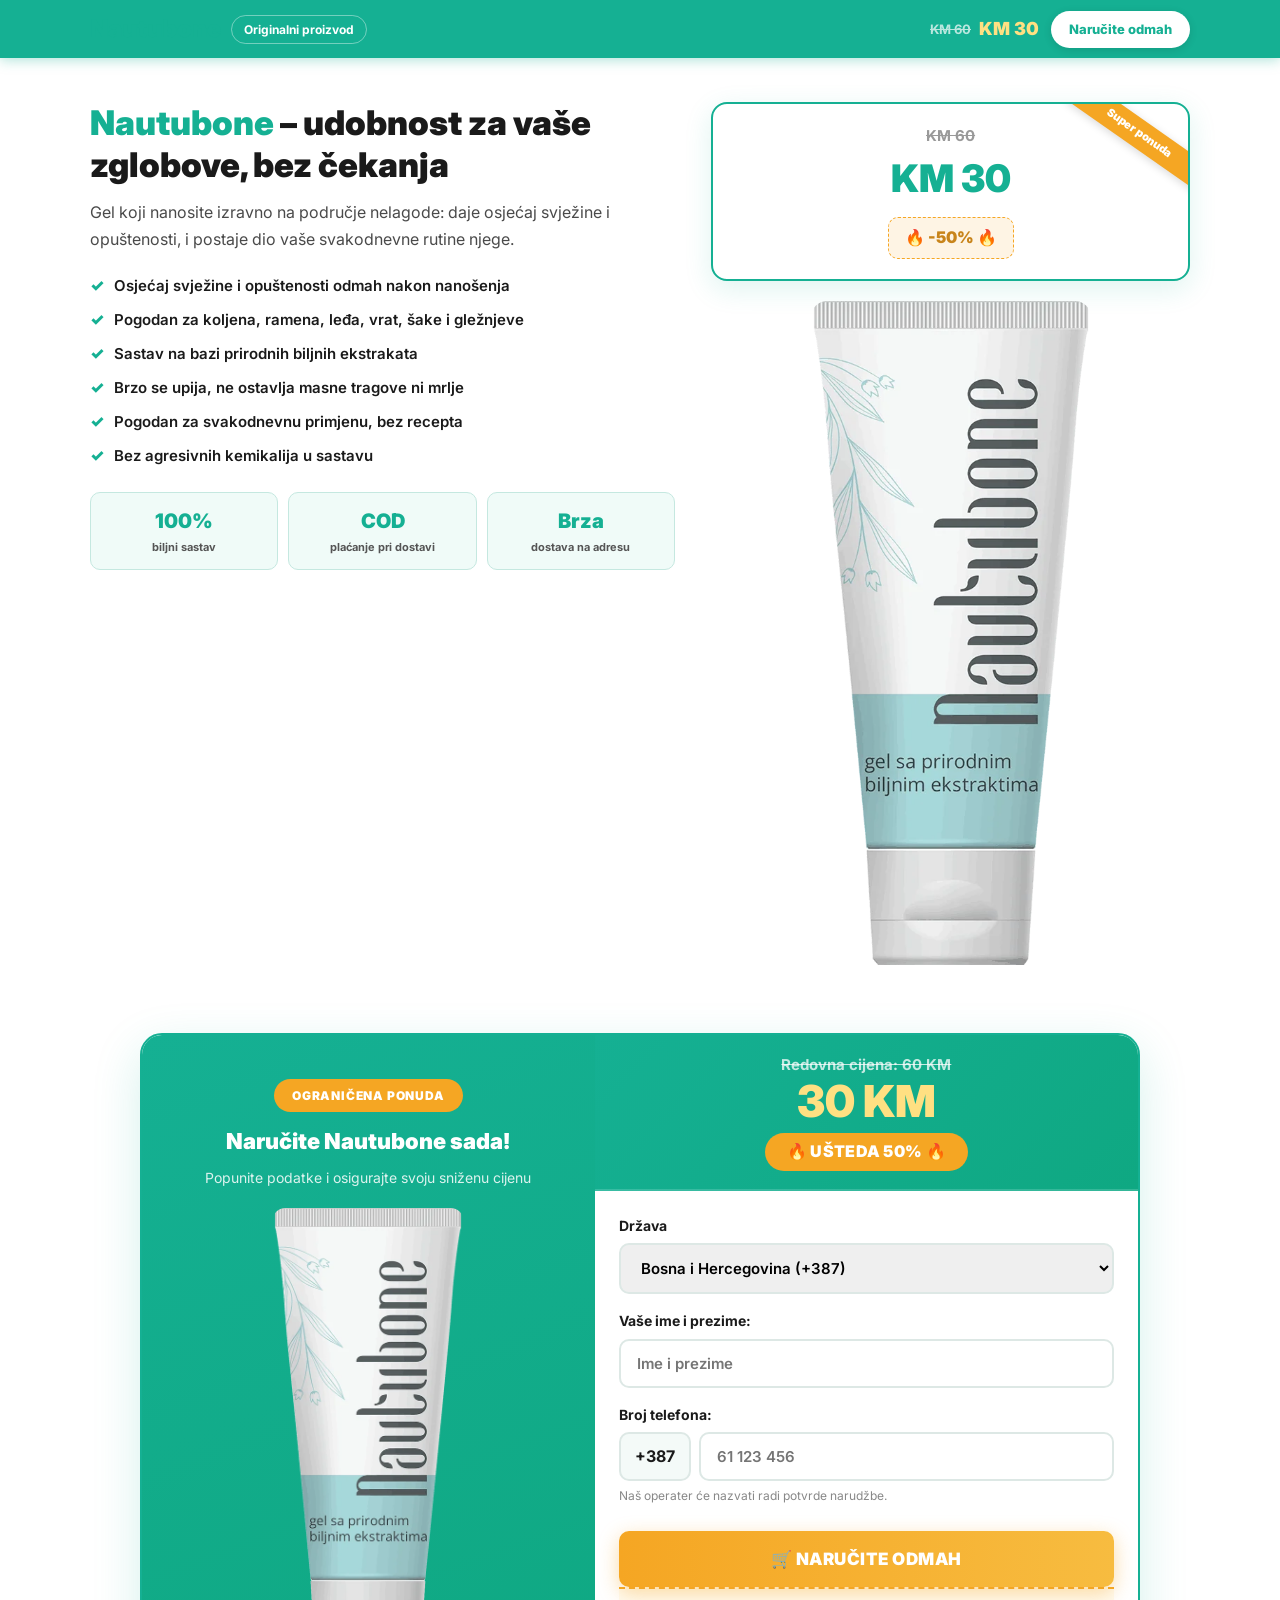
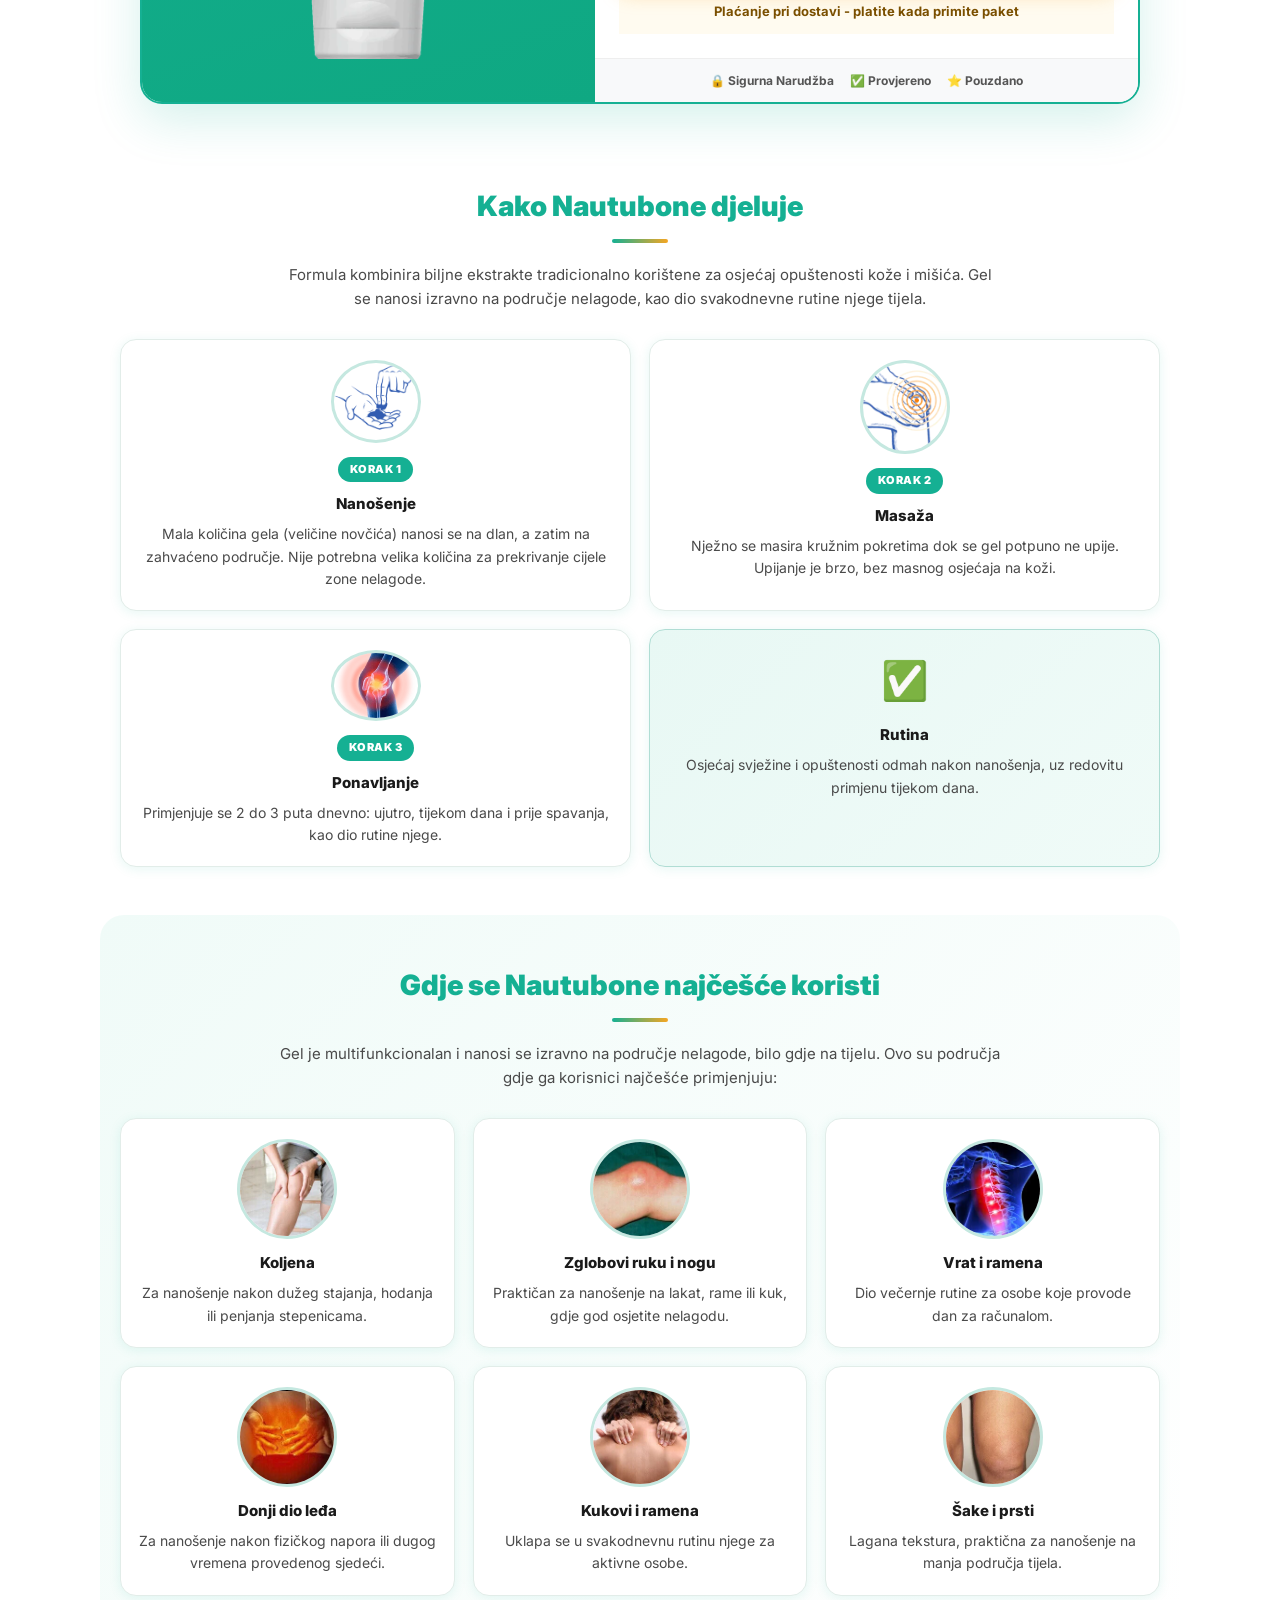
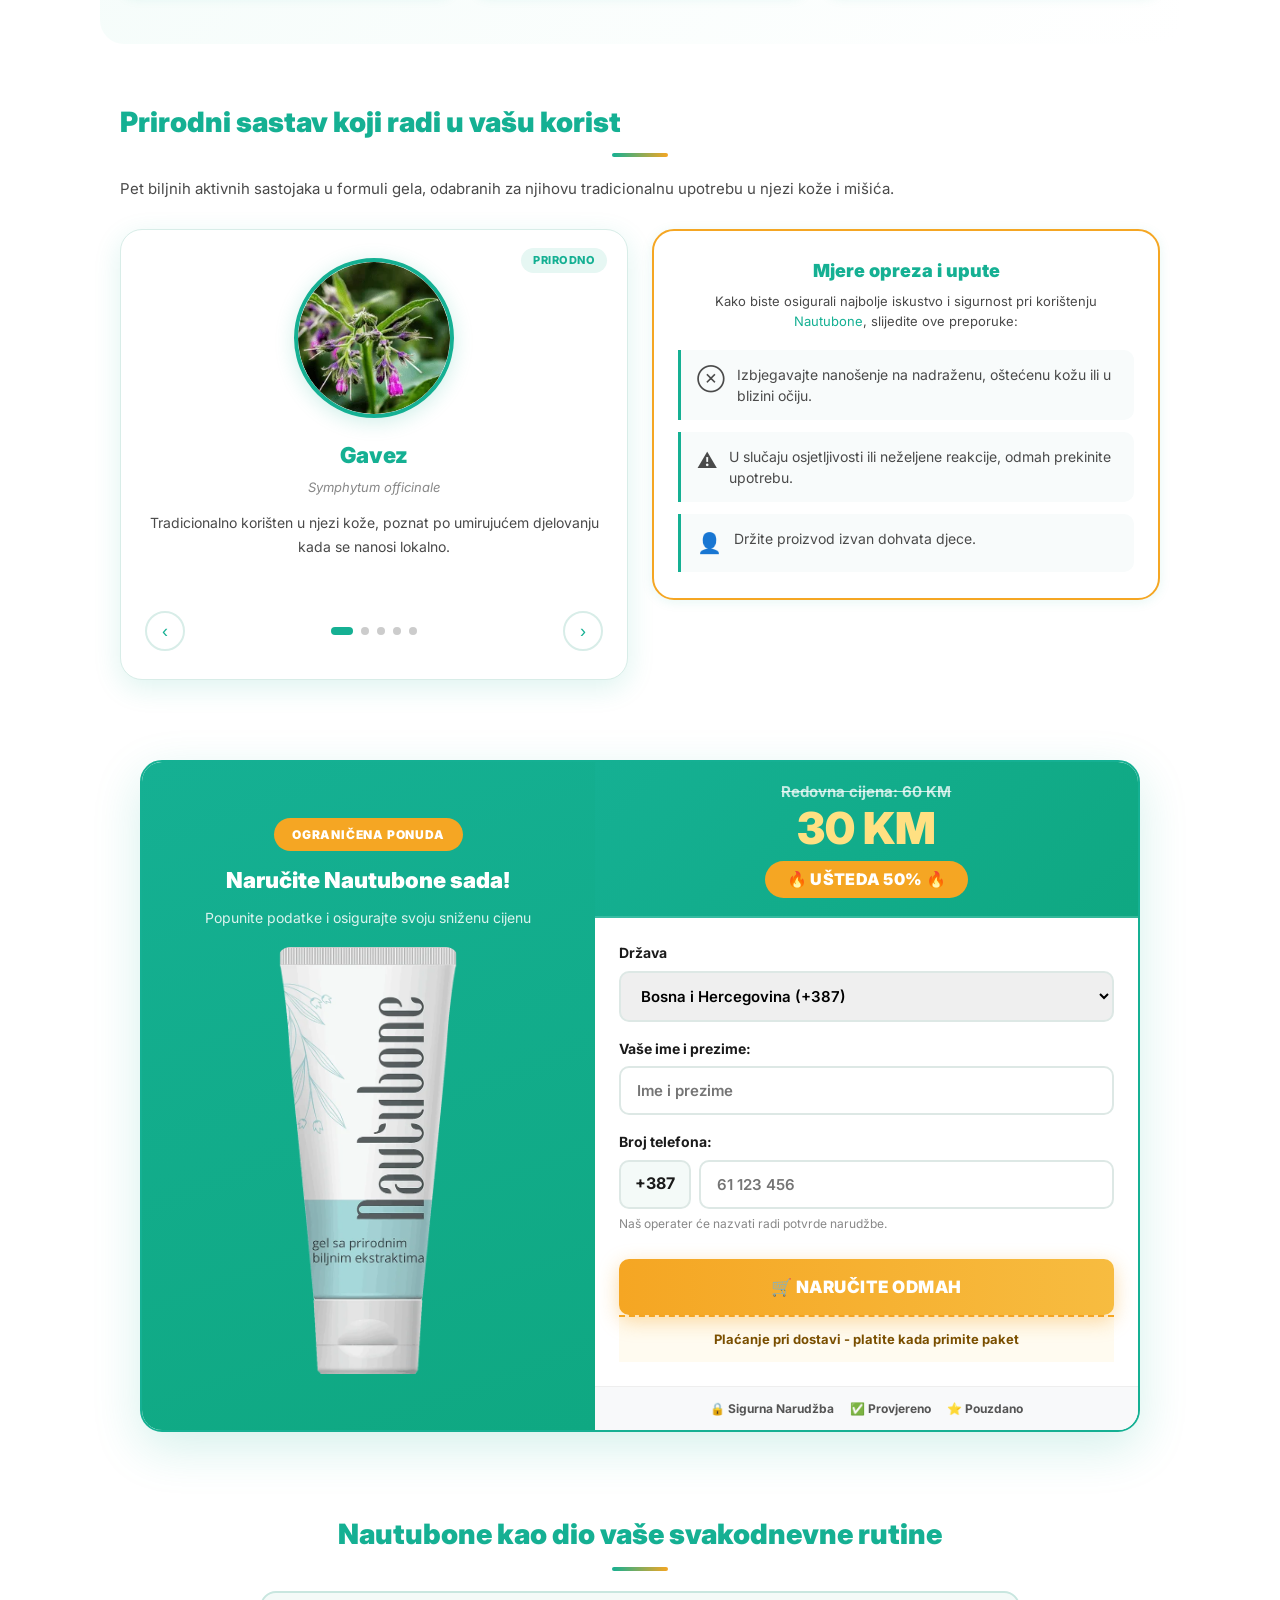
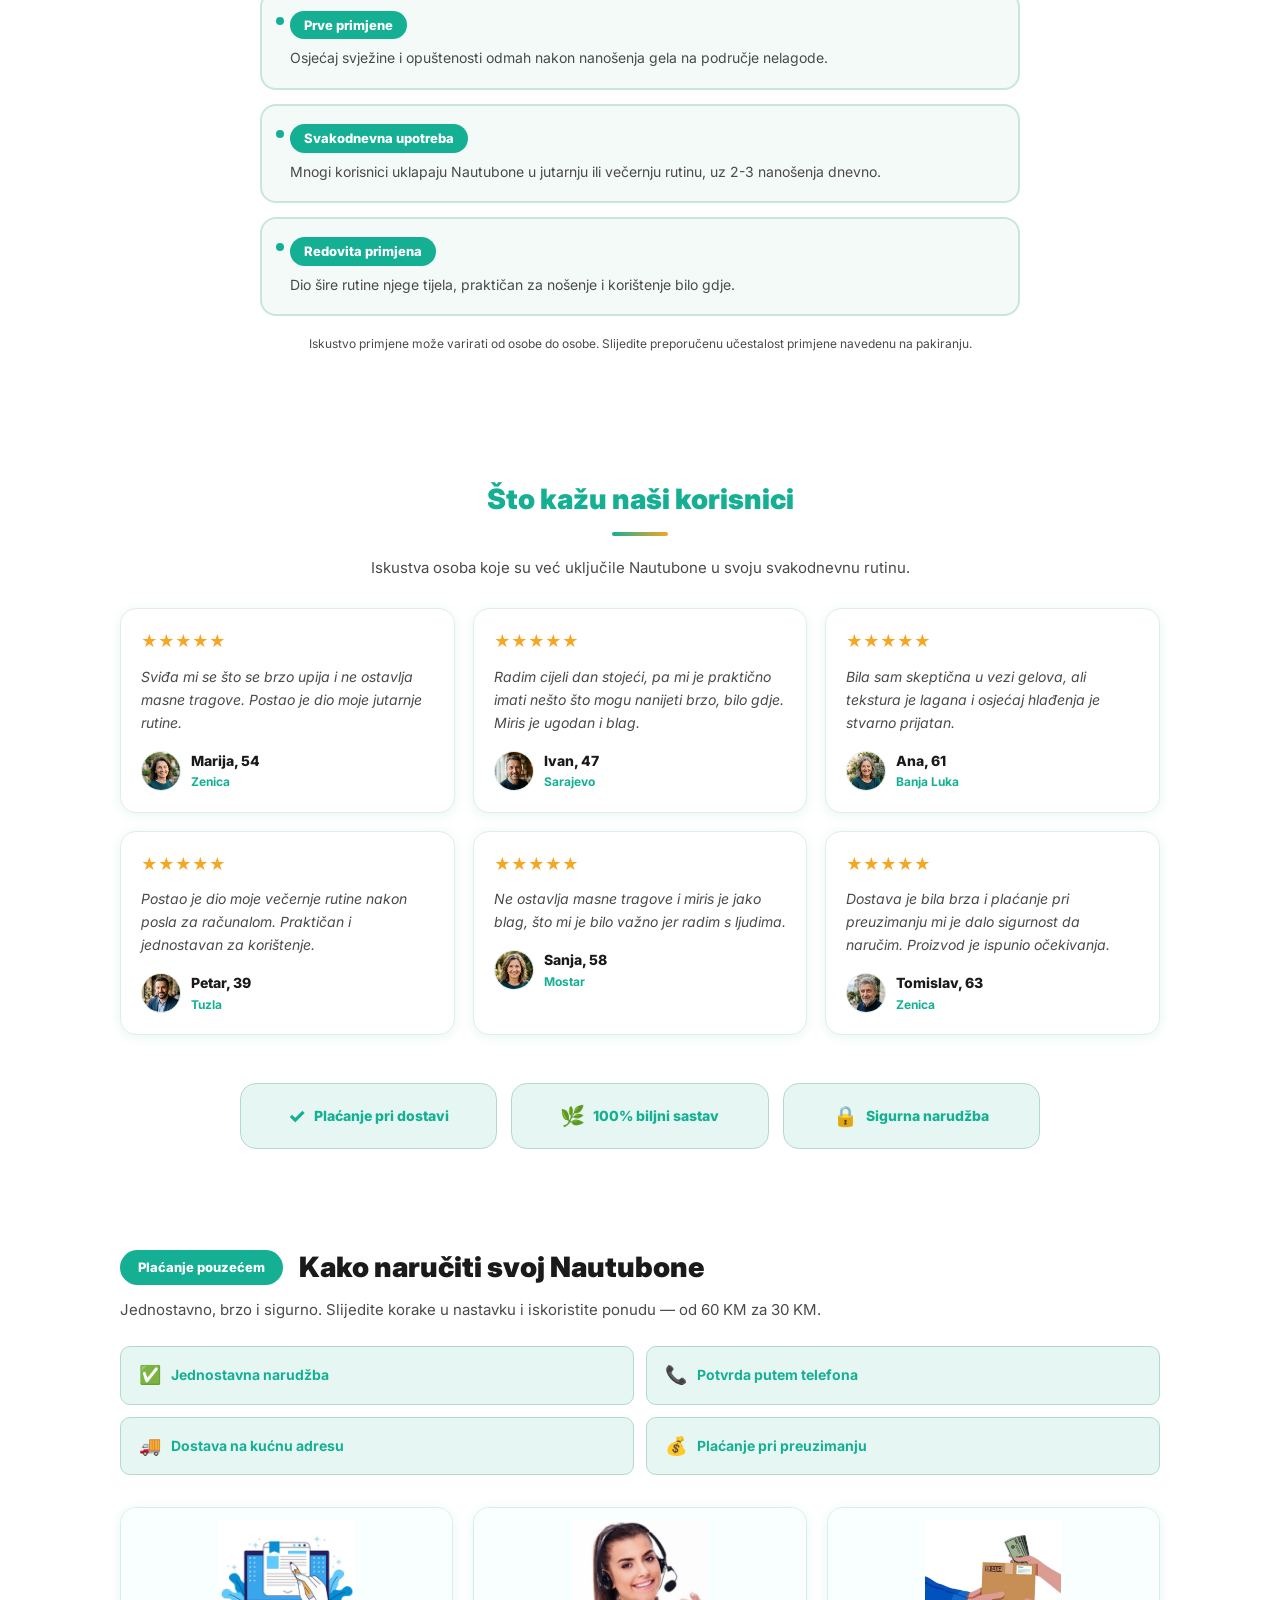
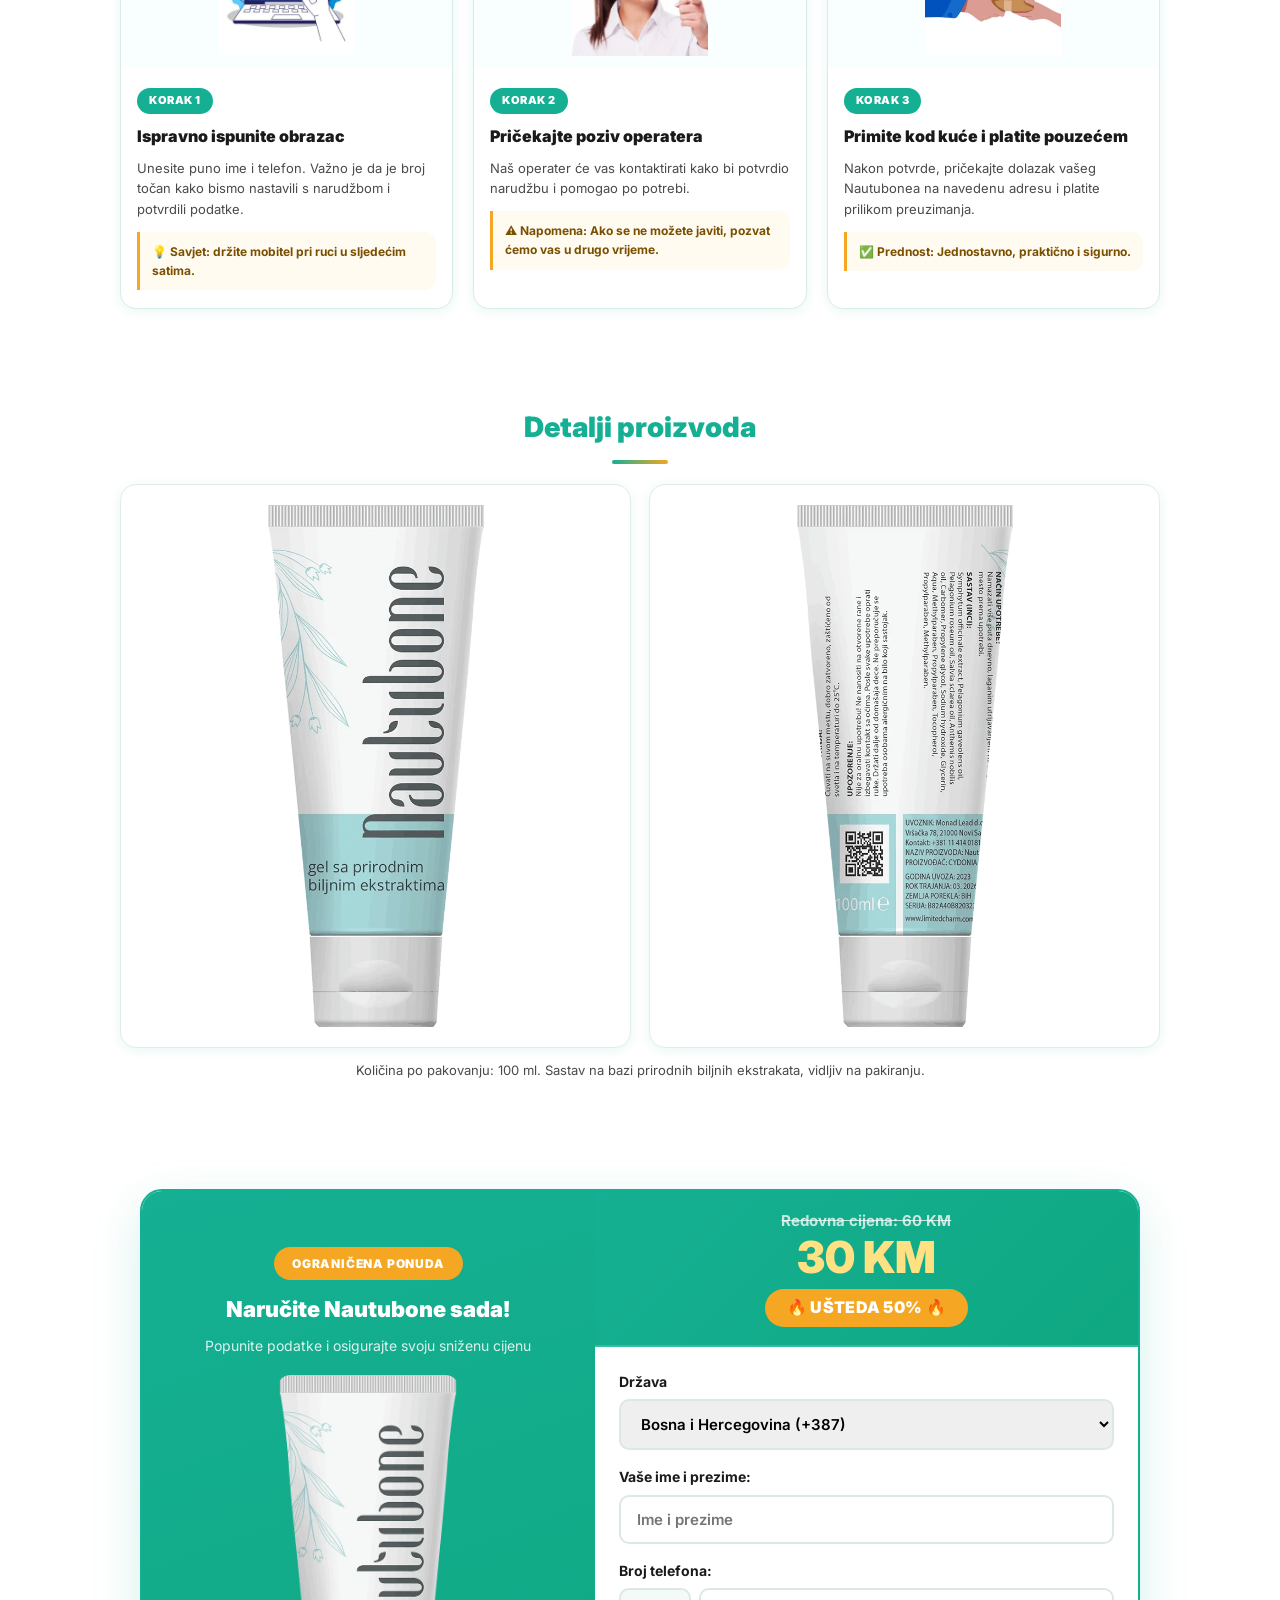
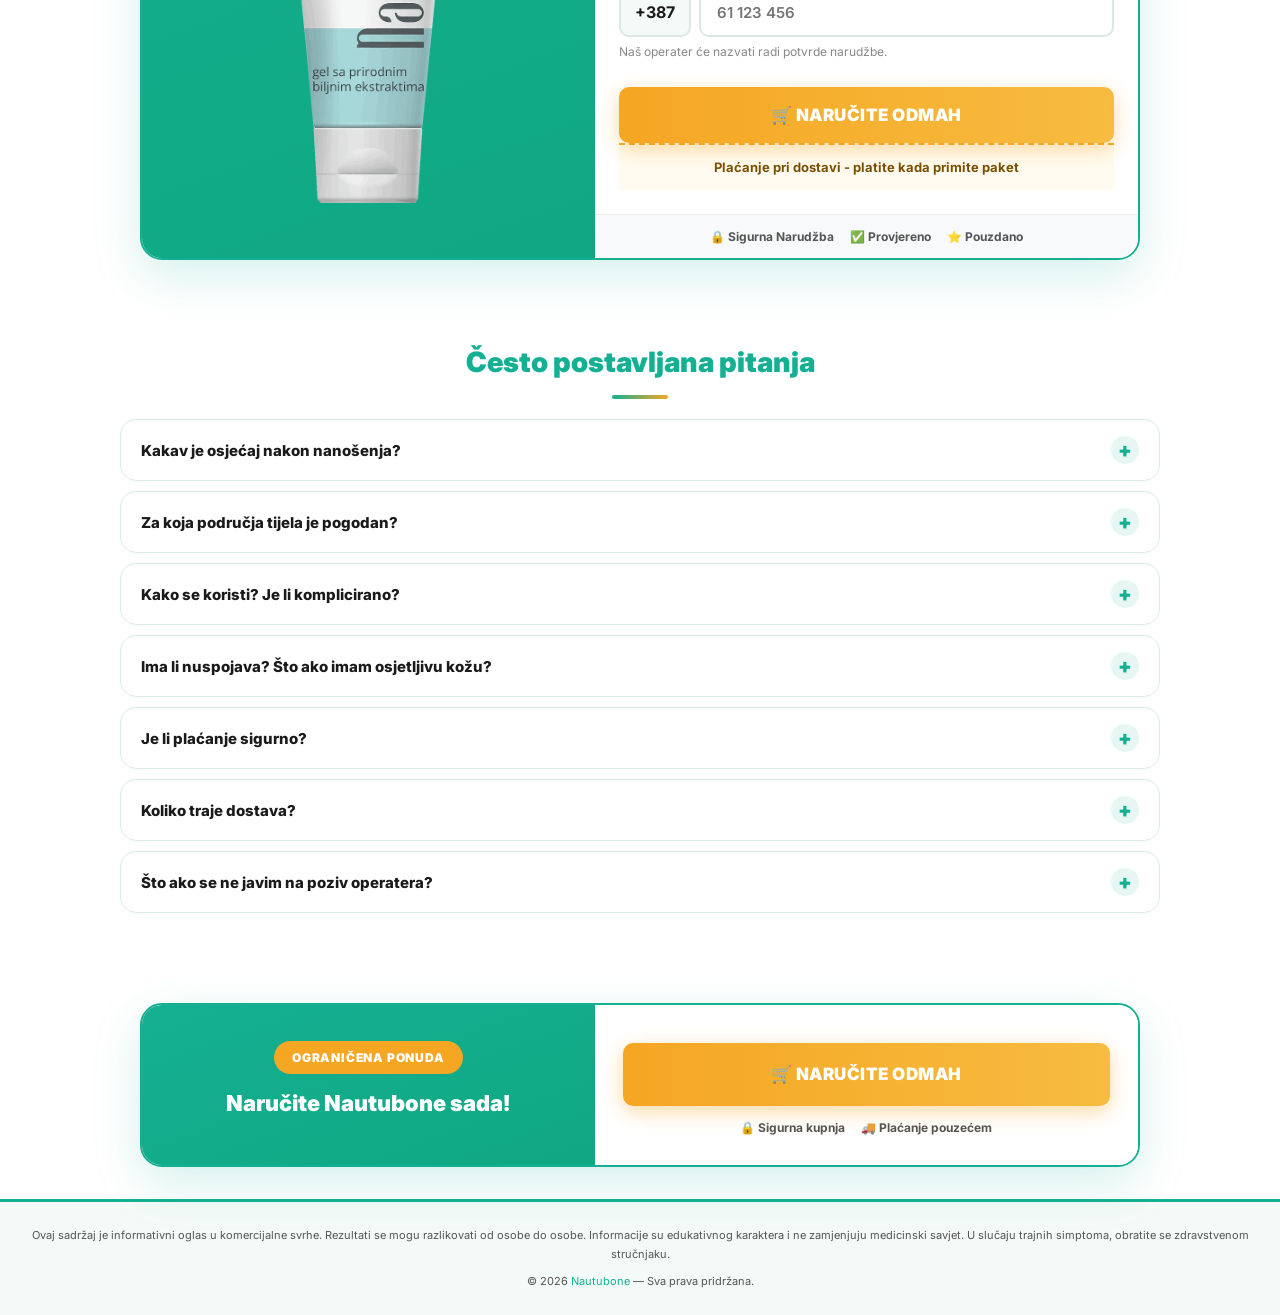
==== index.html @ dce1bf7c "Initial commit: add project files" ====
<!DOCTYPE html>
<html lang="bs">
<head>
<meta charset="UTF-8">
<title>Nautubone - Udobnost za vaše zglobove</title>
<meta name="description" content="Nautubone gel sa prirodnim biljnim ekstraktima za osjećaj svježine i opuštenosti na bolnim područjima tijela. Plaćanje pri dostavi.">
<meta name="viewport" content="width=device-width, initial-scale=1">
<link rel="stylesheet" href="css/style.css">
</head>
<body>

<!-- HEADER STICKY -->
<header class="lp-header">
  <div class="lp-header-wrap">
    <div class="lp-header-left">
      <span class="lp-brand produto-nome">Nautubone</span>
      <span class="lp-chip">Originalni proizvod</span>
    </div>
    <div class="lp-header-right">
      <div class="lp-header-promo">
        <span class="old" id="price-old-value-sticky"></span>
        <span class="new" id="price-new-value-sticky"></span>
      </div>
      <a href="#formulario-oferta" class="lp-header-cta" id="header-cta-text"></a>
    </div>
  </div>
</header>

<!-- HERO -->
<section class="hero">
  <div class="hero-col-left">
    <h1><span class="produto-nome destaque">Nautubone</span> – udobnost za vaše zglobove, bez čekanja</h1>
    <p class="sub">Gel koji nanosite izravno na područje nelagode: daje osjećaj svježine i opuštenosti, i postaje dio vaše svakodnevne rutine njege.</p>

    <ul class="beneficios">
      <li>Osjećaj svježine i opuštenosti odmah nakon nanošenja</li>
      <li>Pogodan za koljena, ramena, leđa, vrat, šake i gležnjeve</li>
      <li>Sastav na bazi prirodnih biljnih ekstrakata</li>
      <li>Brzo se upija, ne ostavlja masne tragove ni mrlje</li>
      <li>Pogodan za svakodnevnu primjenu, bez recepta</li>
      <li>Bez agresivnih kemikalija u sastavu</li>
    </ul>

    <div class="quick-facts">
      <div><strong>100%</strong><span>biljni sastav</span></div>
      <div><strong>COD</strong><span>plaćanje pri dostavi</span></div>
      <div><strong>Brza</strong><span>dostava na adresu</span></div>
    </div>
  </div>

  <div class="hero-col-right">
    <div class="oferta-card">
      <div id="price-old-value"></div>
      <div id="price-new-value"></div>
      <div id="price-discount-value"></div>
    </div>
    <img class="product-pulse" data-role="front" src="img/nautubone_promo_70.webp" alt="Nautubone gel"
      style="max-width:280px;margin:20px auto 0;">
  </div>
</section>

<!-- ══ FORMULÁRIO 1 ═══════════════════════════════ -->
<div class="form-container" id="formulario-oferta">
  <div class="form-two-columns">
    <div class="left-column" style="text-align:center;">
      <div class="form-badge" id="form-badge"></div>
      <h2 class="form-title" id="form-title"></h2>
      <p class="form-subtitle" id="form-subtitle"></p>
      <img class="product-img-front" src="" alt="" style="max-width:190px;margin:0 auto;border-radius:12px;">
    </div>
    <div class="right-column">
      <div class="form-price-box">
        <span class="old" id="form-price-old"></span>
        <span class="new" id="form-price-new"></span>
        <span class="disc" id="form-price-disc"></span>
      </div>
      <div class="form-wrapper">
        <form id="order_form" method="post">
          <div class="form-group">
            <label class="form-label" id="label-pais" for="country_code_selector"></label>
            <select class="form-input" id="country_code_selector" name="country" required>
              <option id="pais-option" value="" selected></option>
            </select>
          </div>
          <div class="form-group">
            <label class="form-label" id="label-nome" for="label_name"></label>
            <input class="form-input" id="label_name" name="name" type="text" autocomplete="name" required>
          </div>
          <div class="form-group">
            <label class="form-label" id="label-telefone" for="label_phone"></label>
            <div class="phone-group">
              <span class="phone-ddi" id="phone-ddi"></span>
              <input class="form-input" id="label_phone" name="phone" type="tel" autocomplete="tel" required>
            </div>
            <small class="form-help" id="ajuda-telefone"></small>
          </div>
          <button type="submit" class="cta-button"><span id="cta-button-text"></span></button>
        </form>
        <div class="payment-info"><p id="payment-info-text"></p></div>
      </div>
      <div class="form-trust">
        <div class="form-trust-item">🔒 Sigurna Narudžba</div>
        <div class="form-trust-item">✅ Provjereno</div>
        <div class="form-trust-item">⭐ Pouzdano</div>
      </div>
    </div>
  </div>
</div>

<!-- MECANISMO -->
<section class="section anim">
  <h2>Kako <span class="produto-nome">Nautubone</span> djeluje</h2>
  <div class="section-divider"></div>
  <p class="lead">Formula kombinira biljne ekstrakte tradicionalno korištene za osjećaj opuštenosti kože i mišića. Gel se nanosi izravno na područje nelagode, kao dio svakodnevne rutine njege tijela.</p>
  <div class="grid-cards">
    <div class="card-simple anim">
      <img src="img/htu-item1.webp" alt="Nanošenje gela" style="max-width:90px;margin:0 auto 12px;border-radius:50%;border:3px solid #c5e8e0;">
      <span class="step-badge">Korak 1</span>
      <strong>Nanošenje</strong><p>Mala količina gela (veličine novčića) nanosi se na dlan, a zatim na zahvaćeno područje. Nije potrebna velika količina za prekrivanje cijele zone nelagode.</p>
    </div>
    <div class="card-simple anim">
      <img src="img/htu-item2.webp" alt="Masaža gela" style="max-width:90px;margin:0 auto 12px;border-radius:50%;border:3px solid #c5e8e0;">
      <span class="step-badge">Korak 2</span>
      <strong>Masaža</strong><p>Nježno se masira kružnim pokretima dok se gel potpuno ne upije. Upijanje je brzo, bez masnog osjećaja na koži.</p>
    </div>
    <div class="card-simple anim">
      <img src="img/block-bg3.webp" alt="Redovna primjena" style="max-width:90px;margin:0 auto 12px;border-radius:50%;border:3px solid #c5e8e0;">
      <span class="step-badge">Korak 3</span>
      <strong>Ponavljanje</strong><p>Primjenjuje se 2 do 3 puta dnevno: ujutro, tijekom dana i prije spavanja, kao dio rutine njege.</p>
    </div>
    <div class="card-simple anim" style="background:linear-gradient(135deg,#e8f8f4,#f0fbf8);border-color:#b0ddd4;">
      <div style="font-size:38px;margin:0 auto 12px;">✅</div>
      <strong>Rutina</strong><p>Osjećaj svježine i opuštenosti odmah nakon nanošenja, uz redovitu primjenu tijekom dana.</p>
    </div>
  </div>
</section>

<!-- ÁREAS DE APLICAÇÃO (sem nome de doença) -->
<section class="section anim" style="background:linear-gradient(135deg,#f0fbf8 0%,#fff 100%);border-radius:24px;max-width:1080px;margin:0 auto 8px;">
  <h2>Gdje se Nautubone najčešće koristi</h2>
  <div class="section-divider"></div>
  <p class="lead">Gel je multifunkcionalan i nanosi se izravno na područje nelagode, bilo gdje na tijelu. Ovo su područja gdje ga korisnici najčešće primjenjuju:</p>
  <div class="grid-cards" style="grid-template-columns:repeat(3,1fr);">
    <div class="card-simple anim">
      <img src="img/artrite_artrose.webp" alt="Koljena" style="max-width:100px;border-radius:50%;margin:0 auto 12px;border:3px solid #c5e8e0;">
      <strong>Koljena</strong><p>Za nanošenje nakon dužeg stajanja, hodanja ili penjanja stepenicama.</p>
    </div>
    <div class="card-simple anim">
      <img src="img/bursite.webp" alt="Zglobovi ruku i nogu" style="max-width:100px;border-radius:50%;margin:0 auto 12px;border:3px solid #c5e8e0;">
      <strong>Zglobovi ruku i nogu</strong><p>Praktičan za nanošenje na lakat, rame ili kuk, gdje god osjetite nelagodu.</p>
    </div>
    <div class="card-simple anim">
      <img src="img/cervicalgia.webp" alt="Vrat i ramena" style="max-width:100px;border-radius:50%;margin:0 auto 12px;border:3px solid #c5e8e0;">
      <strong>Vrat i ramena</strong><p>Dio večernje rutine za osobe koje provode dan za računalom.</p>
    </div>
    <div class="card-simple anim">
      <img src="img/dor_forte.webp" alt="Donji dio leđa" style="max-width:100px;border-radius:50%;margin:0 auto 12px;border:3px solid #c5e8e0;">
      <strong>Donji dio leđa</strong><p>Za nanošenje nakon fizičkog napora ili dugog vremena provedenog sjedeći.</p>
    </div>
    <div class="card-simple anim">
      <img src="img/osteocondrose_osteoporose.webp" alt="Kukovi i ramena" style="max-width:100px;border-radius:50%;margin:0 auto 12px;border:3px solid #c5e8e0;">
      <strong>Kukovi i ramena</strong><p>Uklapa se u svakodnevnu rutinu njege za aktivne osobe.</p>
    </div>
    <div class="card-simple anim">
      <img src="img/sinovite.webp" alt="Šake i prsti" style="max-width:100px;border-radius:50%;margin:0 auto 12px;border:3px solid #c5e8e0;">
      <strong>Šake i prsti</strong><p>Lagana tekstura, praktična za nanošenje na manja područja tijela.</p>
    </div>
  </div>
</section>

<!-- ══ INGREDIENTES CAROUSEL ══════════════════════ -->
<section class="ingredients-section anim">
  <h2>Prirodni sastav koji radi u vašu korist</h2>
  <div class="section-divider"></div>
  <p class="lead">Pet biljnih aktivnih sastojaka u formuli gela, odabranih za njihovu tradicionalnu upotrebu u njezi kože i mišića.</p>

  <div class="ingredients-layout">
    <div class="carousel-wrap">
      <span class="carousel-badge">Prirodno</span>
      <div class="carousel-img-wrap">
        <img id="carousel-img" src="img/Symphytum_officinale.webp" alt="Ingredient">
      </div>
      <div class="carousel-name" id="carousel-name">Gavez</div>
      <div class="carousel-latin" id="carousel-latin">Symphytum officinale</div>
      <div class="carousel-desc" id="carousel-desc">Tradicionalno korišten u njezi kože, poznat po umirujućem djelovanju kada se nanosi lokalno.</div>
      <div class="carousel-nav">
        <button class="carousel-arrow" id="carousel-prev" aria-label="Prethodni">&#8249;</button>
        <div class="carousel-dots" id="carousel-dots"></div>
        <button class="carousel-arrow" id="carousel-next" aria-label="Sljedeći">&#8250;</button>
      </div>
    </div>

    <div class="precautions-panel anim">
      <h3>Mjere opreza i upute</h3>
      <p class="prec-sub">Kako biste osigurali najbolje iskustvo i sigurnost pri korištenju <span class="produto-nome">Nautubone</span>, slijedite ove preporuke:</p>
      <div class="prec-item">
        <span class="prec-icon">⊗</span>
        <span>Izbjegavajte nanošenje na nadraženu, oštećenu kožu ili u blizini očiju.</span>
      </div>
      <div class="prec-item">
        <span class="prec-icon">⚠</span>
        <span>U slučaju osjetljivosti ili neželjene reakcije, odmah prekinite upotrebu.</span>
      </div>
      <div class="prec-item">
        <span class="prec-icon">👤</span>
        <span>Držite proizvod izvan dohvata djece.</span>
      </div>
    </div>
  </div>
</section>

<!-- ══ FORMULÁRIO 2 — após ingredientes ══════════ -->
<div class="form-container anim" id="formulario-oferta-2">
  <div class="form-two-columns">
    <div class="left-column" style="text-align:center;">
      <div class="form-badge" id="form-badge-2"></div>
      <h2 class="form-title" id="form-title-2"></h2>
      <p class="form-subtitle" id="form-subtitle-2"></p>
      <img class="product-img-front" src="" alt="" style="max-width:180px;margin:0 auto;border-radius:12px;">
    </div>
    <div class="right-column">
      <div class="form-price-box">
        <span class="old" id="form2-price-old"></span>
        <span class="new" id="form2-price-new"></span>
        <span class="disc" id="form2-price-disc"></span>
      </div>
      <div class="form-wrapper">
        <form id="order_form_2" method="post">
          <div class="form-group">
            <label class="form-label" for="country_f2">Država</label>
            <select class="form-input" id="country_f2" name="country" required>
              <option id="country-f2" value="" selected></option>
            </select>
          </div>
          <div class="form-group">
            <label class="form-label" for="name_f2">Vaše ime i prezime:</label>
            <input class="form-input" id="name_f2" name="name" type="text" autocomplete="name" required>
          </div>
          <div class="form-group">
            <label class="form-label" for="phone_f2">Broj telefona:</label>
            <div class="phone-group">
              <span class="phone-ddi" id="ddi-f2"></span>
              <input class="form-input" id="phone_f2" name="phone" type="tel" autocomplete="tel" required>
            </div>
            <small class="form-help">Naš operater će nazvati radi potvrde narudžbe.</small>
          </div>
          <button type="submit" class="cta-button"><span id="cta-text-2"></span></button>
        </form>
        <div class="payment-info"><p id="payment-info-2"></p></div>
      </div>
      <div class="form-trust">
        <div class="form-trust-item">🔒 Sigurna Narudžba</div>
        <div class="form-trust-item">✅ Provjereno</div>
        <div class="form-trust-item">⭐ Pouzdano</div>
      </div>
    </div>
  </div>
</div>

<!-- ROTINA DE USO -->
<section class="section anim">
  <h2>Nautubone kao dio vaše svakodnevne rutine</h2>
  <div class="section-divider"></div>
  <div class="timeline">
    <div class="card anim"><span class="when">Prve primjene</span><p>Osjećaj svježine i opuštenosti odmah nakon nanošenja gela na područje nelagode.</p></div>
    <div class="card anim"><span class="when">Svakodnevna upotreba</span><p>Mnogi korisnici uklapaju Nautubone u jutarnju ili večernju rutinu, uz 2-3 nanošenja dnevno.</p></div>
    <div class="card anim"><span class="when">Redovita primjena</span><p>Dio šire rutine njege tijela, praktičan za nošenje i korištenje bilo gdje.</p></div>
  </div>
  <p class="lead" style="margin-top:18px;font-size:12px;">Iskustvo primjene može varirati od osobe do osobe. Slijedite preporučenu učestalost primjene navedenu na pakiranju.</p>
</section>

<!-- DEPOIMENTOS -->
<section class="section anim">
  <h2>Što kažu naši korisnici</h2>
  <div class="section-divider"></div>
  <p class="lead">Iskustva osoba koje su već uključile Nautubone u svoju svakodnevnu rutinu.</p>
  <div class="testimonials-grid">
    <div class="testimonial-card anim">
      <div class="testimonial-stars">★★★★★</div>
      <p class="testimonial-text">Sviđa mi se što se brzo upija i ne ostavlja masne tragove. Postao je dio moje jutarnje rutine.</p>
      <div class="testimonial-author">
        <img class="testimonial-avatar" src="img/avatar_marija.webp" alt="Marija">
        <div><div class="testimonial-name">Marija, 54</div><div class="testimonial-result">Zenica</div></div>
      </div>
    </div>
    <div class="testimonial-card anim">
      <div class="testimonial-stars">★★★★★</div>
      <p class="testimonial-text">Radim cijeli dan stojeći, pa mi je praktično imati nešto što mogu nanijeti brzo, bilo gdje. Miris je ugodan i blag.</p>
      <div class="testimonial-author">
        <img class="testimonial-avatar" src="img/avatar_ivan.webp" alt="Ivan">
        <div><div class="testimonial-name">Ivan, 47</div><div class="testimonial-result">Sarajevo</div></div>
      </div>
    </div>
    <div class="testimonial-card anim">
      <div class="testimonial-stars">★★★★★</div>
      <p class="testimonial-text">Bila sam skeptična u vezi gelova, ali tekstura je lagana i osjećaj hlađenja je stvarno prijatan.</p>
      <div class="testimonial-author">
        <img class="testimonial-avatar" src="img/avatar_ana.webp" alt="Ana">
        <div><div class="testimonial-name">Ana, 61</div><div class="testimonial-result">Banja Luka</div></div>
      </div>
    </div>
    <div class="testimonial-card anim">
      <div class="testimonial-stars">★★★★★</div>
      <p class="testimonial-text">Postao je dio moje večernje rutine nakon posla za računalom. Praktičan i jednostavan za korištenje.</p>
      <div class="testimonial-author">
        <img class="testimonial-avatar" src="img/avatar_petar.webp" alt="Petar">
        <div><div class="testimonial-name">Petar, 39</div><div class="testimonial-result">Tuzla</div></div>
      </div>
    </div>
    <div class="testimonial-card anim">
      <div class="testimonial-stars">★★★★★</div>
      <p class="testimonial-text">Ne ostavlja masne tragove i miris je jako blag, što mi je bilo važno jer radim s ljudima.</p>
      <div class="testimonial-author">
        <img class="testimonial-avatar" src="img/avatar_sanja.webp" alt="Sanja">
        <div><div class="testimonial-name">Sanja, 58</div><div class="testimonial-result">Mostar</div></div>
      </div>
    </div>
    <div class="testimonial-card anim">
      <div class="testimonial-stars">★★★★★</div>
      <p class="testimonial-text">Dostava je bila brza i plaćanje pri preuzimanju mi je dalo sigurnost da naručim. Proizvod je ispunio očekivanja.</p>
      <div class="testimonial-author">
        <img class="testimonial-avatar" src="img/avatar_tomislav.webp" alt="Tomislav">
        <div><div class="testimonial-name">Tomislav, 63</div><div class="testimonial-result">Zenica</div></div>
      </div>
    </div>
  </div>
</section>

<!-- TRUST ROW -->
<section class="section" style="padding-top:0;">
  <div class="trust-row">
    <div class="trust-card"><span class="trust-icon">✓</span> Plaćanje pri dostavi</div>
    <div class="trust-card"><span class="trust-icon">🌿</span> 100% biljni sastav</div>
    <div class="trust-card"><span class="trust-icon">🔒</span> Sigurna narudžba</div>
  </div>
</section>

<!-- ══ KAKO NARUČITI ═══════════════════════════ -->
<section class="order-section anim">
  <div class="order-header">
    <span class="order-pill">Plaćanje pouzećem</span>
    <h2>Kako naručiti svoj Nautubone</h2>
  </div>
  <p class="order-sub">Jednostavno, brzo i sigurno. Slijedite korake u nastavku i iskoristite ponudu — od <span id="order-price-old"></span> za <span id="order-price-new"></span>.</p>

  <div class="order-trust-grid">
    <div class="order-trust-item"><span>✅</span> Jednostavna narudžba</div>
    <div class="order-trust-item"><span>📞</span> Potvrda putem telefona</div>
    <div class="order-trust-item"><span>🚚</span> Dostava na kućnu adresu</div>
    <div class="order-trust-item"><span>💰</span> Plaćanje pri preuzimanju</div>
  </div>

  <div class="order-steps">
    <div class="order-step anim">
      <img class="order-step-img" src="img/order_step1.webp" alt="Ispunite obrazac">
      <div class="order-step-body">
        <span class="order-step-label">Korak 1</span>
        <h3>Ispravno ispunite obrazac</h3>
        <p>Unesite puno ime i telefon. Važno je da je broj točan kako bismo nastavili s narudžbom i potvrdili podatke.</p>
        <div class="order-tip">💡 Savjet: držite mobitel pri ruci u sljedećim satima.</div>
      </div>
    </div>
    <div class="order-step anim">
      <img class="order-step-img" src="img/order_step2.webp" alt="Poziv operatera">
      <div class="order-step-body">
        <span class="order-step-label">Korak 2</span>
        <h3>Pričekajte poziv operatera</h3>
        <p>Naš operater će vas kontaktirati kako bi potvrdio narudžbu i pomogao po potrebi.</p>
        <div class="order-tip">⚠ Napomena: Ako se ne možete javiti, pozvat ćemo vas u drugo vrijeme.</div>
      </div>
    </div>
    <div class="order-step anim">
      <img class="order-step-img" src="img/order_step3.webp" alt="Dostava i plaćanje">
      <div class="order-step-body">
        <span class="order-step-label">Korak 3</span>
        <h3>Primite kod kuće i platite pouzećem</h3>
        <p>Nakon potvrde, pričekajte dolazak vašeg Nautubonea na navedenu adresu i platite prilikom preuzimanja.</p>
        <div class="order-tip">✅ Prednost: Jednostavno, praktično i sigurno.</div>
      </div>
    </div>
  </div>
</section>

<!-- DETALHES DO PRODUTO -->
<section class="section anim">
  <h2>Detalji proizvoda</h2>
  <div class="section-divider"></div>
  <div class="grid-cards" style="grid-template-columns:1fr 1fr;align-items:center;">
    <div class="card-simple"><img src="img/nautubone_front.webp" alt="Nautubone gel" style="max-width:220px;margin:0 auto;"></div>
    <div class="card-simple"><img src="img/nautubone_back.webp" alt="Nautubone - sastav i upute" style="max-width:220px;margin:0 auto;"></div>
  </div>
  <p class="lead" style="margin-top:12px;font-size:13px;">Količina po pakovanju: 100 ml. Sastav na bazi prirodnih biljnih ekstrakata, vidljiv na pakiranju.</p>
</section>

<!-- ══ FORMULÁRIO 3 — antes do FAQ ═══════════════ -->
<div class="form-container anim" id="formulario-oferta-3">
  <div class="form-two-columns">
    <div class="left-column" style="text-align:center;">
      <div class="form-badge" id="form-badge-3"></div>
      <h2 class="form-title" id="form-title-3"></h2>
      <p class="form-subtitle" id="form-subtitle-3"></p>
      <img class="product-img-front" src="" alt="" style="max-width:180px;margin:0 auto;border-radius:12px;">
    </div>
    <div class="right-column">
      <div class="form-price-box">
        <span class="old" id="form3-price-old"></span>
        <span class="new" id="form3-price-new"></span>
        <span class="disc" id="form3-price-disc"></span>
      </div>
      <div class="form-wrapper">
        <form id="order_form_3" method="post">
          <div class="form-group">
            <label class="form-label" for="country_f3">Država</label>
            <select class="form-input" id="country_f3" name="country" required>
              <option id="country-f3" value="" selected></option>
            </select>
          </div>
          <div class="form-group">
            <label class="form-label" for="name_f3">Vaše ime i prezime:</label>
            <input class="form-input" id="name_f3" name="name" type="text" autocomplete="name" required>
          </div>
          <div class="form-group">
            <label class="form-label" for="phone_f3">Broj telefona:</label>
            <div class="phone-group">
              <span class="phone-ddi" id="ddi-f3"></span>
              <input class="form-input" id="phone_f3" name="phone" type="tel" autocomplete="tel" required>
            </div>
            <small class="form-help">Naš operater će nazvati radi potvrde narudžbe.</small>
          </div>
          <button type="submit" class="cta-button"><span id="cta-text-3"></span></button>
        </form>
        <div class="payment-info"><p id="payment-info-3"></p></div>
      </div>
      <div class="form-trust">
        <div class="form-trust-item">🔒 Sigurna Narudžba</div>
        <div class="form-trust-item">✅ Provjereno</div>
        <div class="form-trust-item">⭐ Pouzdano</div>
      </div>
    </div>
  </div>
</div>

<!-- FAQ -->
<section class="section anim">
  <h2>Često postavljana pitanja</h2>
  <div class="section-divider"></div>

  <div class="faq-item anim">
    <button class="faq-question" aria-expanded="false">
      Kakav je osjećaj nakon nanošenja?
      <span class="faq-icon">+</span>
    </button>
    <div class="faq-answer">Odmah nakon nanošenja i masaže, koža ima osjećaj svježine. Iskustvo primjene može varirati od osobe do osobe.</div>
  </div>

  <div class="faq-item anim">
    <button class="faq-question" aria-expanded="false">
      Za koja područja tijela je pogodan?
      <span class="faq-icon">+</span>
    </button>
    <div class="faq-answer">Gel je multifunkcionalan - nanosi se na koljena, ramena, leđa, vrat, šake ili gležnjeve, ovisno o vašoj potrebi.</div>
  </div>

  <div class="faq-item anim">
    <button class="faq-question" aria-expanded="false">
      Kako se koristi? Je li komplicirano?
      <span class="faq-icon">+</span>
    </button>
    <div class="faq-answer">Jednostavno je: nanesite tanki sloj na željeno područje 2 do 3 puta dnevno, nježnim pokretima do potpune apsorpcije. Ne ostavlja masne tragove i ne zahtijeva zavoje.</div>
  </div>

  <div class="faq-item anim">
    <button class="faq-question" aria-expanded="false">
      Ima li nuspojava? Što ako imam osjetljivu kožu?
      <span class="faq-icon">+</span>
    </button>
    <div class="faq-answer">Formula je bazirana na sastojcima poznatim po dobroj podnošljivosti. Ako je vaša koža vrlo osjetljiva, preporučujemo test na malom području prije redovne primjene. U slučaju iritacije, prekinite uporabu.</div>
  </div>

  <div class="faq-item anim">
    <button class="faq-question" aria-expanded="false">
      Je li plaćanje sigurno?
      <span class="faq-icon">+</span>
    </button>
    <div class="faq-answer">Plaćate isključivo pri dostavi, izravno dostavljaču. Ne dijelite podatke kartice online niti unaprijed.</div>
  </div>

  <div class="faq-item anim">
    <button class="faq-question" aria-expanded="false">
      Koliko traje dostava?
      <span class="faq-icon">+</span>
    </button>
    <div class="faq-answer">Naš operater potvrđuje procijenjeni rok dostave telefonskim putem nakon potvrde narudžbe, ovisno o regiji.</div>
  </div>

  <div class="faq-item anim">
    <button class="faq-question" aria-expanded="false">
      Što ako se ne javim na poziv operatera?
      <span class="faq-icon">+</span>
    </button>
    <div class="faq-answer">Nema problema, pokušat ćemo ponovno kontaktirati u drugom terminu kako bismo dovršili vašu narudžbu.</div>
  </div>
</section>

<!-- CTA FINAL -->
<div class="form-container anim">
  <div class="form-two-columns">
    <div class="left-column" style="text-align:center;">
      <div class="form-badge" id="form-badge-cta-final"></div>
      <h2 class="form-title" id="form-title-cta-final"></h2>
    </div>
    <div class="right-column">
      <div class="form-wrapper" style="display:flex;flex-direction:column;gap:12px;padding:28px;">
        <a href="#formulario-oferta" class="cta-button" style="display:block;text-align:center;text-decoration:none;">
          🛒 Naručite odmah
        </a>
        <div class="form-trust" style="background:none;border:none;padding:0;">
          <div class="form-trust-item">🔒 Sigurna kupnja</div>
          <div class="form-trust-item">🚚 Plaćanje pouzećem</div>
        </div>
      </div>
    </div>
  </div>
</div>

<footer class="legal">
  <p>Ovaj sadržaj je informativni oglas u komercijalne svrhe. Rezultati se mogu razlikovati od osobe do osobe. Informacije su edukativnog karaktera i ne zamjenjuju medicinski savjet. U slučaju trajnih simptoma, obratite se zdravstvenom stručnjaku.</p>
  <p style="margin-top:8px;">© <span id="ano-atual"></span> <span class="produto-nome">Nautubone</span> — Sva prava pridržana.</p>
</footer>

<script src="js/config.js"></script>
<script src="js/main.js"></script>
<script src="js/tracking.js"></script>
<script>
  /* ── FAQ Accordion ──────────────────────── */
  document.querySelectorAll('.faq-question').forEach(function(btn){
    btn.addEventListener('click', function(){
      const item = btn.closest('.faq-item');
      const isOpen = item.classList.contains('open');
      document.querySelectorAll('.faq-item.open').forEach(function(el){
        el.classList.remove('open');
        el.querySelector('.faq-question').setAttribute('aria-expanded','false');
      });
      if(!isOpen){ item.classList.add('open'); btn.setAttribute('aria-expanded','true'); }
    });
  });

  /* ── Scroll suave ───────────────────────── */
  document.querySelectorAll('a[href^="#"]').forEach(function(a){
    a.addEventListener('click', function(e){
      const t = document.querySelector(a.getAttribute('href'));
      if(t){ e.preventDefault(); t.scrollIntoView({behavior:'smooth',block:'start'}); }
    });
  });

  /* ── Ingredients Carousel ───────────────── */
  const ingredients = [
    {
      name: "Gavez", latin: "Symphytum officinale",
      img: "img/Symphytum_officinale.webp",
      desc: "Tradicionalno korišten u njezi kože, poznat po umirujućem djelovanju kada se nanosi lokalno."
    },
    {
      name: "Ružino ulje", latin: "Pelargonium roseum",
      img: "img/Pelargonium_roseum.webp",
      desc: "Poznato po ugodnom mirisu koji pridonosi osjećaju opuštenosti tijekom primjene."
    },
    {
      name: "Rimska kamilica", latin: "Anthemis nobilis",
      img: "img/Anthemis_nobilis.webp",
      desc: "Prirodni sastojak poznat po umirujućem mirisu i ugodnom osjećaju na koži."
    },
    {
      name: "Geranij", latin: "Pelargonium graveolens",
      img: "img/Pelargonium_graveolens.webp",
      desc: "Blag, uravnotežujući miris koji doprinosi osjećaju svježine i lakoće na koži."
    },
    {
      name: "Kadulja", latin: "Salvia sclarea",
      img: "img/Salvia_sclarea.webp",
      desc: "Poznata po svom umirujućem mirisu, često korištena u njezi kože i mišića."
    }
  ];

  let currentSlide = 0;
  const imgEl   = document.getElementById("carousel-img");
  const nameEl  = document.getElementById("carousel-name");
  const latinEl = document.getElementById("carousel-latin");
  const descEl  = document.getElementById("carousel-desc");
  const dotsEl  = document.getElementById("carousel-dots");

  ingredients.forEach(function(_, i){
    const d = document.createElement("div");
    d.className = "carousel-dot" + (i===0?" active":"");
    d.addEventListener("click", function(){ goTo(i); });
    dotsEl.appendChild(d);
  });

  function goTo(i){
    currentSlide = (i + ingredients.length) % ingredients.length;
    const ing = ingredients[currentSlide];
    imgEl.style.opacity = "0";
    nameEl.style.opacity = "0";
    descEl.style.opacity = "0";
    setTimeout(function(){
      imgEl.src = ing.img; imgEl.alt = ing.name;
      nameEl.textContent = ing.name;
      latinEl.textContent = ing.latin;
      descEl.textContent = ing.desc;
      imgEl.style.opacity = "1";
      nameEl.style.opacity = "1";
      descEl.style.opacity = "1";
    }, 180);
    dotsEl.querySelectorAll(".carousel-dot").forEach(function(d,idx){
      d.classList.toggle("active", idx===currentSlide);
    });
  }

  [imgEl,nameEl,descEl].forEach(function(el){
    el.style.transition = "opacity .18s ease";
  });

  document.getElementById("carousel-prev").addEventListener("click", function(){ goTo(currentSlide-1); });
  document.getElementById("carousel-next").addEventListener("click", function(){ goTo(currentSlide+1); });

  setInterval(function(){ goTo(currentSlide+1); }, 5000);

  /* ── IntersectionObserver animations ─── */
  if(window.matchMedia('(prefers-reduced-motion: no-preference)').matches){
    const obs = new IntersectionObserver(function(entries){
      entries.forEach(function(e){
        if(e.isIntersecting){ e.target.classList.add('visible'); obs.unobserve(e.target); }
      });
    }, {threshold:0.07, rootMargin:'0px 0px -40px 0px'});
    document.querySelectorAll('.anim').forEach(function(el){ obs.observe(el); });
  }
</script>
</body>
</html>
---- css/style.css ----
/* =====================================================
   NAUTUBONE HR — CSS v3 Premium
   ===================================================== */

@import url('https://fonts.googleapis.com/css2?family=Inter:wght@400;600;700;800;900&display=swap');

/* ── TOKENS ──────────────────────────────────────── */
:root {
  --verde:       #15B093;
  --verde-dark:  #0f8a72;
  --verde-light: #e6f7f3;
  --laranja:     #F5A623;
  --laranja-dark:#c8841a;
  --texto:       #1a1a1a;
  --texto-claro: #4a4a4a;
  --fundo:       #f8f9fa;
  --borda:       #d8ede8;
  --branco:      #ffffff;
  --radius-sm:   10px;
  --radius-md:   16px;
  --radius-lg:   22px;
  --sombra-sm:   0 2px 12px rgba(21,176,147,.10);
  --sombra-md:   0 8px 28px rgba(21,176,147,.14);
  --sombra-lg:   0 16px 48px rgba(21,176,147,.18);
  --t:           .22s cubic-bezier(.4,0,.2,1);
}

*, *::before, *::after { box-sizing: border-box; margin: 0; padding: 0; }
html { scroll-behavior: smooth; overflow-x: hidden; }
body {
  font-family: 'Inter', -apple-system, BlinkMacSystemFont, "Segoe UI", sans-serif;
  color: var(--texto); background: #fff; line-height: 1.6;
  overflow-x: hidden;
}
img { max-width: 100%; height: auto; display: block; }

/* ── HEADER ─────────────────────────────────────── */
.lp-header {
  background: var(--verde); color: #fff;
  position: sticky; top: 0; z-index: 999;
  box-shadow: 0 2px 12px rgba(21,176,147,.35);
}
.lp-header-wrap {
  max-width: 1140px; margin: 0 auto; padding: 10px 20px;
  display: flex; align-items: center; justify-content: space-between; gap: 12px; flex-wrap: wrap;
}
.lp-header-left { display: flex; align-items: center; gap: 10px; }
.lp-brand { font-size: 24px; font-weight: 900; }
.lp-chip {
  font-size: 12px; font-weight: 700; padding: 4px 12px;
  border: 1.5px solid rgba(255,255,255,.4); border-radius: 999px; white-space: nowrap;
}
.lp-header-right { display: flex; align-items: center; gap: 12px; margin-left: auto; }
.lp-header-promo { display: flex; align-items: center; gap: 8px; }
.lp-header-promo .old {
  font-size: 13px; font-weight: 700; text-decoration: line-through; opacity: .7;
}
.lp-header-promo .new { font-size: 18px; font-weight: 900; color: #ffe082; }
.lp-header-cta {
  background: #fff; color: var(--verde); font-weight: 800; font-size: 13px;
  padding: 8px 18px; border-radius: 999px; text-decoration: none;
  white-space: nowrap; transition: var(--t); box-shadow: 0 2px 8px rgba(0,0,0,.12);
}
.lp-header-cta:hover { transform: translateY(-1px); box-shadow: 0 4px 14px rgba(0,0,0,.18); }

/* ── HERO ───────────────────────────────────────── */
.hero {
  max-width: 1140px; margin: 0 auto; padding: 44px 20px 36px;
  display: grid; grid-template-columns: 1.1fr 0.9fr; gap: 36px; align-items: start;
}
.hero h1 { font-size: 34px; font-weight: 900; line-height: 1.22; margin-bottom: 14px; }
.hero h1 .destaque { color: var(--verde); }
.hero p.sub { font-size: 16px; color: var(--texto-claro); margin-bottom: 22px; line-height: 1.65; }
.hero ul.beneficios { list-style: none; padding: 0; margin: 0 0 24px; display: grid; gap: 10px; }
.hero ul.beneficios li {
  display: flex; align-items: flex-start; gap: 10px;
  font-size: 15px; font-weight: 600; color: var(--texto);
}
.hero ul.beneficios li::before {
  content: '✓'; flex-shrink: 0; color: var(--verde);
  font-weight: 900; font-size: 16px; line-height: 1.4;
}
.quick-facts { display: grid; grid-template-columns: repeat(3,1fr); gap: 10px; margin-top: 18px; }
.quick-facts div {
  text-align: center; background: #f0fbf8; border: 1.5px solid #c5e8e0;
  border-radius: var(--radius-sm); padding: 12px 8px; transition: var(--t);
}
.quick-facts div:hover { transform: translateY(-3px); box-shadow: var(--sombra-sm); }
.quick-facts strong { display: block; font-size: 20px; color: var(--verde); font-weight: 900; }
.quick-facts span { display: block; font-size: 11px; color: #555; font-weight: 700; margin-top: 2px; }

/* ── OFERTA CARD (hero) ──────────────────────────── */
.oferta-card {
  border: 2.5px solid var(--verde); border-radius: var(--radius-md);
  padding: 20px 18px; background: #fff; box-shadow: var(--sombra-md);
  text-align: center; position: relative; overflow: hidden;
}
.oferta-card::before {
  content: "Super ponuda"; position: absolute; top: 16px; right: -30px;
  background: var(--laranja); color: #fff; font-weight: 900; font-size: 11px;
  padding: 5px 40px; transform: rotate(35deg); box-shadow: 0 2px 8px rgba(0,0,0,.15);
}
#price-old-value { font-size: 15px; color: #999; text-decoration: line-through; font-weight: 700; }
#price-new-value { display: block; font-size: 38px; font-weight: 900; color: var(--verde); }
#price-discount-value {
  display: inline-block; margin-top: 8px;
  background: rgba(245,166,35,.12); border: 1.5px dashed var(--laranja);
  border-radius: 10px; padding: 7px 16px; font-weight: 900; color: var(--laranja-dark);
}

/* ── PULSE PRODUCT IMAGE ────────────────────────── */
@keyframes pulse-glow {
  0%,100% { box-shadow: 0 0 0 0 rgba(21,176,147,.3), 0 8px 28px rgba(21,176,147,.14); transform: scale(1); }
  50%      { box-shadow: 0 0 0 12px rgba(21,176,147,.0), 0 12px 36px rgba(21,176,147,.22); transform: scale(1.025); }
}
.product-pulse {
  animation: pulse-glow 3s ease-in-out infinite;
  border-radius: 16px;
}

/* ── FORM CONTAINER ─────────────────────────────── */
.form-container {
  max-width: 1000px; margin: 32px auto; padding: 0;
  border: 2.5px solid var(--verde); border-radius: var(--radius-lg);
  background: #fff; box-shadow: var(--sombra-lg); overflow: hidden;
}
.form-two-columns { display: grid; grid-template-columns: 1fr 1.2fr; gap: 0; align-items: stretch; }
.left-column {
  background: linear-gradient(160deg, var(--verde) 0%, #0fa882 100%);
  padding: 32px 24px; display: flex; flex-direction: column; align-items: center; justify-content: center;
}
.form-badge {
  background: var(--laranja); color: #fff; font-weight: 900; font-size: 12px;
  padding: 7px 18px; border-radius: 999px; display: inline-block;
  margin-bottom: 12px; text-transform: uppercase; letter-spacing: .8px;
}
.form-title { font-size: 22px; font-weight: 900; color: #fff; text-align: center; margin-bottom: 8px; }
.form-subtitle { font-size: 14px; color: rgba(255,255,255,.85); text-align: center; margin-bottom: 18px; }

/* ── FORM PRICE BOX ─────────────────────────────── */
.form-price-box {
  background: linear-gradient(135deg, var(--verde) 0%, #0fa882 100%);
  padding: 18px 24px; text-align: center; border-bottom: 2px solid rgba(255,255,255,.15);
}
.form-price-box .old {
  display: block; font-size: 15px; color: rgba(255,255,255,.75);
  text-decoration: line-through; font-weight: 700;
}
.form-price-box .new {
  display: block; font-size: 44px; font-weight: 900; color: #ffe082; line-height: 1.1;
}
.form-price-box .disc {
  display: inline-block; background: var(--laranja); color: #fff;
  font-weight: 900; font-size: 16px; padding: 6px 22px; border-radius: 999px;
  margin-top: 8px; letter-spacing: .3px;
}

/* Right column */
.right-column { display: flex; flex-direction: column; }
.form-wrapper { background: #fff; padding: 24px; flex: 1; }
.form-group { margin-bottom: 16px; }
.form-label { display: block; font-size: 14px; font-weight: 700; margin-bottom: 6px; color: var(--texto); }
.form-input {
  width: 100%; padding: 13px 16px; border: 2px solid #dde8e5;
  border-radius: var(--radius-sm); font-size: 15px; font-weight: 600;
  transition: border-color var(--t), box-shadow var(--t); font-family: inherit;
}
.form-input:focus { outline: 0; border-color: var(--verde); box-shadow: 0 0 0 4px rgba(21,176,147,.12); }
.phone-group { display: flex; gap: 8px; }
.phone-ddi {
  flex: 0 0 auto; display: flex; align-items: center;
  padding: 0 14px; border: 2px solid #dde8e5; border-radius: var(--radius-sm);
  font-weight: 700; background: #f4faf8; white-space: nowrap;
}
.phone-group .form-input { flex: 1; }
.form-help { display: block; margin-top: 5px; font-size: 12px; color: #888; }

/* ── CTA BUTTON ─────────────────────────────────── */
.cta-button {
  width: 100%;
  background: linear-gradient(90deg, var(--laranja) 0%, #f7bc40 100%);
  color: #fff; font-size: 17px; font-weight: 900;
  padding: 18px 24px; border: none; border-radius: var(--radius-sm); cursor: pointer;
  text-transform: uppercase; margin-top: 10px; letter-spacing: .5px;
  box-shadow: 0 6px 20px rgba(245,166,35,.4);
  position: relative; overflow: hidden; font-family: inherit;
  transition: transform var(--t), box-shadow var(--t);
}
.cta-button::after {
  content: ''; position: absolute; inset: 0;
  background: linear-gradient(90deg, transparent 0%, rgba(255,255,255,.25) 50%, transparent 100%);
  transform: translateX(-100%); transition: transform .6s ease;
}
.cta-button:hover::after { transform: translateX(100%); }
.cta-button:hover { transform: translateY(-2px); box-shadow: 0 10px 30px rgba(245,166,35,.5); }
.cta-button:active { transform: translateY(0); }
.cta-button:disabled { opacity: .7; cursor: not-allowed; transform: none; }

/* Payment info */
.payment-info {
  background: #fffbf0; border-top: 2px dashed var(--laranja);
  padding: 12px 16px; text-align: center; font-weight: 700; font-size: 13px; color: #7a4f00;
}

/* Form trust seals */
.form-trust {
  display: flex; justify-content: center; gap: 16px; padding: 12px 16px;
  background: #f8f9fa; border-top: 1px solid #eee; flex-wrap: wrap;
}
.form-trust-item { font-size: 12px; font-weight: 700; color: #555; display: flex; align-items: center; gap: 5px; }

/* ── SECTIONS ────────────────────────────────────── */
.section { max-width: 1080px; margin: 0 auto; padding: 48px 20px; }
.section h2 { color: var(--verde); font-size: 28px; font-weight: 900; text-align: center; margin-bottom: 10px; }
.section .lead { text-align: center; color: var(--texto-claro); max-width: 720px; margin: 0 auto 28px; font-size: 15px; }
.section-divider { width: 56px; height: 4px; border-radius: 4px; background: linear-gradient(90deg, var(--verde), var(--laranja)); margin: 8px auto 20px; }

/* ── GRID CARDS ──────────────────────────────────── */
.grid-cards { display: grid; grid-template-columns: repeat(2,1fr); gap: 18px; }
.card-simple {
  background: #fff; border: 1.5px solid #e2ede9; border-radius: var(--radius-md);
  padding: 20px 16px; text-align: center;
  transition: transform var(--t), box-shadow var(--t); box-shadow: var(--sombra-sm);
}
.card-simple:hover { transform: translateY(-4px); box-shadow: var(--sombra-md); }
.card-simple strong { display: block; font-size: 15px; font-weight: 800; margin-bottom: 7px; }
.card-simple p { font-size: 14px; color: var(--texto-claro); margin: 0; }

/* ── STEP NUMBER ─────────────────────────────────── */
.step-badge {
  display: inline-block; background: var(--verde); color: #fff;
  font-weight: 900; font-size: 11px; padding: 4px 12px;
  border-radius: 999px; margin-bottom: 10px; letter-spacing: .5px;
  text-transform: uppercase;
}

/* ── INGREDIENTS CAROUSEL ────────────────────────── */
.ingredients-section {
  max-width: 1080px; margin: 0 auto; padding: 48px 20px;
}
.ingredients-section h2 { color: var(--verde); font-size: 28px; font-weight: 900; margin-bottom: 6px; }
.ingredients-section .lead { color: var(--texto-claro); margin-bottom: 28px; font-size: 15px; }
.ingredients-layout {
  display: grid; grid-template-columns: 1fr 1fr; gap: 24px; align-items: start;
}

/* Carousel */
.carousel-wrap {
  background: #fff; border: 1.5px solid var(--borda);
  border-radius: var(--radius-lg); padding: 28px 24px;
  box-shadow: var(--sombra-md); position: relative;
}
.carousel-badge {
  position: absolute; top: 18px; right: 20px;
  background: var(--verde-light); color: var(--verde);
  font-size: 11px; font-weight: 800; padding: 4px 12px;
  border-radius: 999px; text-transform: uppercase; letter-spacing: .5px;
}
.carousel-img-wrap {
  width: 160px; height: 160px; margin: 0 auto 20px;
  border-radius: 50%; overflow: hidden;
  border: 4px solid var(--verde); box-shadow: 0 4px 20px rgba(21,176,147,.2);
}
.carousel-img-wrap img { width: 100%; height: 100%; object-fit: cover; }
.carousel-name { font-size: 22px; font-weight: 900; color: var(--verde); text-align: center; margin-bottom: 4px; }
.carousel-latin { font-size: 13px; color: #888; text-align: center; font-style: italic; margin-bottom: 14px; }
.carousel-desc { font-size: 14px; color: var(--texto-claro); text-align: center; line-height: 1.65; min-height: 80px; }

/* nav arrows + dots */
.carousel-nav { display: flex; align-items: center; justify-content: space-between; margin-top: 20px; }
.carousel-arrow {
  width: 40px; height: 40px; border-radius: 50%;
  border: 2px solid var(--borda); background: #fff; cursor: pointer;
  display: flex; align-items: center; justify-content: center;
  font-size: 18px; color: var(--verde); transition: var(--t);
  flex-shrink: 0;
}
.carousel-arrow:hover { background: var(--verde); color: #fff; border-color: var(--verde); }
.carousel-dots { display: flex; gap: 8px; align-items: center; }
.carousel-dot {
  width: 8px; height: 8px; border-radius: 50%;
  background: #ccc; transition: var(--t); cursor: pointer;
}
.carousel-dot.active { background: var(--verde); width: 22px; border-radius: 4px; }

/* Precautions panel */
.precautions-panel {
  background: #fff; border: 2px solid var(--laranja);
  border-radius: var(--radius-lg); padding: 26px 24px;
  box-shadow: var(--sombra-sm);
}
.precautions-panel h3 { font-size: 18px; font-weight: 900; color: var(--verde); text-align: center; margin-bottom: 6px; }
.precautions-panel .prec-sub { font-size: 13px; color: var(--texto-claro); text-align: center; margin-bottom: 18px; line-height: 1.55; }
.prec-item {
  display: flex; align-items: flex-start; gap: 12px;
  background: #f8fbfb; border-left: 3px solid var(--verde);
  border-radius: 0 var(--radius-sm) var(--radius-sm) 0;
  padding: 14px 16px; margin-bottom: 12px; font-size: 14px; color: var(--texto-claro); line-height: 1.5;
}
.prec-item:last-child { margin-bottom: 0; }
.prec-icon { flex-shrink: 0; font-size: 20px; }

/* ── TIMELINE ────────────────────────────────────── */
.timeline { display: grid; gap: 14px; max-width: 760px; margin: 0 auto; }
.timeline .when {
  display: inline-block; background: var(--verde); color: #fff;
  font-weight: 800; padding: 4px 14px; border-radius: 999px; font-size: 13px; margin-bottom: 8px;
}
.timeline div.card {
  background: #f4faf8; border: 2px solid #c8e6df;
  border-radius: var(--radius-md); padding: 18px 22px 18px 28px;
  position: relative; transition: var(--t);
}
.timeline div.card::before {
  content: ''; position: absolute; left: 14px; top: 24px;
  width: 8px; height: 8px; border-radius: 50%; background: var(--verde);
}
.timeline div.card:hover { transform: translateX(6px); box-shadow: var(--sombra-sm); }
.timeline div.card p { font-size: 14px; color: var(--texto-claro); margin: 0; }

/* ── TESTIMONIALS ────────────────────────────────── */
.testimonials-grid { display: grid; grid-template-columns: repeat(3,1fr); gap: 18px; }
.testimonial-card {
  background: #fff; border: 1.5px solid #e2ede9; border-radius: var(--radius-md);
  padding: 20px; box-shadow: var(--sombra-sm); transition: var(--t);
}
.testimonial-card:hover { transform: translateY(-4px); box-shadow: var(--sombra-md); }
.testimonial-stars { color: var(--laranja); font-size: 16px; margin-bottom: 10px; }
.testimonial-text { font-size: 14px; color: var(--texto-claro); line-height: 1.65; margin-bottom: 16px; font-style: italic; }
.testimonial-author { display: flex; align-items: center; gap: 10px; }
.testimonial-avatar {
  width: 40px; height: 40px; border-radius: 50%;
  object-fit: cover; border: 1.5px solid var(--borda);
  flex-shrink: 0;
}
.testimonial-name { font-weight: 800; font-size: 14px; }
.testimonial-result { font-size: 12px; color: var(--verde); font-weight: 700; }

/* ── EXPERT CARD ─────────────────────────────────── */
.expert-card {
  display: grid; grid-template-columns: 140px 1fr; gap: 24px;
  max-width: 880px; margin: 0 auto; background: #fff;
  border-radius: var(--radius-lg); padding: 28px 24px;
  box-shadow: var(--sombra-md); border: 1.5px solid var(--borda);
}
.expert-card > img { width: 120px; height: 120px; border-radius: 50%; border: 4px solid var(--verde); }
.expert-name { font-weight: 900; font-size: 19px; margin-bottom: 2px; }
.expert-title { color: var(--verde); font-weight: 700; font-size: 14px; margin-bottom: 14px; }
.expert-card p { font-size: 14px; color: var(--texto-claro); line-height: 1.65; margin-bottom: 10px; }

/* ── TRUST ROW ───────────────────────────────────── */
.trust-row { display: grid; grid-template-columns: repeat(3,1fr); gap: 14px; max-width: 800px; margin: 0 auto; }
.trust-card {
  background: var(--verde-light); border: 1.5px solid #b2d8d0;
  border-radius: var(--radius-md); padding: 16px;
  text-align: center; font-weight: 800; font-size: 14px; color: var(--verde);
  display: flex; align-items: center; justify-content: center; gap: 8px;
}
.trust-icon { font-size: 20px; }

/* ── ORDER SECTION (model style) ────────────────── */
.order-section { max-width: 1080px; margin: 0 auto; padding: 48px 20px; }
.order-header { display: flex; align-items: center; gap: 16px; margin-bottom: 8px; flex-wrap: wrap; }
.order-pill {
  background: var(--verde); color: #fff; font-weight: 800; font-size: 13px;
  padding: 7px 18px; border-radius: 999px; white-space: nowrap;
}
.order-header h2 { font-size: 28px; font-weight: 900; color: var(--texto); }
.order-sub { font-size: 15px; color: var(--texto-claro); margin-bottom: 24px; line-height: 1.6; }
.order-trust-grid {
  display: grid; grid-template-columns: 1fr 1fr; gap: 12px; margin-bottom: 32px;
}
.order-trust-item {
  background: var(--verde-light); border: 1.5px solid #b2d8d0;
  border-radius: var(--radius-sm); padding: 14px 18px;
  display: flex; align-items: center; gap: 10px;
  font-weight: 700; font-size: 14px; color: var(--verde);
}
.order-trust-item span { font-size: 18px; }
.order-steps { display: grid; grid-template-columns: repeat(3,1fr); gap: 20px; }
.order-step {
  background: #fff; border: 1.5px solid var(--borda); border-radius: var(--radius-md);
  overflow: hidden; box-shadow: var(--sombra-sm); transition: var(--t);
}
.order-step:hover { transform: translateY(-4px); box-shadow: var(--sombra-md); }
.order-step-img { width: 100%; height: 160px; object-fit: contain; background: #f8fffe; padding: 12px; }
.order-step-body { padding: 18px 16px; }
.order-step-label {
  background: var(--verde); color: #fff; font-weight: 900; font-size: 11px;
  padding: 4px 12px; border-radius: 999px; display: inline-block;
  margin-bottom: 10px; text-transform: uppercase; letter-spacing: .5px;
}
.order-step h3 { font-size: 16px; font-weight: 900; margin-bottom: 8px; }
.order-step p { font-size: 13px; color: var(--texto-claro); line-height: 1.6; margin-bottom: 12px; }
.order-tip {
  background: #fffbf0; border-left: 3px solid var(--laranja);
  padding: 10px 12px; border-radius: 0 var(--radius-sm) var(--radius-sm) 0;
  font-size: 12px; font-weight: 700; color: #7a4f00;
}

/* ── FAQ ACCORDION ───────────────────────────────── */
.faq-item {
  background: #fff; border: 1.5px solid #d8ede8;
  border-radius: var(--radius-md); margin-bottom: 10px; overflow: hidden;
  transition: box-shadow var(--t);
}
.faq-item:hover { box-shadow: var(--sombra-sm); }
.faq-question {
  width: 100%; background: none; border: none; cursor: pointer;
  display: flex; align-items: center; justify-content: space-between;
  padding: 16px 20px; font-size: 15px; font-weight: 800; color: var(--texto);
  text-align: left; font-family: inherit; gap: 10px;
}
.faq-icon {
  flex-shrink: 0; width: 28px; height: 28px; border-radius: 50%;
  background: var(--verde-light); color: var(--verde);
  display: flex; align-items: center; justify-content: center;
  font-size: 20px; font-weight: 900; transition: transform var(--t), background var(--t);
  line-height: 1;
}
.faq-item.open .faq-icon { transform: rotate(45deg); background: var(--verde); color: #fff; }
.faq-answer {
  max-height: 0; overflow: hidden;
  transition: max-height .38s ease, padding .3s ease;
  padding: 0 20px; font-size: 14px; color: var(--texto-claro); line-height: 1.7;
}
.faq-item.open .faq-answer { max-height: 300px; padding: 0 20px 18px; }

/* ── FOOTER ──────────────────────────────────────── */
footer.legal {
  background: #f4faf8; border-top: 3px solid var(--verde);
  padding: 24px 20px; font-size: 11px; color: #555; text-align: center; line-height: 1.7;
}
.produto-nome { color: var(--verde); }

/* ── SCROLL ANIMATIONS ───────────────────────────── */
@media (prefers-reduced-motion: no-preference) {
  .anim { opacity: 0; transform: translateY(24px); transition: opacity .5s ease, transform .5s ease; }
  .anim.visible { opacity: 1; transform: translateY(0); }
}

/* ── RESPONSIVE ──────────────────────────────────── */
@media (max-width: 960px) {
  .hero, .form-two-columns { grid-template-columns: 1fr !important; }
  .form-two-columns .left-column { padding: 24px; }
  .ingredients-layout { grid-template-columns: 1fr !important; }
  .order-steps { grid-template-columns: 1fr !important; }
  .testimonials-grid { grid-template-columns: 1fr 1fr !important; }
  .expert-card { grid-template-columns: 1fr !important; text-align: center; }
  .expert-card > img { margin: 0 auto; }
  .order-trust-grid { grid-template-columns: 1fr 1fr !important; }
  .grid-cards { grid-template-columns: 1fr 1fr !important; }
}

@media (max-width: 620px) {
  .hero h1 { font-size: 26px; }
  /* Força coluna única em TODOS os grids, inclusive os com inline style */
  .grid-cards,
  .grid-cards[style],
  [style*="grid-template-columns:repeat(3"],
  [style*="grid-template-columns:repeat(5"],
  [style*="grid-template-columns:1fr 1fr"] {
    grid-template-columns: 1fr !important;
  }
  .quick-facts { grid-template-columns: repeat(3,1fr) !important; }
  .testimonials-grid { grid-template-columns: 1fr !important; }
  .trust-row { grid-template-columns: 1fr !important; }
  .order-steps { grid-template-columns: 1fr !important; }
  .order-trust-grid { grid-template-columns: 1fr !important; }
  .lp-header-promo { display: none; }
  /* Evita overflow horizontal */
  .section, .order-section, .ingredients-section {
    padding-left: 14px !important;
    padding-right: 14px !important;
  }
  .form-container { margin: 16px 12px !important; }
  .carousel-img-wrap { width: 130px !important; height: 130px !important; }
  .form-price-box .new { font-size: 36px !important; }
  .expert-card { padding: 20px 16px; }
  /* Imagens do produto não ultrapassam a tela */
  .card-simple img, .order-step-img { max-width: 100% !important; width: auto !important; }
}

/* Garante que imagens com max-width inline não ultrapassem o viewport */
@media (max-width: 480px) {
  img[style*="max-width"] { max-width: 100% !important; }
  .hero .product-pulse { max-width: 220px !important; }
}
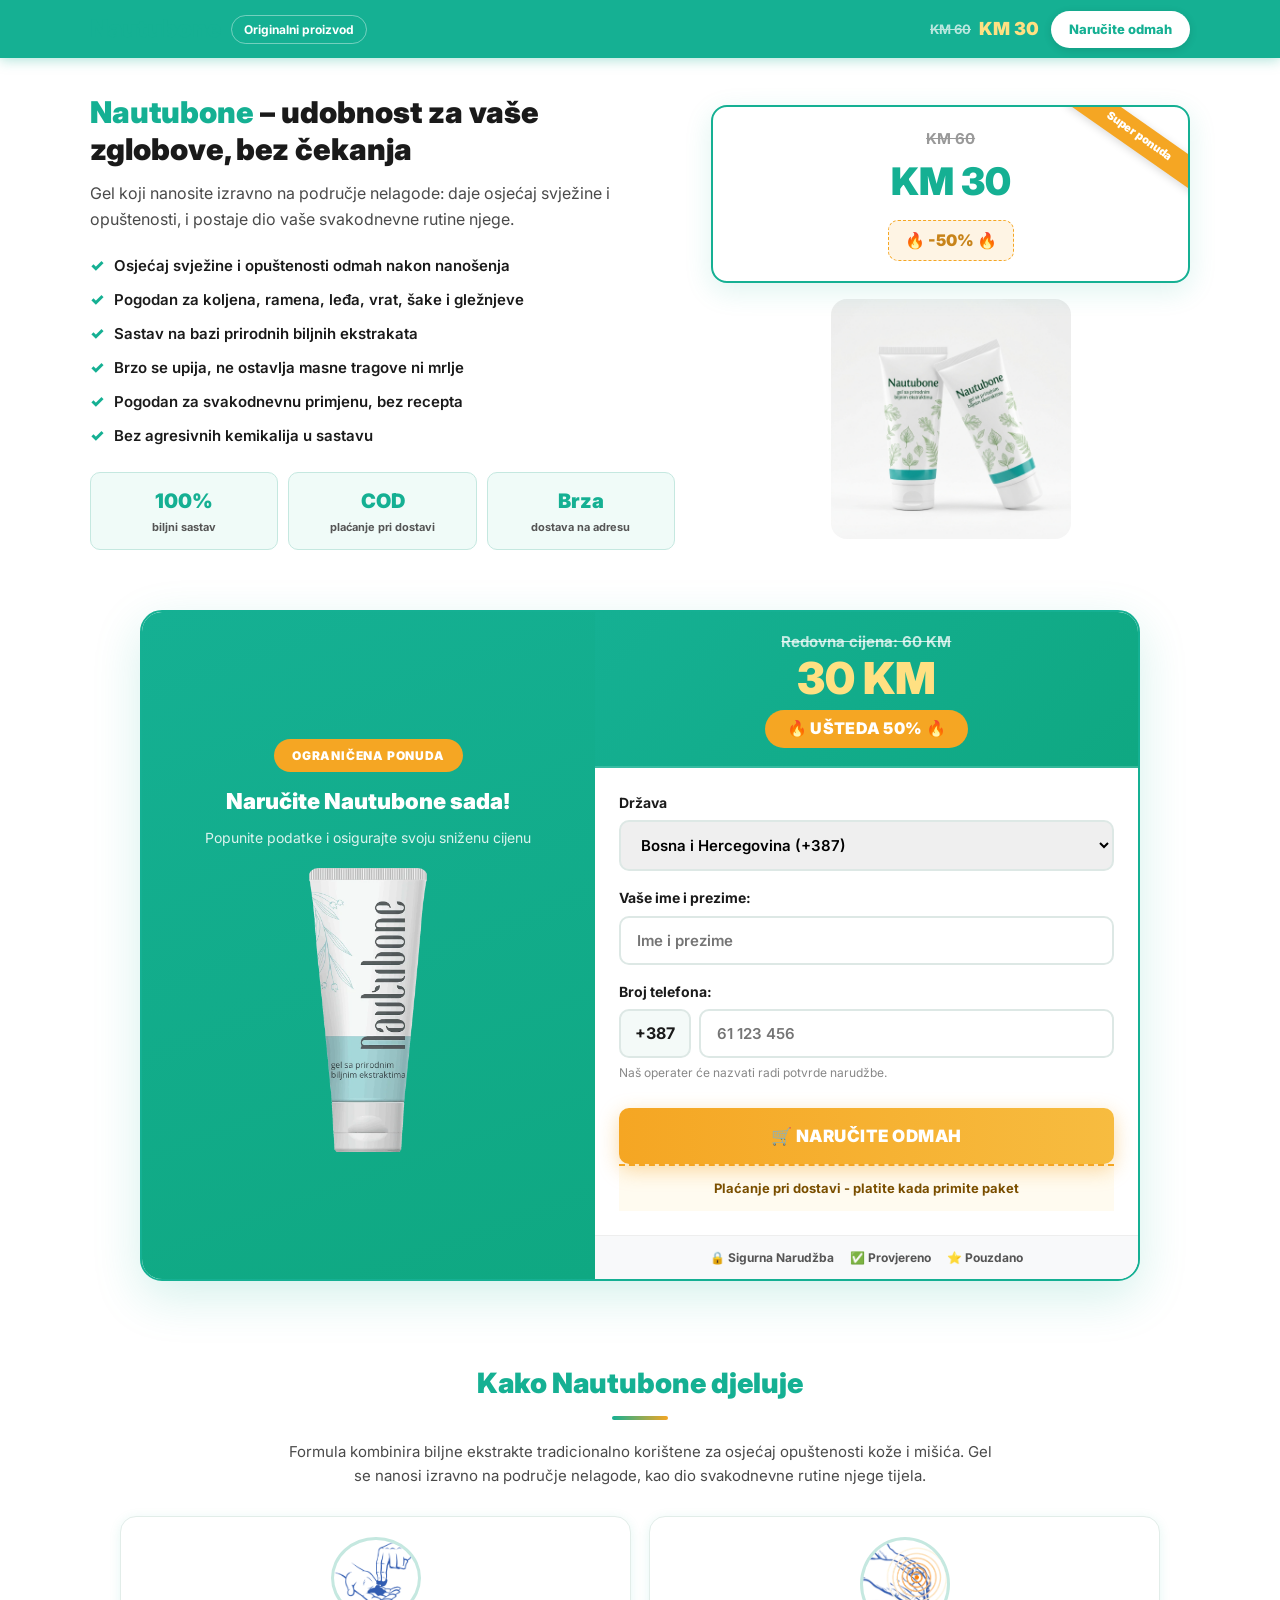
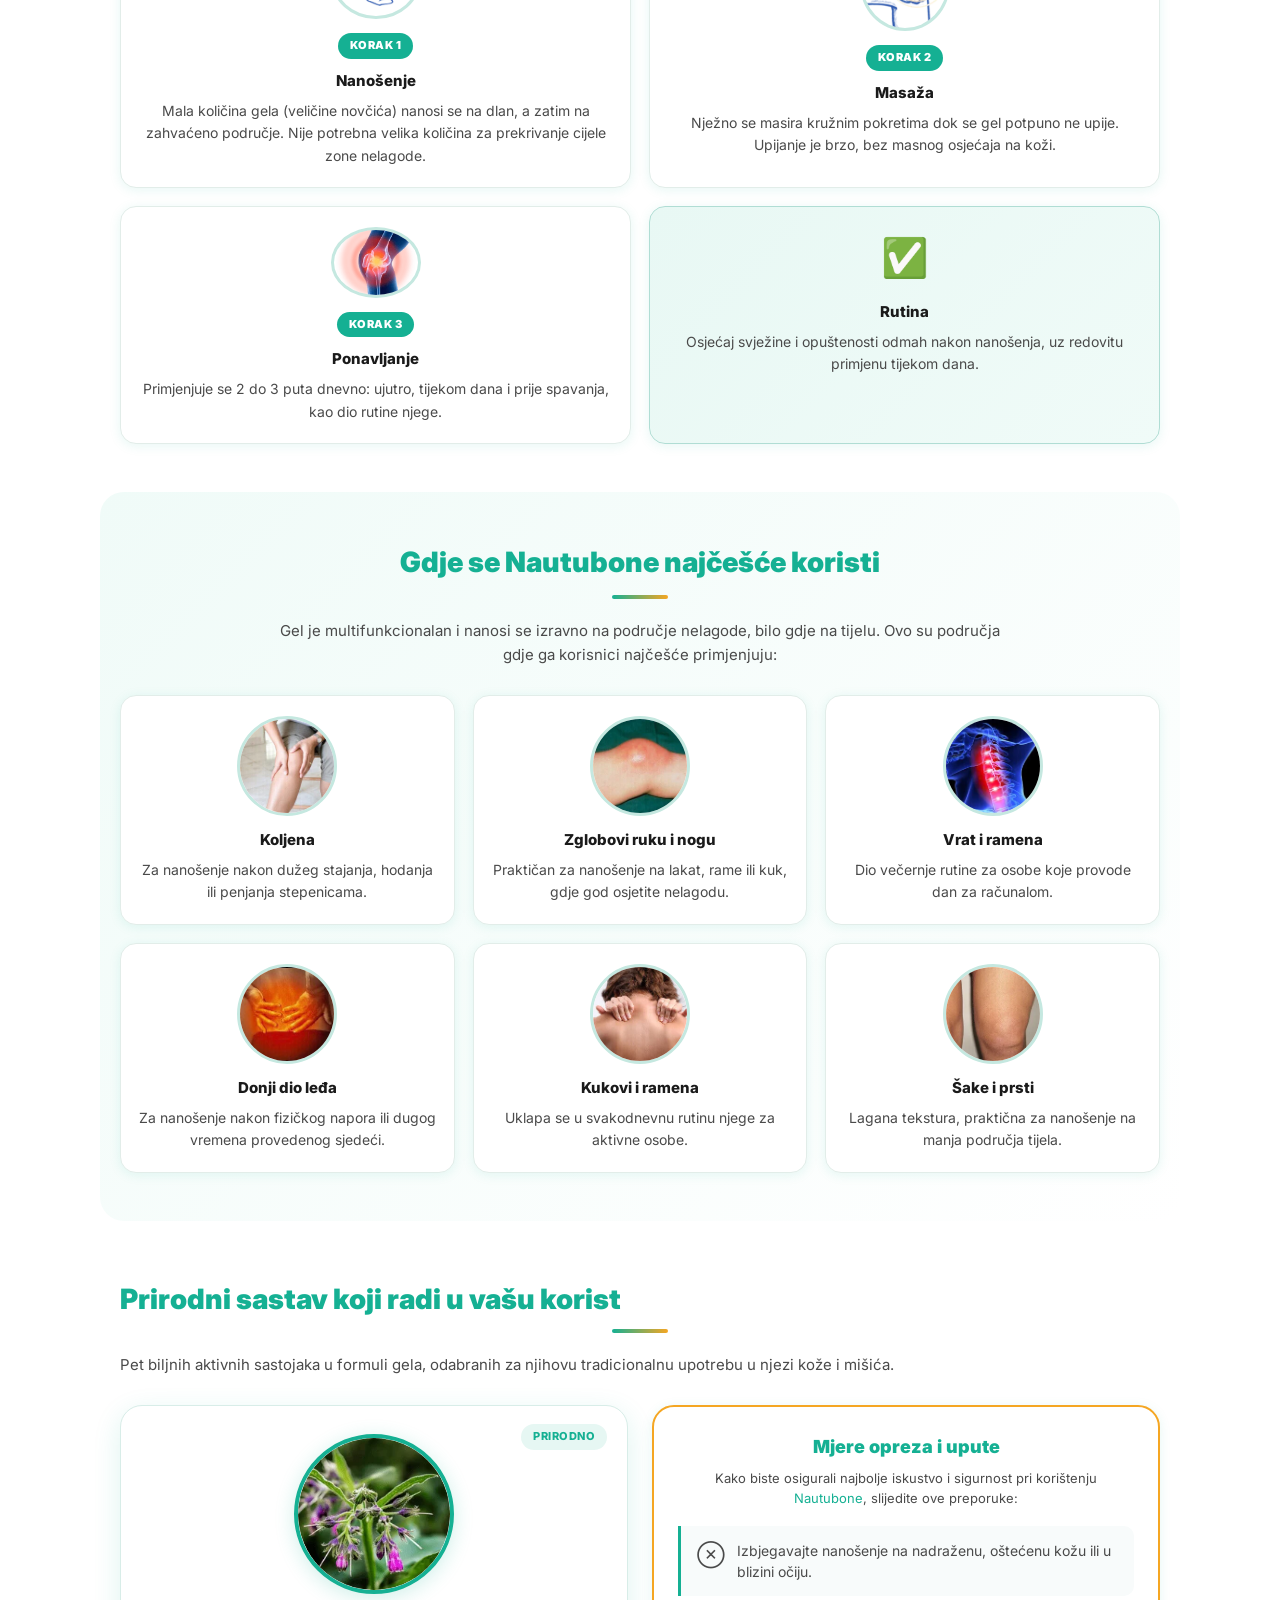
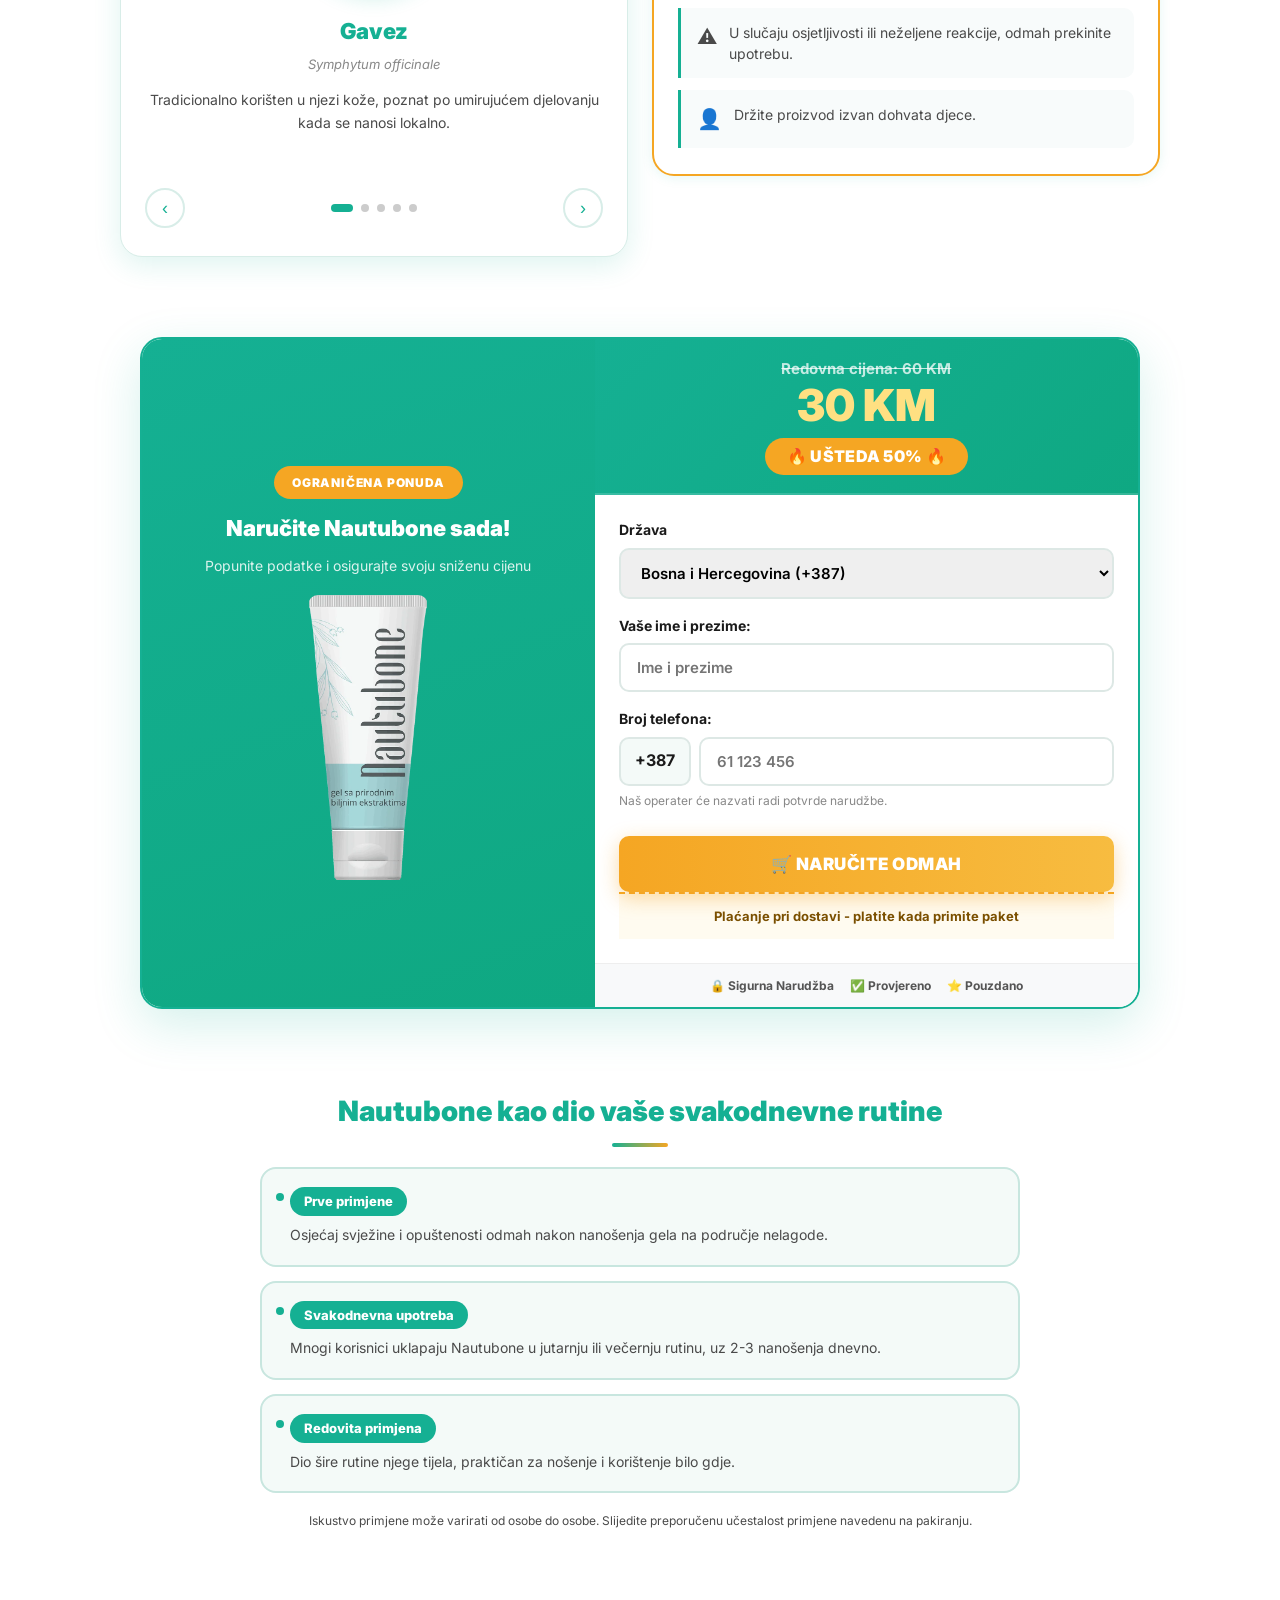
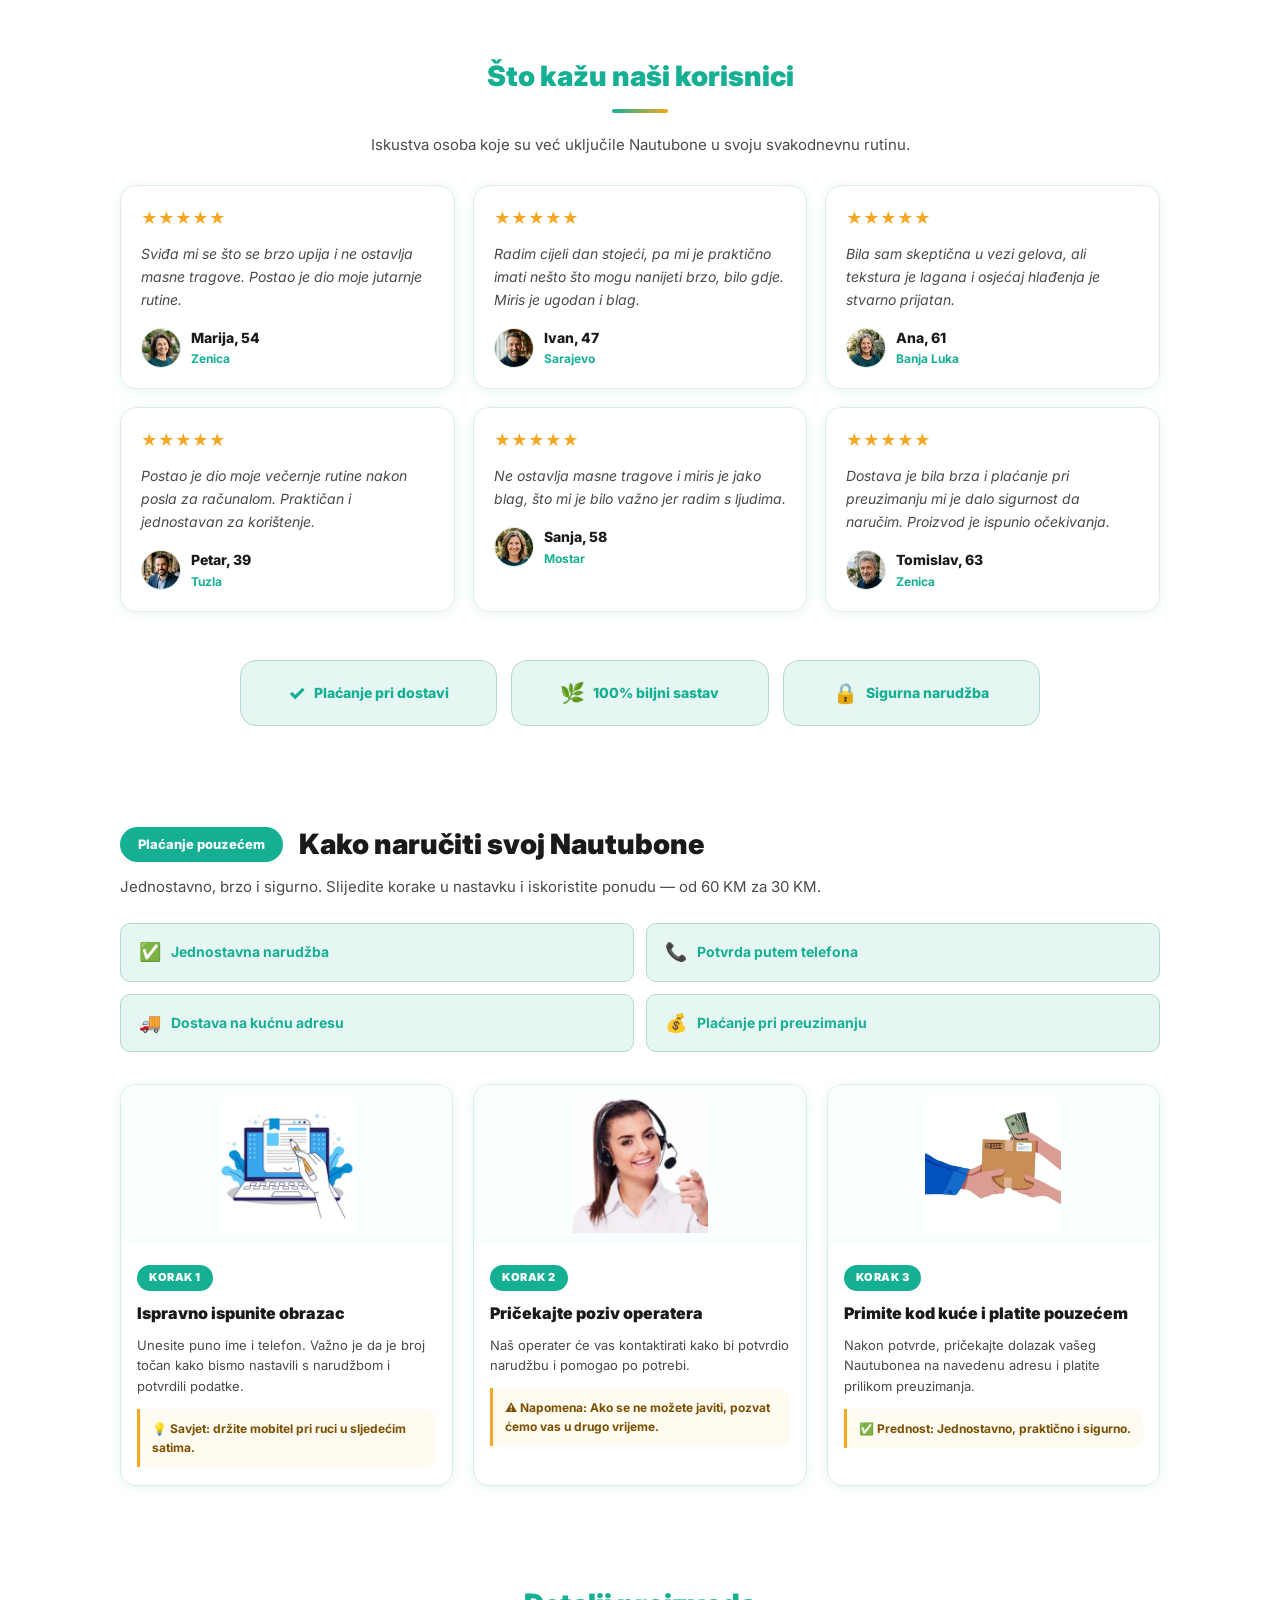
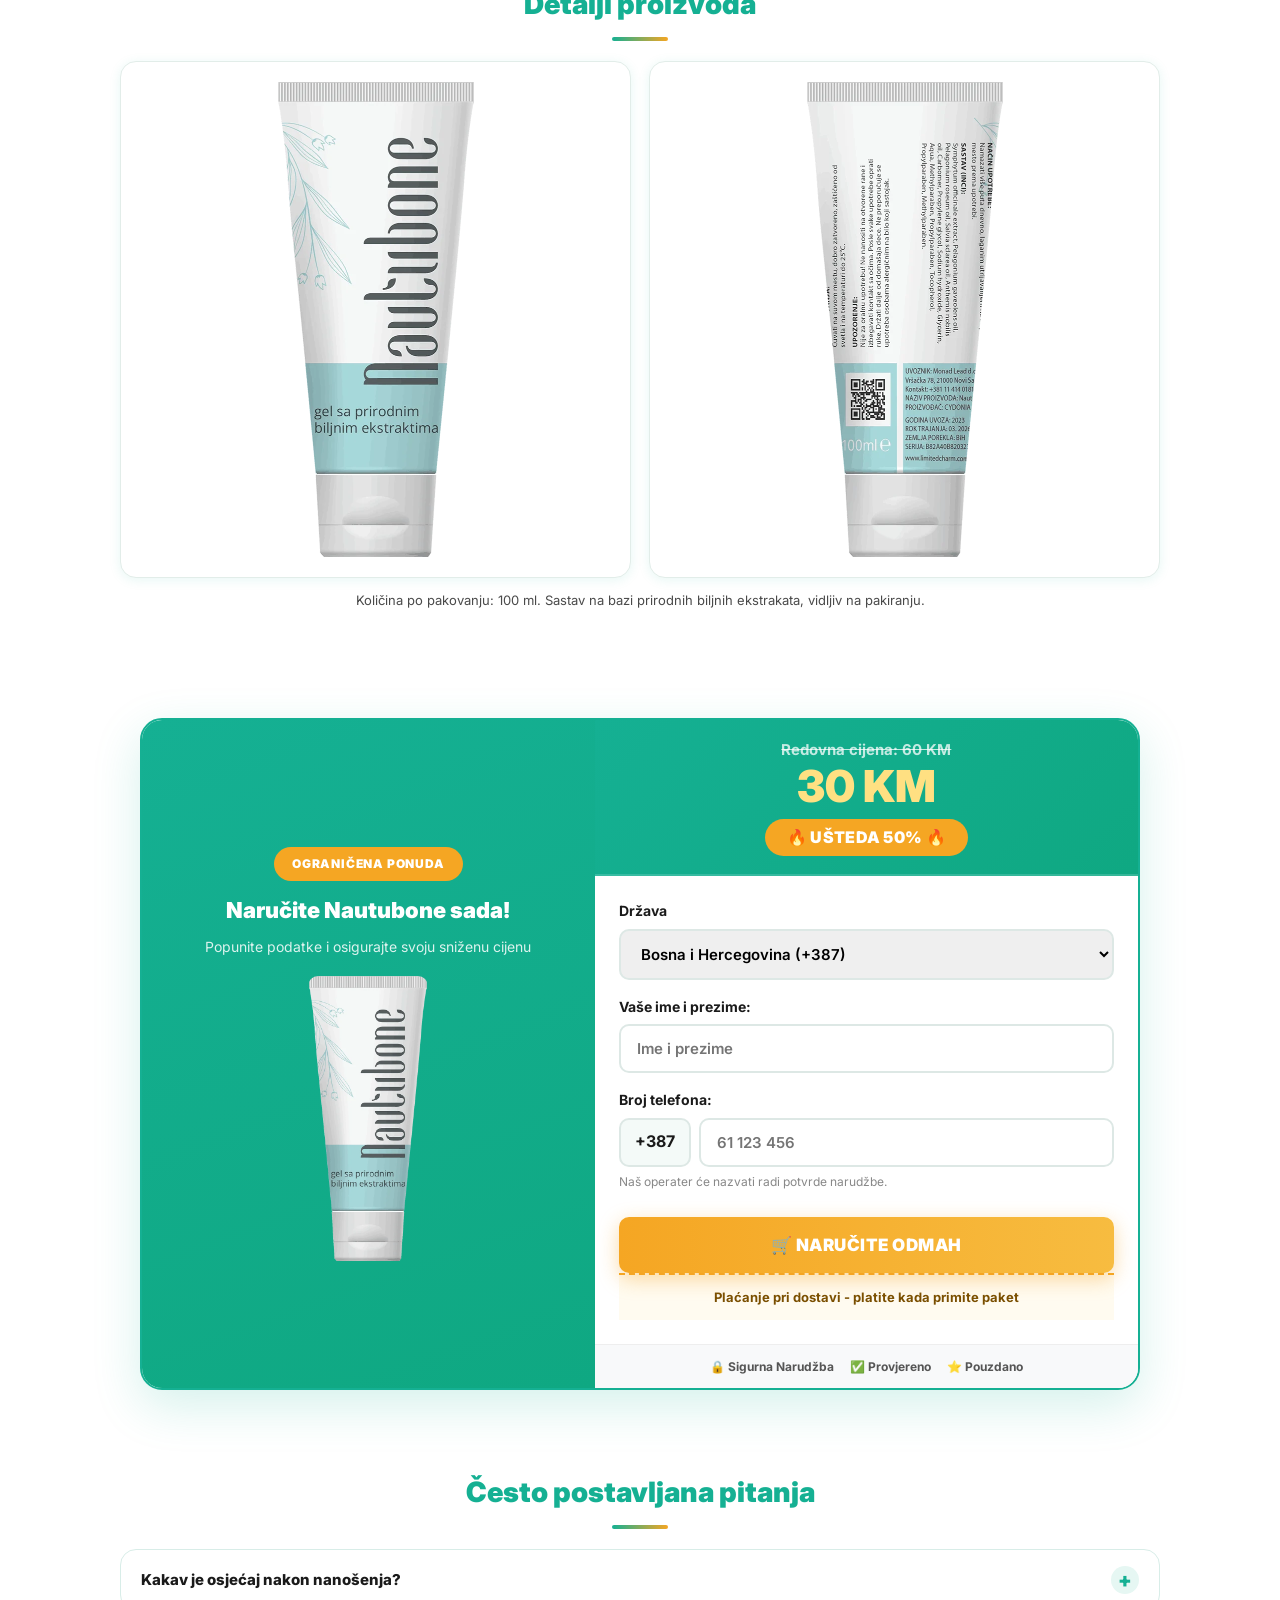
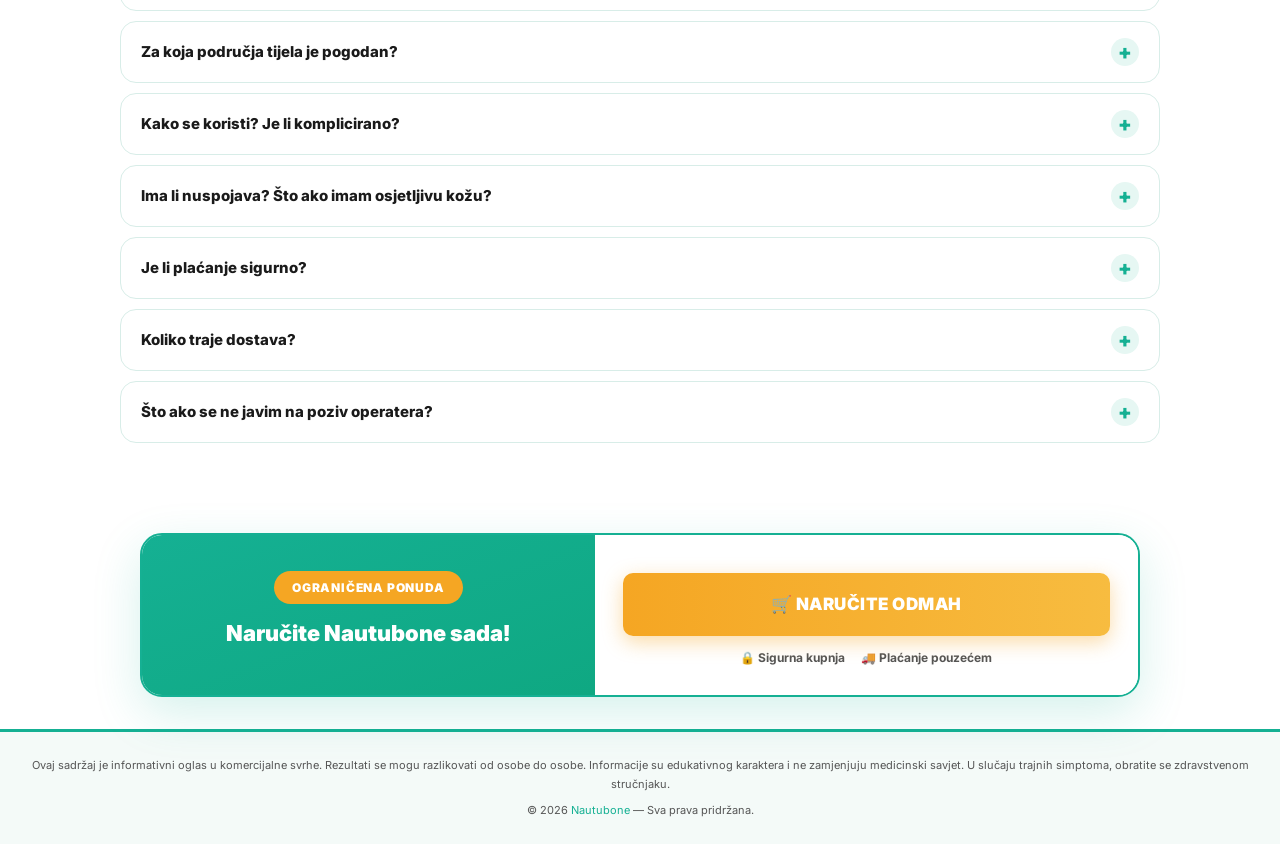
==== commit a7b9ed5d: "feat: new product image, mobile fixes, redesigned success page with urgency triggers" ====
--- a/index.html
+++ b/index.html
@@ -54,8 +54,8 @@
       <div id="price-new-value"></div>
       <div id="price-discount-value"></div>
     </div>
-    <img class="product-pulse" data-role="front" src="img/nautubone_promo_70.webp" alt="Nautubone gel"
-      style="max-width:280px;margin:20px auto 0;">
+    <img class="product-pulse hero-product-img" src="img/nautubone_2tubes.jpg" alt="Nautubone gel - 2 tubos"
+      style="max-width:240px;margin:16px auto 0;border-radius:16px;">
   </div>
 </section>
 
@@ -66,7 +66,7 @@
       <div class="form-badge" id="form-badge"></div>
       <h2 class="form-title" id="form-title"></h2>
       <p class="form-subtitle" id="form-subtitle"></p>
-      <img class="product-img-front" src="" alt="" style="max-width:190px;margin:0 auto;border-radius:12px;">
+      <img class="product-img-front form-product-thumb" src="" alt="" style="max-width:120px;margin:0 auto;border-radius:10px;">
     </div>
     <div class="right-column">
       <div class="form-price-box">
@@ -216,7 +216,7 @@
       <div class="form-badge" id="form-badge-2"></div>
       <h2 class="form-title" id="form-title-2"></h2>
       <p class="form-subtitle" id="form-subtitle-2"></p>
-      <img class="product-img-front" src="" alt="" style="max-width:180px;margin:0 auto;border-radius:12px;">
+      <img class="product-img-front form-product-thumb" src="" alt="" style="max-width:120px;margin:0 auto;border-radius:10px;">
     </div>
     <div class="right-column">
       <div class="form-price-box">
@@ -385,9 +385,9 @@
 <section class="section anim">
   <h2>Detalji proizvoda</h2>
   <div class="section-divider"></div>
-  <div class="grid-cards" style="grid-template-columns:1fr 1fr;align-items:center;">
-    <div class="card-simple"><img src="img/nautubone_front.webp" alt="Nautubone gel" style="max-width:220px;margin:0 auto;"></div>
-    <div class="card-simple"><img src="img/nautubone_back.webp" alt="Nautubone - sastav i upute" style="max-width:220px;margin:0 auto;"></div>
+  <div class="product-detail-grid">
+    <div class="card-simple product-detail-card"><img src="img/nautubone_front.webp" alt="Nautubone gel" style="max-width:200px;margin:0 auto;"></div>
+    <div class="card-simple product-detail-card"><img src="img/nautubone_back.webp" alt="Nautubone - sastav i upute" style="max-width:200px;margin:0 auto;"></div>
   </div>
   <p class="lead" style="margin-top:12px;font-size:13px;">Količina po pakovanju: 100 ml. Sastav na bazi prirodnih biljnih ekstrakata, vidljiv na pakiranju.</p>
 </section>
@@ -399,7 +399,7 @@
       <div class="form-badge" id="form-badge-3"></div>
       <h2 class="form-title" id="form-title-3"></h2>
       <p class="form-subtitle" id="form-subtitle-3"></p>
-      <img class="product-img-front" src="" alt="" style="max-width:180px;margin:0 auto;border-radius:12px;">
+      <img class="product-img-front form-product-thumb" src="" alt="" style="max-width:120px;margin:0 auto;border-radius:10px;">
     </div>
     <div class="right-column">
       <div class="form-price-box">
--- a/css/style.css
+++ b/css/style.css
@@ -65,10 +65,10 @@
 
 /* ── HERO ───────────────────────────────────────── */
 .hero {
-  max-width: 1140px; margin: 0 auto; padding: 44px 20px 36px;
-  display: grid; grid-template-columns: 1.1fr 0.9fr; gap: 36px; align-items: start;
-}
-.hero h1 { font-size: 34px; font-weight: 900; line-height: 1.22; margin-bottom: 14px; }
+  max-width: 1140px; margin: 0 auto; padding: 36px 20px 28px;
+  display: grid; grid-template-columns: 1.1fr 0.9fr; gap: 36px; align-items: center;
+}
+.hero h1 { font-size: 30px; font-weight: 900; line-height: 1.22; margin-bottom: 12px; }
 .hero h1 .destaque { color: var(--verde); }
 .hero p.sub { font-size: 16px; color: var(--texto-claro); margin-bottom: 22px; line-height: 1.65; }
 .hero ul.beneficios { list-style: none; padding: 0; margin: 0 0 24px; display: grid; gap: 10px; }
@@ -216,6 +216,14 @@
 .section-divider { width: 56px; height: 4px; border-radius: 4px; background: linear-gradient(90deg, var(--verde), var(--laranja)); margin: 8px auto 20px; }
 
 /* ── GRID CARDS ──────────────────────────────────── */
+/* ── PRODUCT DETAIL GRID (frente e verso) ──────── */
+.product-detail-grid {
+  display: grid;
+  grid-template-columns: 1fr 1fr;
+  gap: 18px;
+  align-items: center;
+}
+.product-detail-card { padding: 14px; }
 .grid-cards { display: grid; grid-template-columns: repeat(2,1fr); gap: 18px; }
 .card-simple {
   background: #fff; border: 1.5px solid #e2ede9; border-radius: var(--radius-md);
@@ -439,10 +447,9 @@
   .anim.visible { opacity: 1; transform: translateY(0); }
 }
 
-/* ── RESPONSIVE ──────────────────────────────────── */
 @media (max-width: 960px) {
   .hero, .form-two-columns { grid-template-columns: 1fr !important; }
-  .form-two-columns .left-column { padding: 24px; }
+  .form-two-columns .left-column { padding: 20px 16px; }
   .ingredients-layout { grid-template-columns: 1fr !important; }
   .order-steps { grid-template-columns: 1fr !important; }
   .testimonials-grid { grid-template-columns: 1fr 1fr !important; }
@@ -450,39 +457,62 @@
   .expert-card > img { margin: 0 auto; }
   .order-trust-grid { grid-template-columns: 1fr 1fr !important; }
   .grid-cards { grid-template-columns: 1fr 1fr !important; }
+  /* Formulário mobile: imagem do produto menor */
+  .form-product-thumb { max-width: 90px !important; }
+  /* Hero no tablet: imagem menor */
+  .hero-product-img { max-width: 200px !important; }
+  /* Frente/verso lado a lado no mobile */
+  .product-detail-grid { grid-template-columns: 1fr 1fr !important; }
 }
 
 @media (max-width: 620px) {
-  .hero h1 { font-size: 26px; }
+  .hero h1 { font-size: 22px; }
+  .hero p.sub { font-size: 14px; }
+  .hero { padding: 24px 14px 20px; gap: 20px; }
   /* Força coluna única em TODOS os grids, inclusive os com inline style */
   .grid-cards,
   .grid-cards[style],
   [style*="grid-template-columns:repeat(3"],
-  [style*="grid-template-columns:repeat(5"],
-  [style*="grid-template-columns:1fr 1fr"] {
+  [style*="grid-template-columns:repeat(5"] {
     grid-template-columns: 1fr !important;
   }
+  /* Frente/verso SEMPRE lado a lado no celular */
+  .product-detail-grid { grid-template-columns: 1fr 1fr !important; }
+  .product-detail-card { padding: 8px !important; }
+  .product-detail-card img { max-width: 100% !important; }
   .quick-facts { grid-template-columns: repeat(3,1fr) !important; }
+  .quick-facts strong { font-size: 16px; }
   .testimonials-grid { grid-template-columns: 1fr !important; }
-  .trust-row { grid-template-columns: 1fr !important; }
+  .trust-row { grid-template-columns: 1fr 1fr !important; }
   .order-steps { grid-template-columns: 1fr !important; }
-  .order-trust-grid { grid-template-columns: 1fr !important; }
+  .order-trust-grid { grid-template-columns: 1fr 1fr !important; }
   .lp-header-promo { display: none; }
-  /* Evita overflow horizontal */
+  .lp-brand { font-size: 20px; }
   .section, .order-section, .ingredients-section {
-    padding-left: 14px !important;
-    padding-right: 14px !important;
+    padding-left: 12px !important;
+    padding-right: 12px !important;
+    padding-top: 32px !important;
+    padding-bottom: 32px !important;
   }
-  .form-container { margin: 16px 12px !important; }
-  .carousel-img-wrap { width: 130px !important; height: 130px !important; }
-  .form-price-box .new { font-size: 36px !important; }
-  .expert-card { padding: 20px 16px; }
-  /* Imagens do produto não ultrapassam a tela */
-  .card-simple img, .order-step-img { max-width: 100% !important; width: auto !important; }
-}
-
-/* Garante que imagens com max-width inline não ultrapassem o viewport */
+  .form-container { margin: 12px 8px !important; }
+  .form-price-box .new { font-size: 32px !important; }
+  .carousel-img-wrap { width: 110px !important; height: 110px !important; }
+  /* Produto no formulário: bem menor no celular */
+  .form-product-thumb { max-width: 80px !important; }
+  .left-column { padding: 16px 12px !important; }
+  .form-title { font-size: 18px !important; }
+  .form-subtitle { font-size: 12px !important; }
+  /* Hero produto */
+  .hero-product-img { max-width: 160px !important; }
+  /* Section headings */
+  .section h2 { font-size: 22px; }
+}
+
 @media (max-width: 480px) {
   img[style*="max-width"] { max-width: 100% !important; }
-  .hero .product-pulse { max-width: 220px !important; }
-}
+  .hero-product-img { max-width: 140px !important; }
+  .form-product-thumb { max-width: 70px !important; }
+  .cta-button { font-size: 15px !important; padding: 16px 18px !important; }
+  .oferta-card { padding: 14px 12px; }
+  #price-new-value { font-size: 30px !important; }
+}
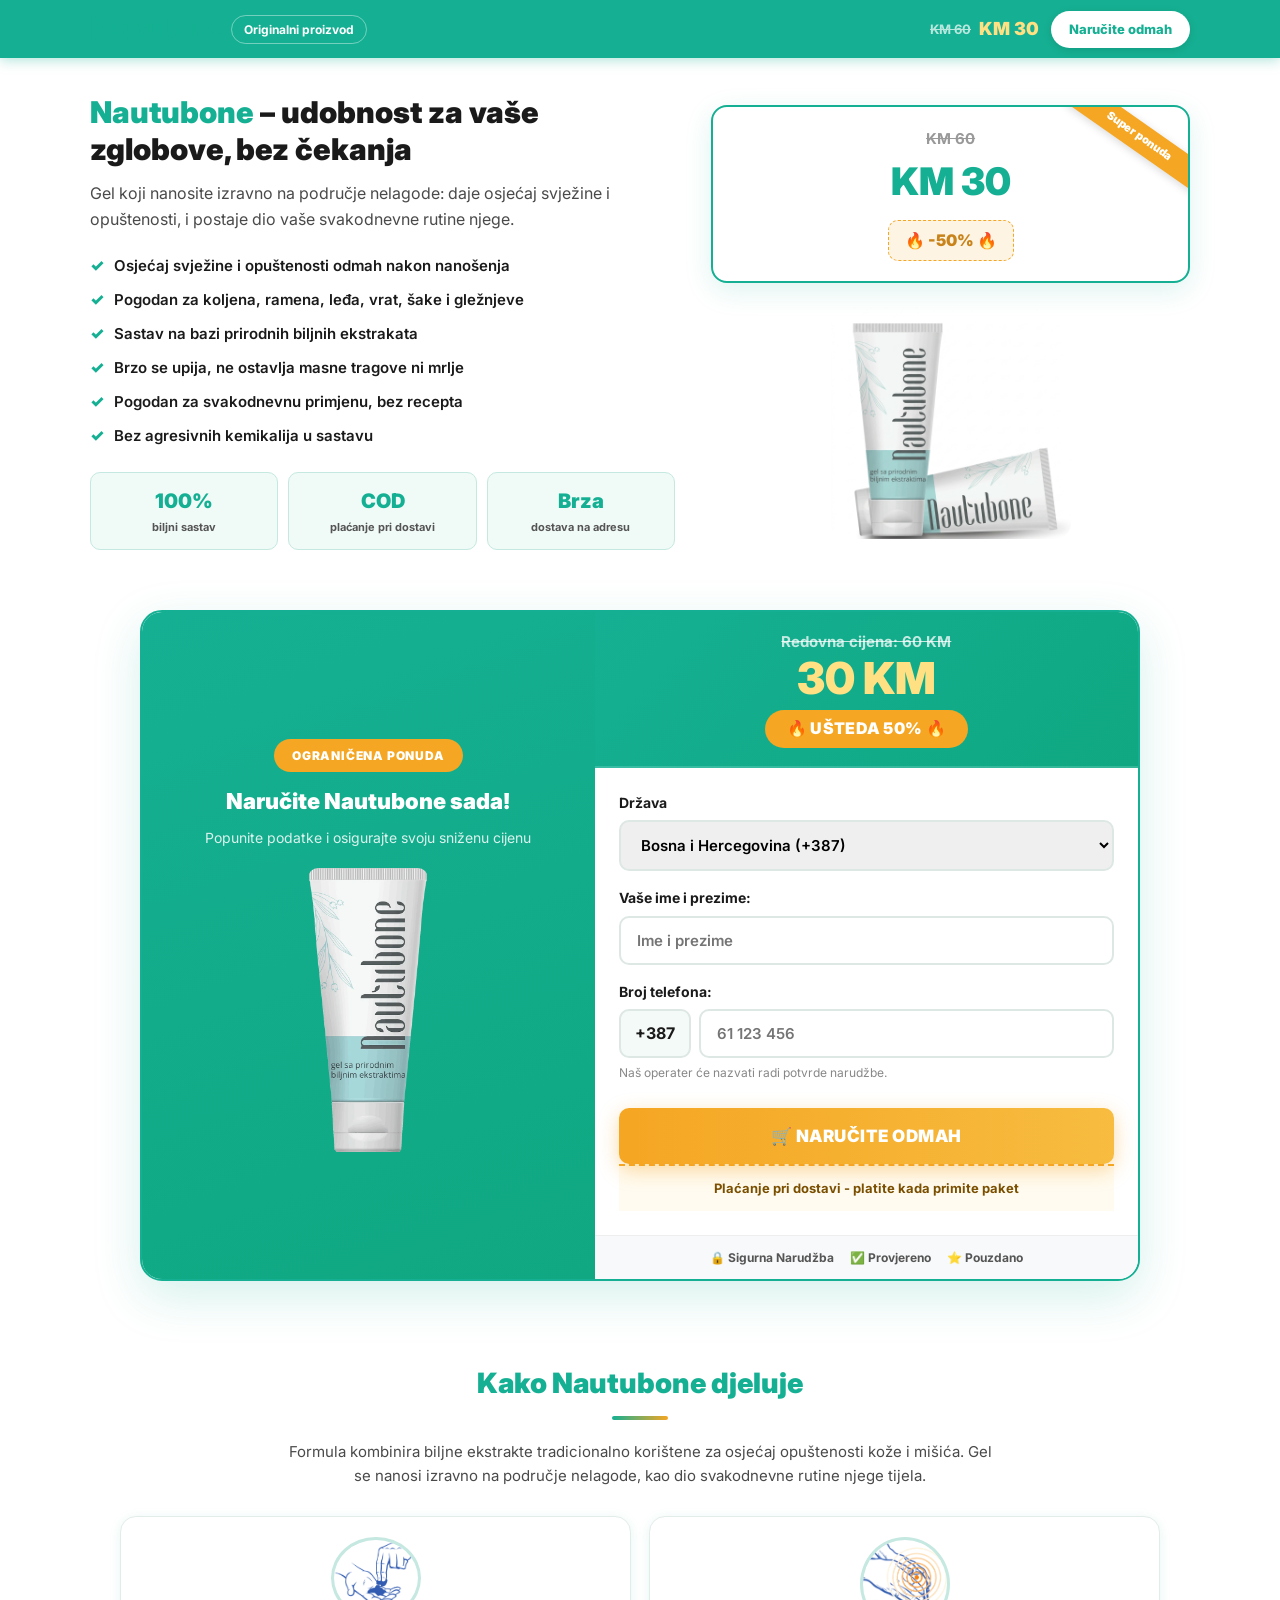
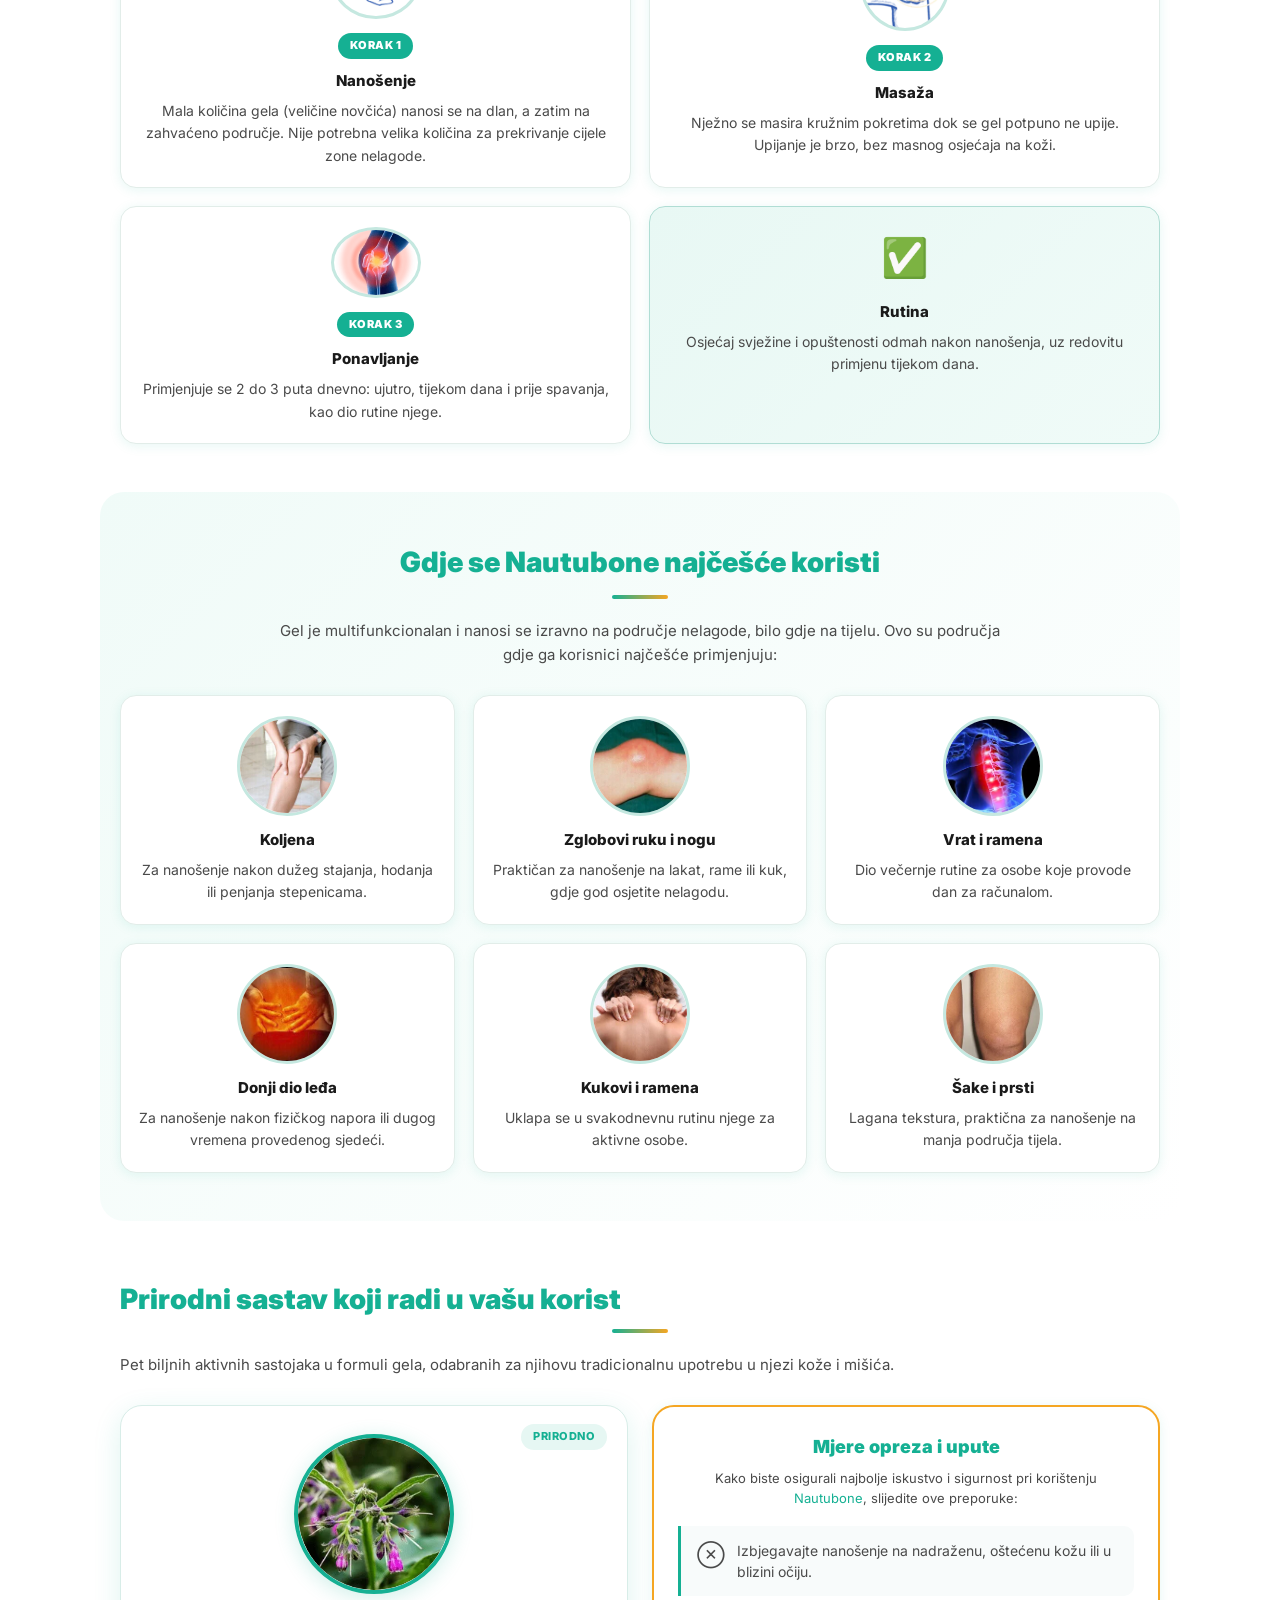
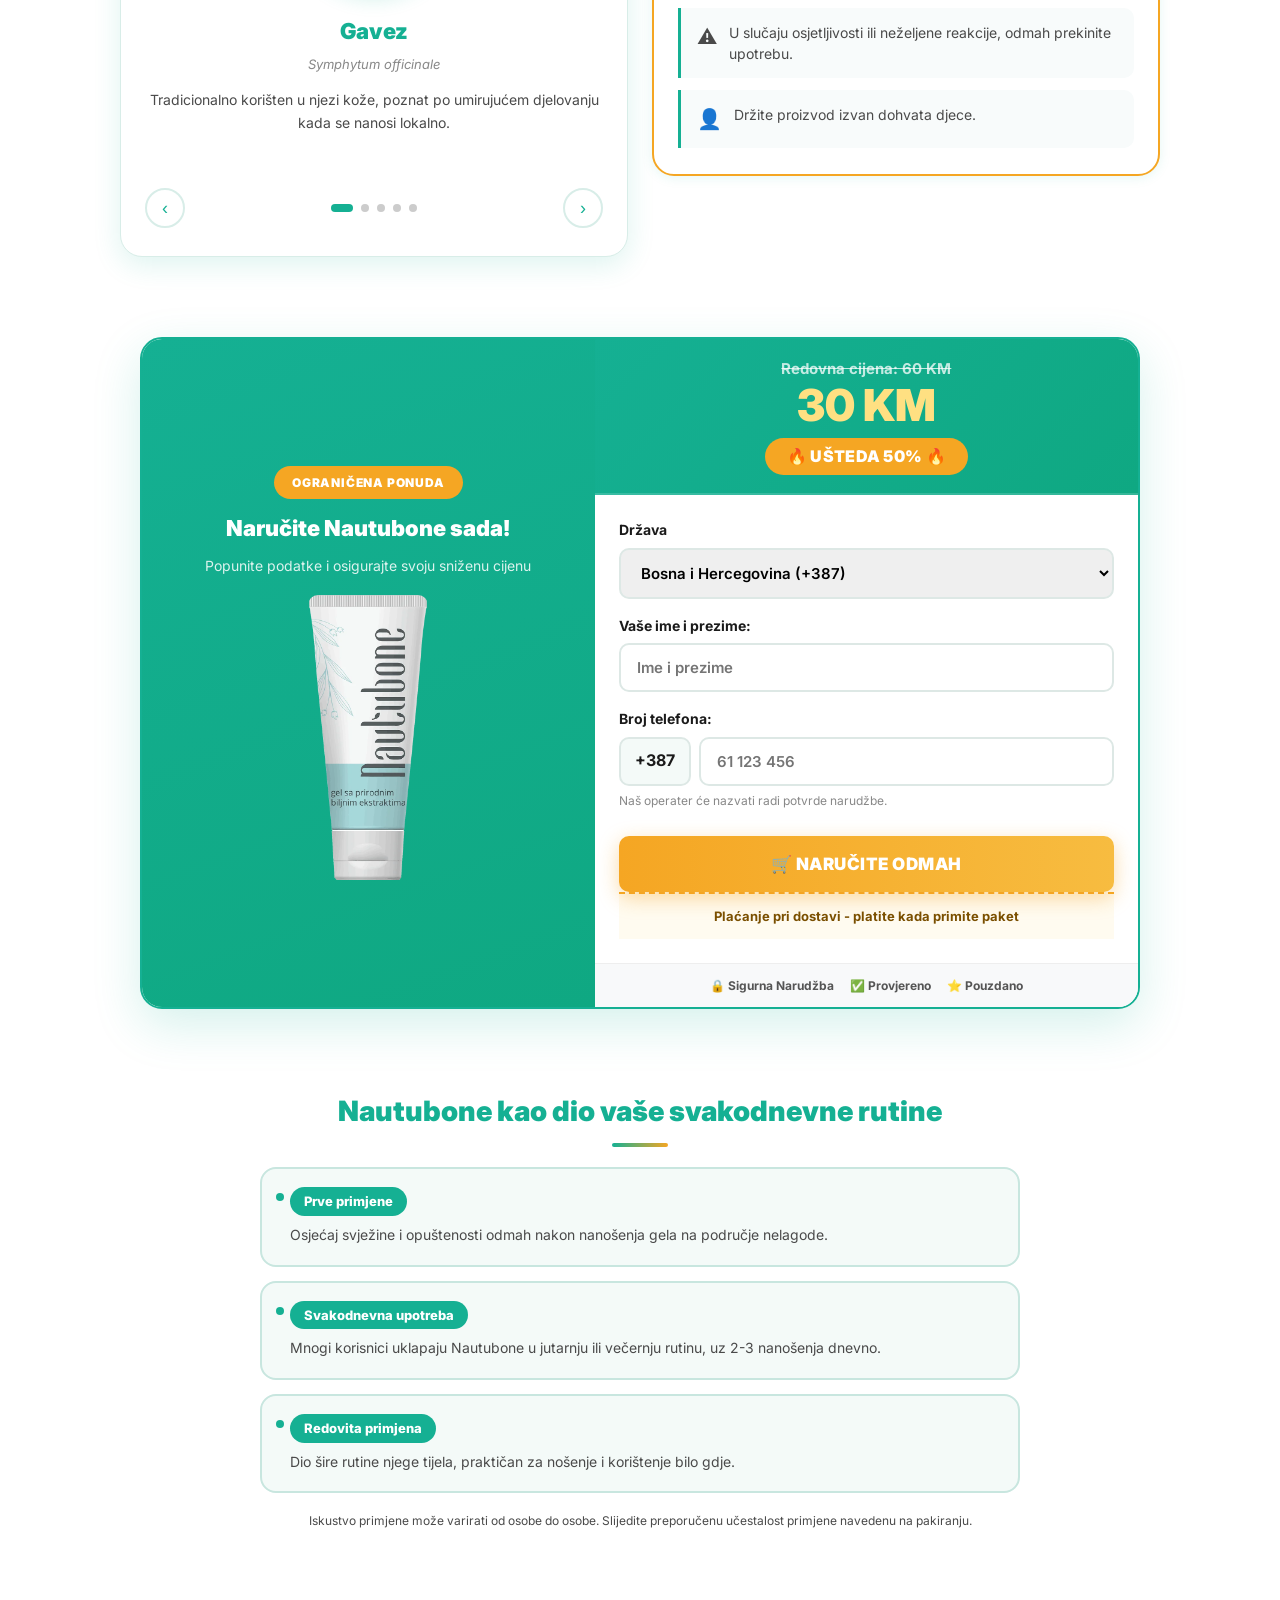
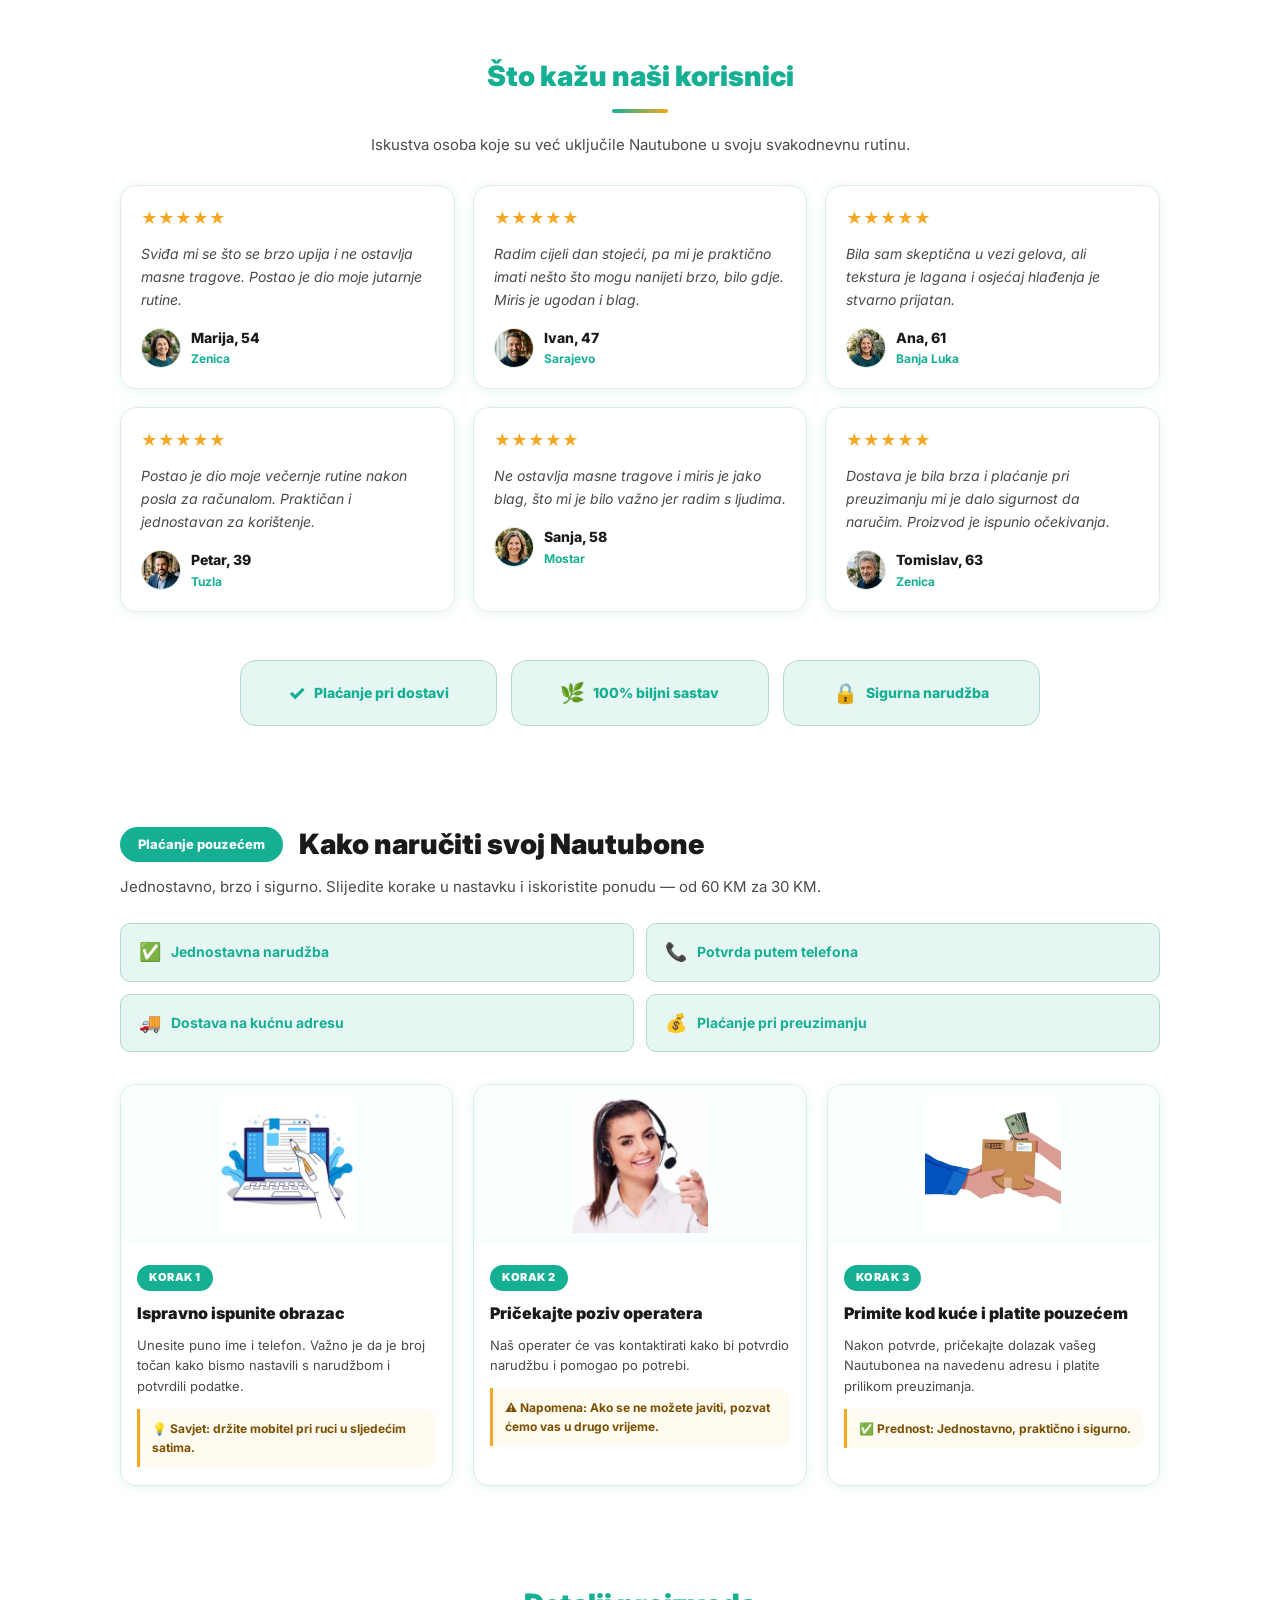
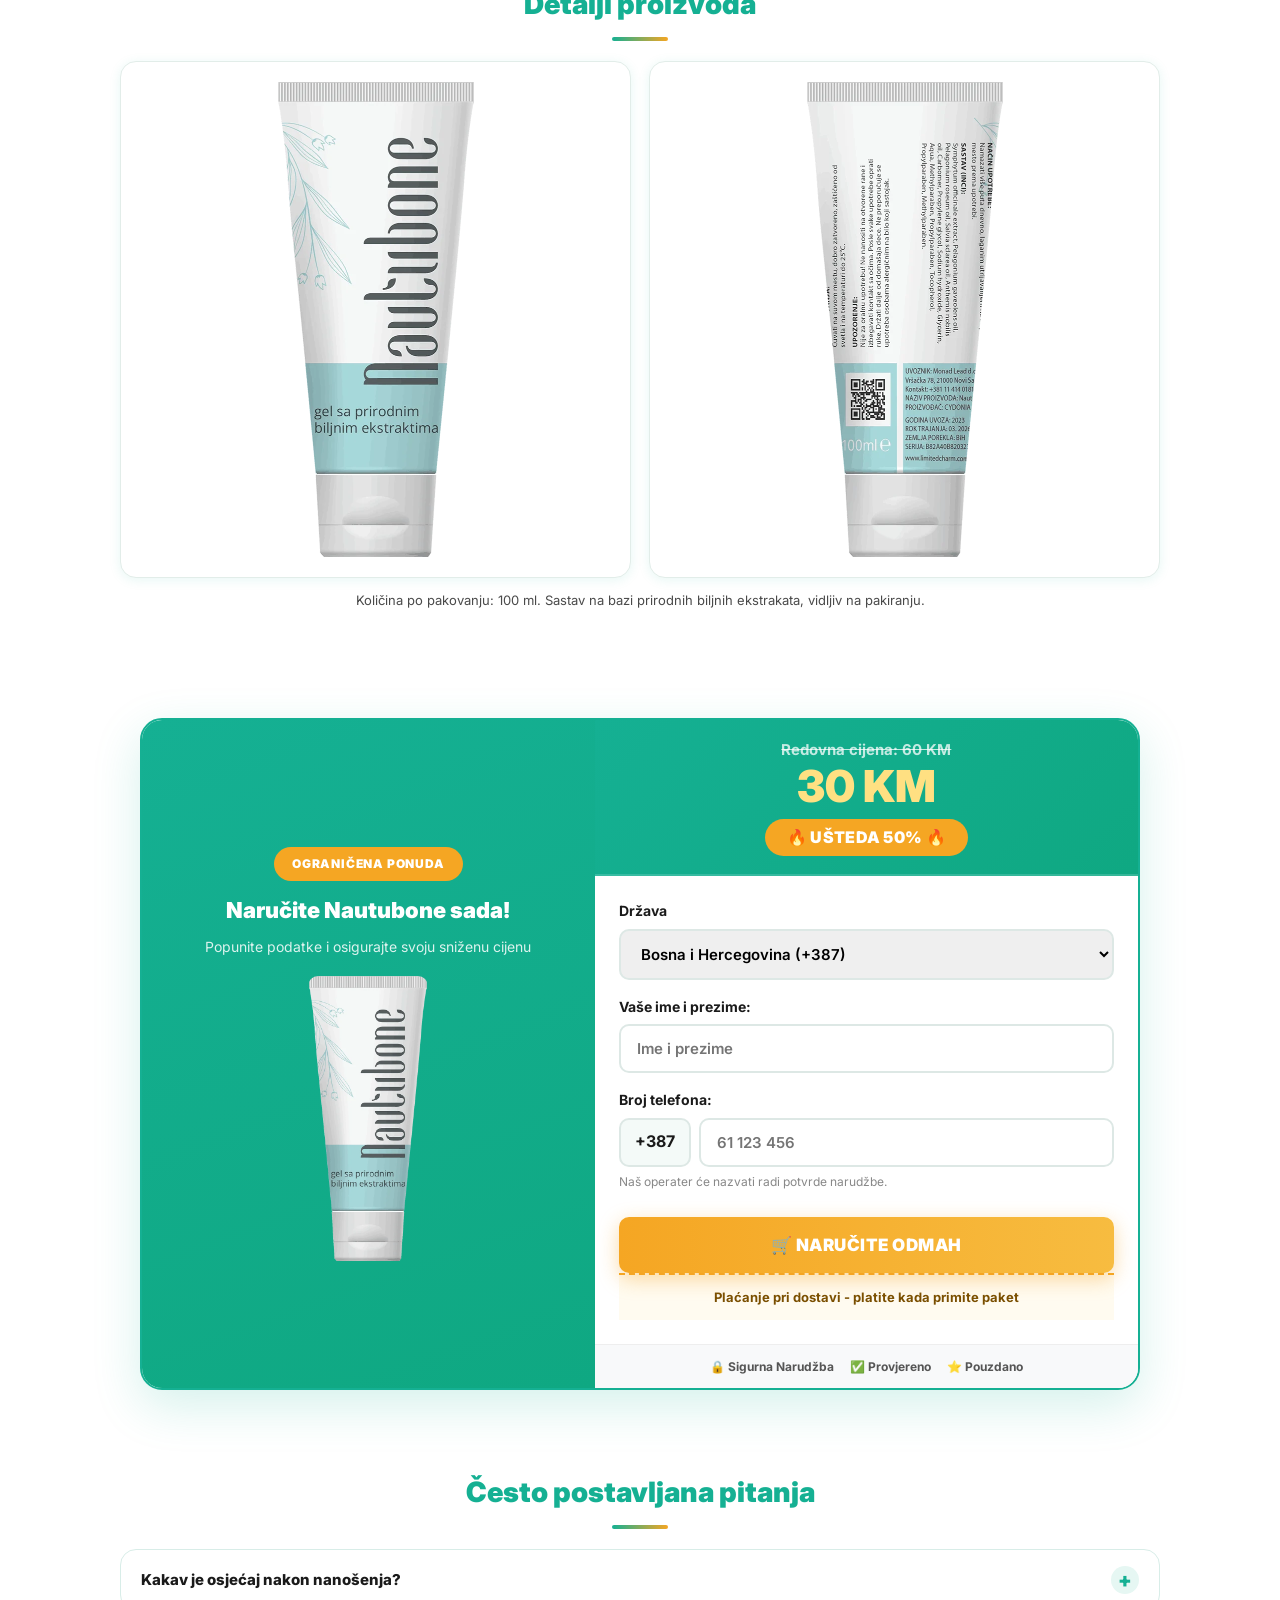
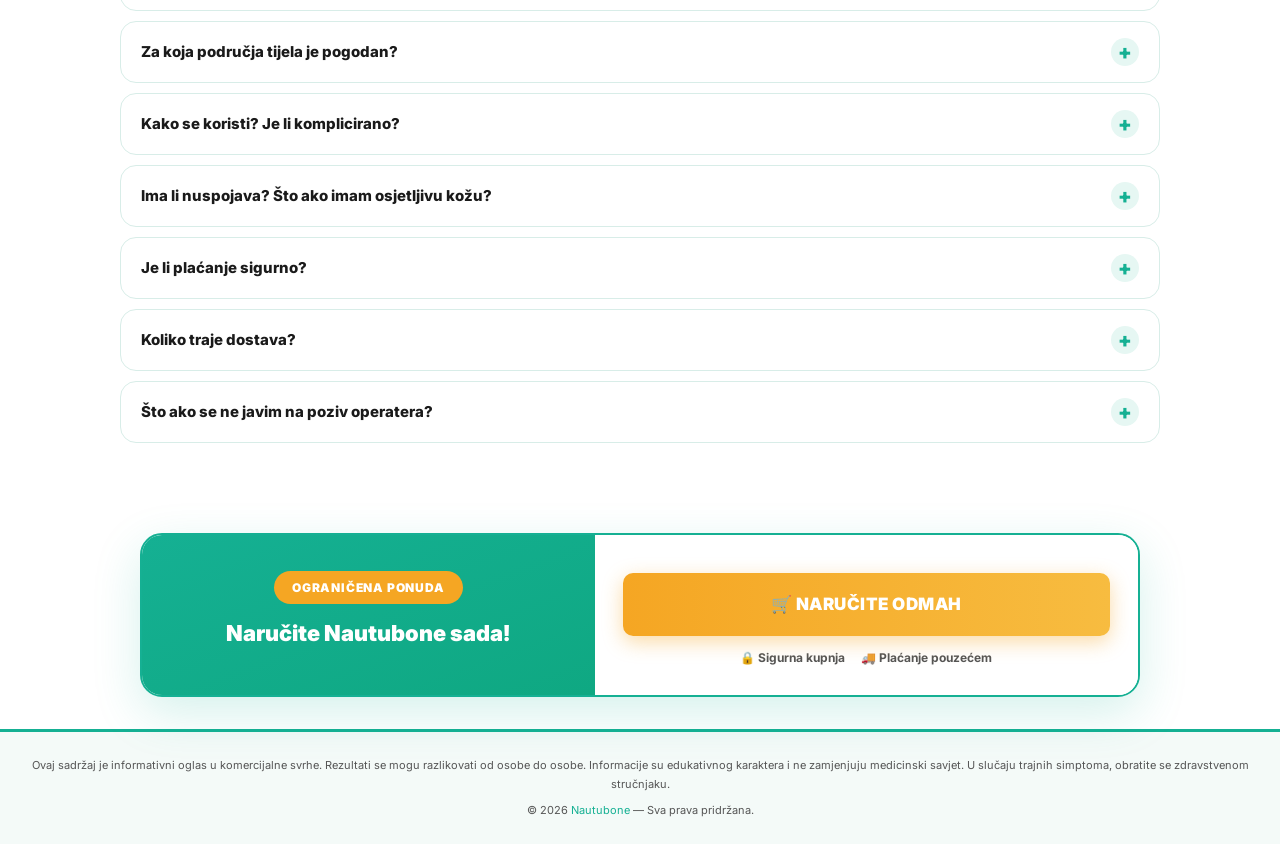
==== commit 37ace462: "Update index.html" ====
--- a/index.html
+++ b/index.html
@@ -1,5 +1,5 @@
 <!DOCTYPE html>
-<html lang="bs">
+<html lang="bs-BA">
 <head>
 <meta charset="UTF-8">
 <title>Nautubone - Udobnost za vaše zglobove</title>
--- a/css/style.css
+++ b/css/style.css
@@ -458,7 +458,7 @@
   .order-trust-grid { grid-template-columns: 1fr 1fr !important; }
   .grid-cards { grid-template-columns: 1fr 1fr !important; }
   /* Formulário mobile: imagem do produto menor */
-  .form-product-thumb { max-width: 90px !important; }
+  .form-product-thumb { max-width: 75px !important; }
   /* Hero no tablet: imagem menor */
   .hero-product-img { max-width: 200px !important; }
   /* Frente/verso lado a lado no mobile */
@@ -497,11 +497,13 @@
   .form-container { margin: 12px 8px !important; }
   .form-price-box .new { font-size: 32px !important; }
   .carousel-img-wrap { width: 110px !important; height: 110px !important; }
-  /* Produto no formulário: bem menor no celular */
-  .form-product-thumb { max-width: 80px !important; }
-  .left-column { padding: 16px 12px !important; }
+  /* ESCONDER imagem do produto no formulário no celular - não agrega */
+  .form-product-thumb { display: none !important; }
+  /* Left-column mais compacta no celular */
+  .left-column { padding: 14px 12px !important; min-height: unset !important; }
   .form-title { font-size: 18px !important; }
-  .form-subtitle { font-size: 12px !important; }
+  .form-subtitle { font-size: 12px !important; margin-bottom: 4px !important; }
+  .form-badge { margin-bottom: 6px !important; }
   /* Hero produto */
   .hero-product-img { max-width: 160px !important; }
   /* Section headings */
@@ -509,9 +511,8 @@
 }
 
 @media (max-width: 480px) {
-  img[style*="max-width"] { max-width: 100% !important; }
   .hero-product-img { max-width: 140px !important; }
-  .form-product-thumb { max-width: 70px !important; }
+  .form-product-thumb { display: none !important; }
   .cta-button { font-size: 15px !important; padding: 16px 18px !important; }
   .oferta-card { padding: 14px 12px; }
   #price-new-value { font-size: 30px !important; }
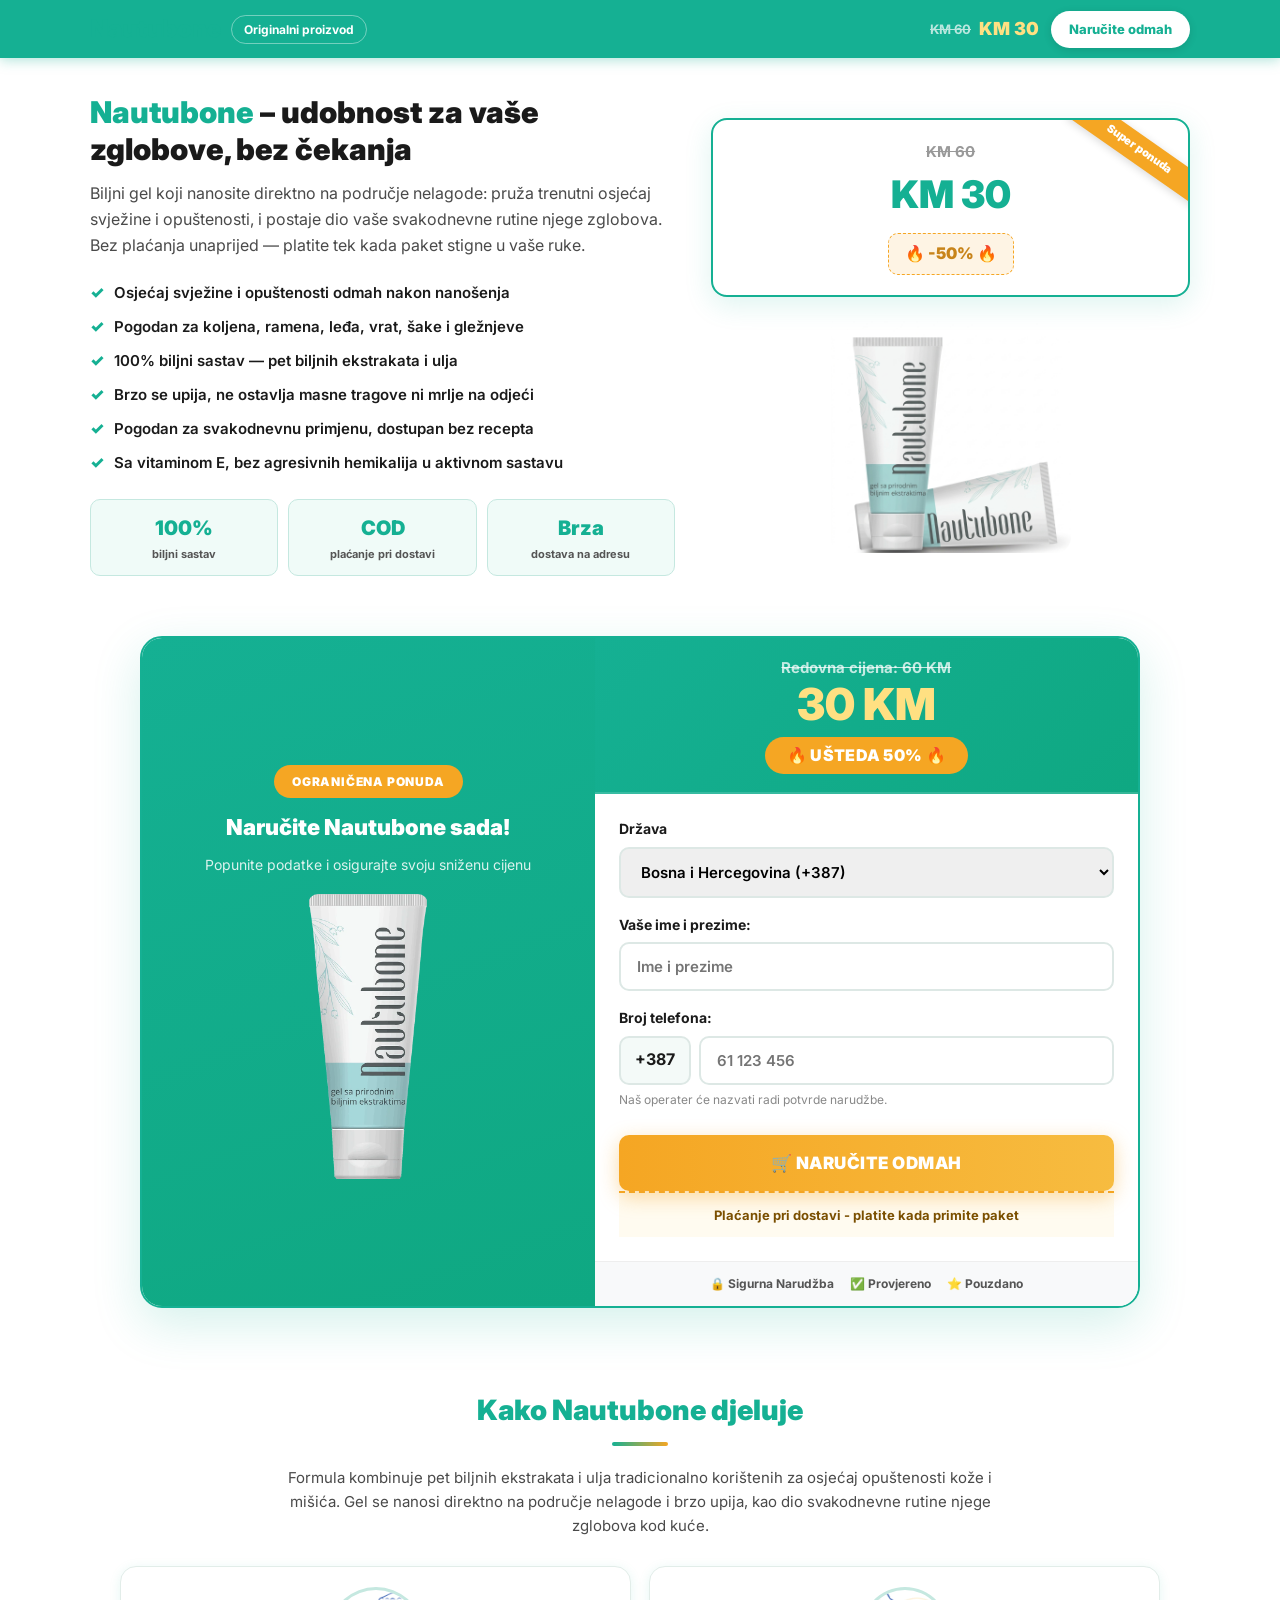
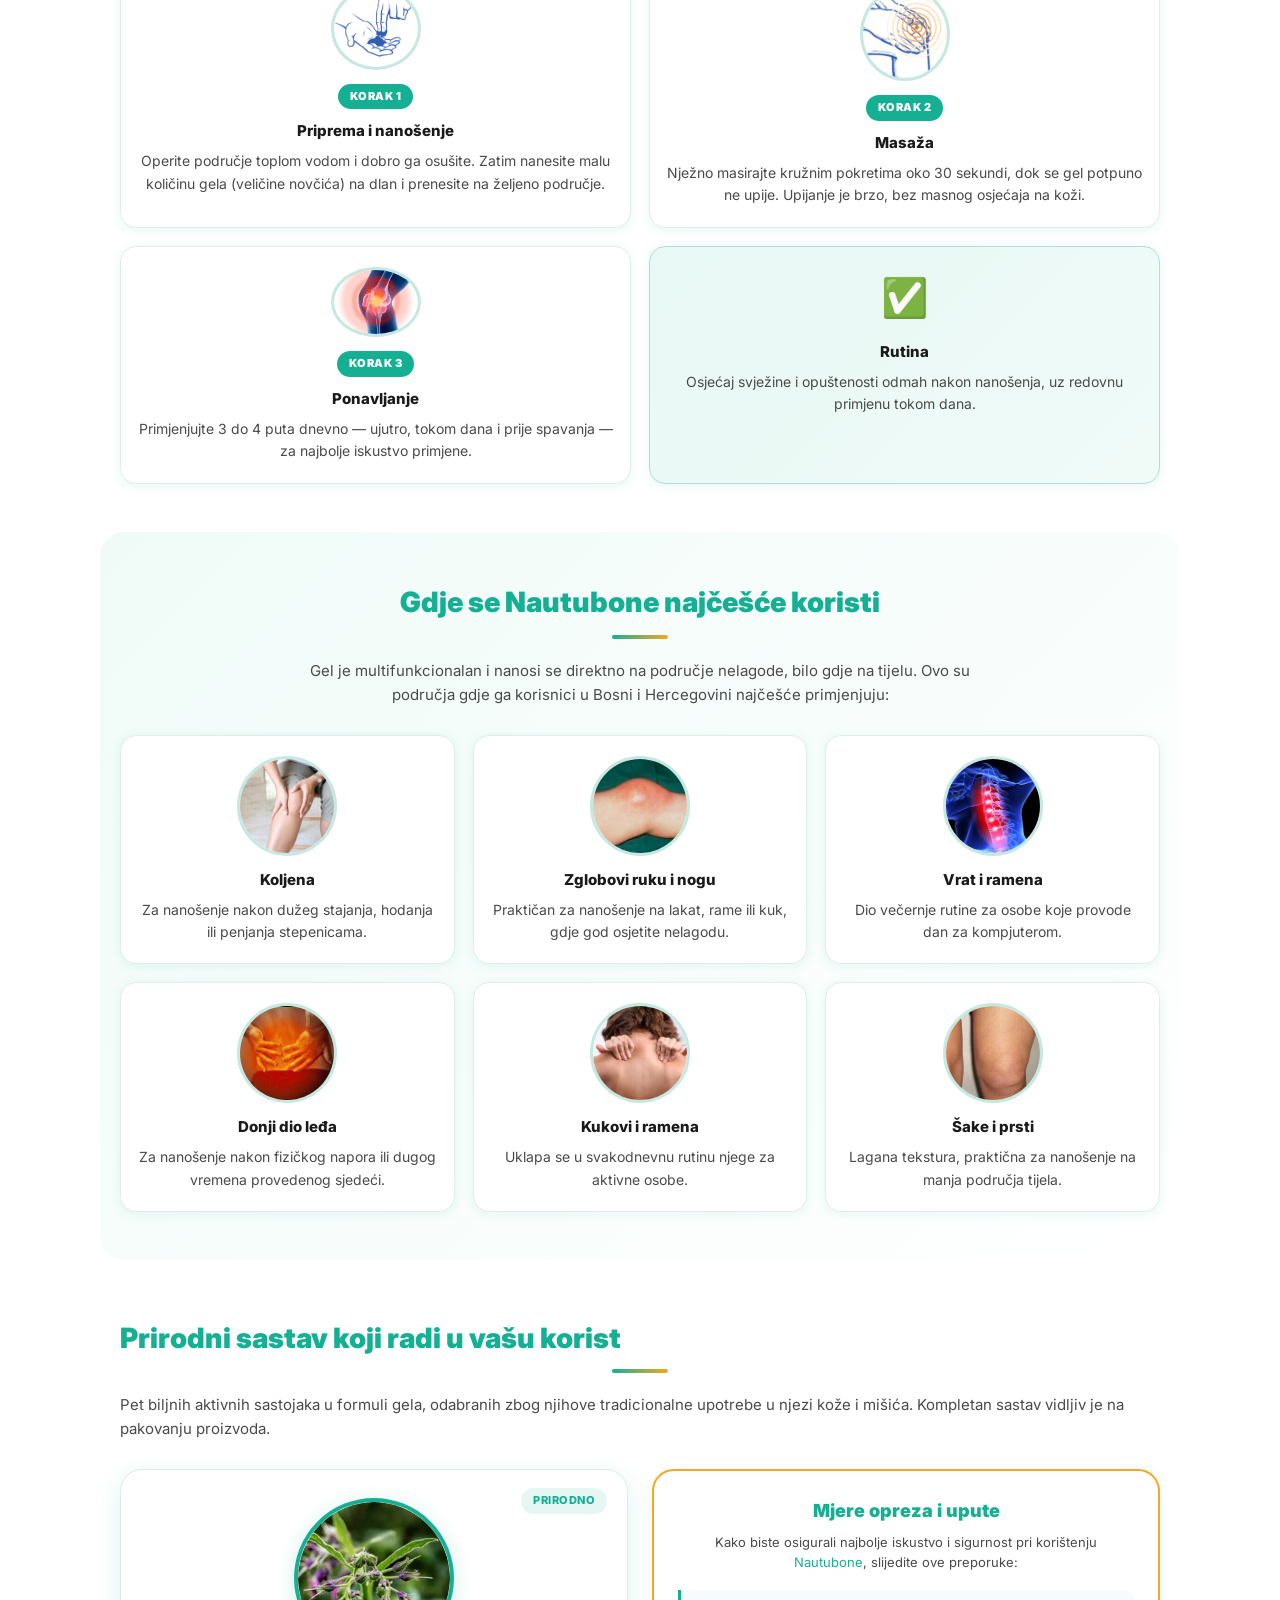
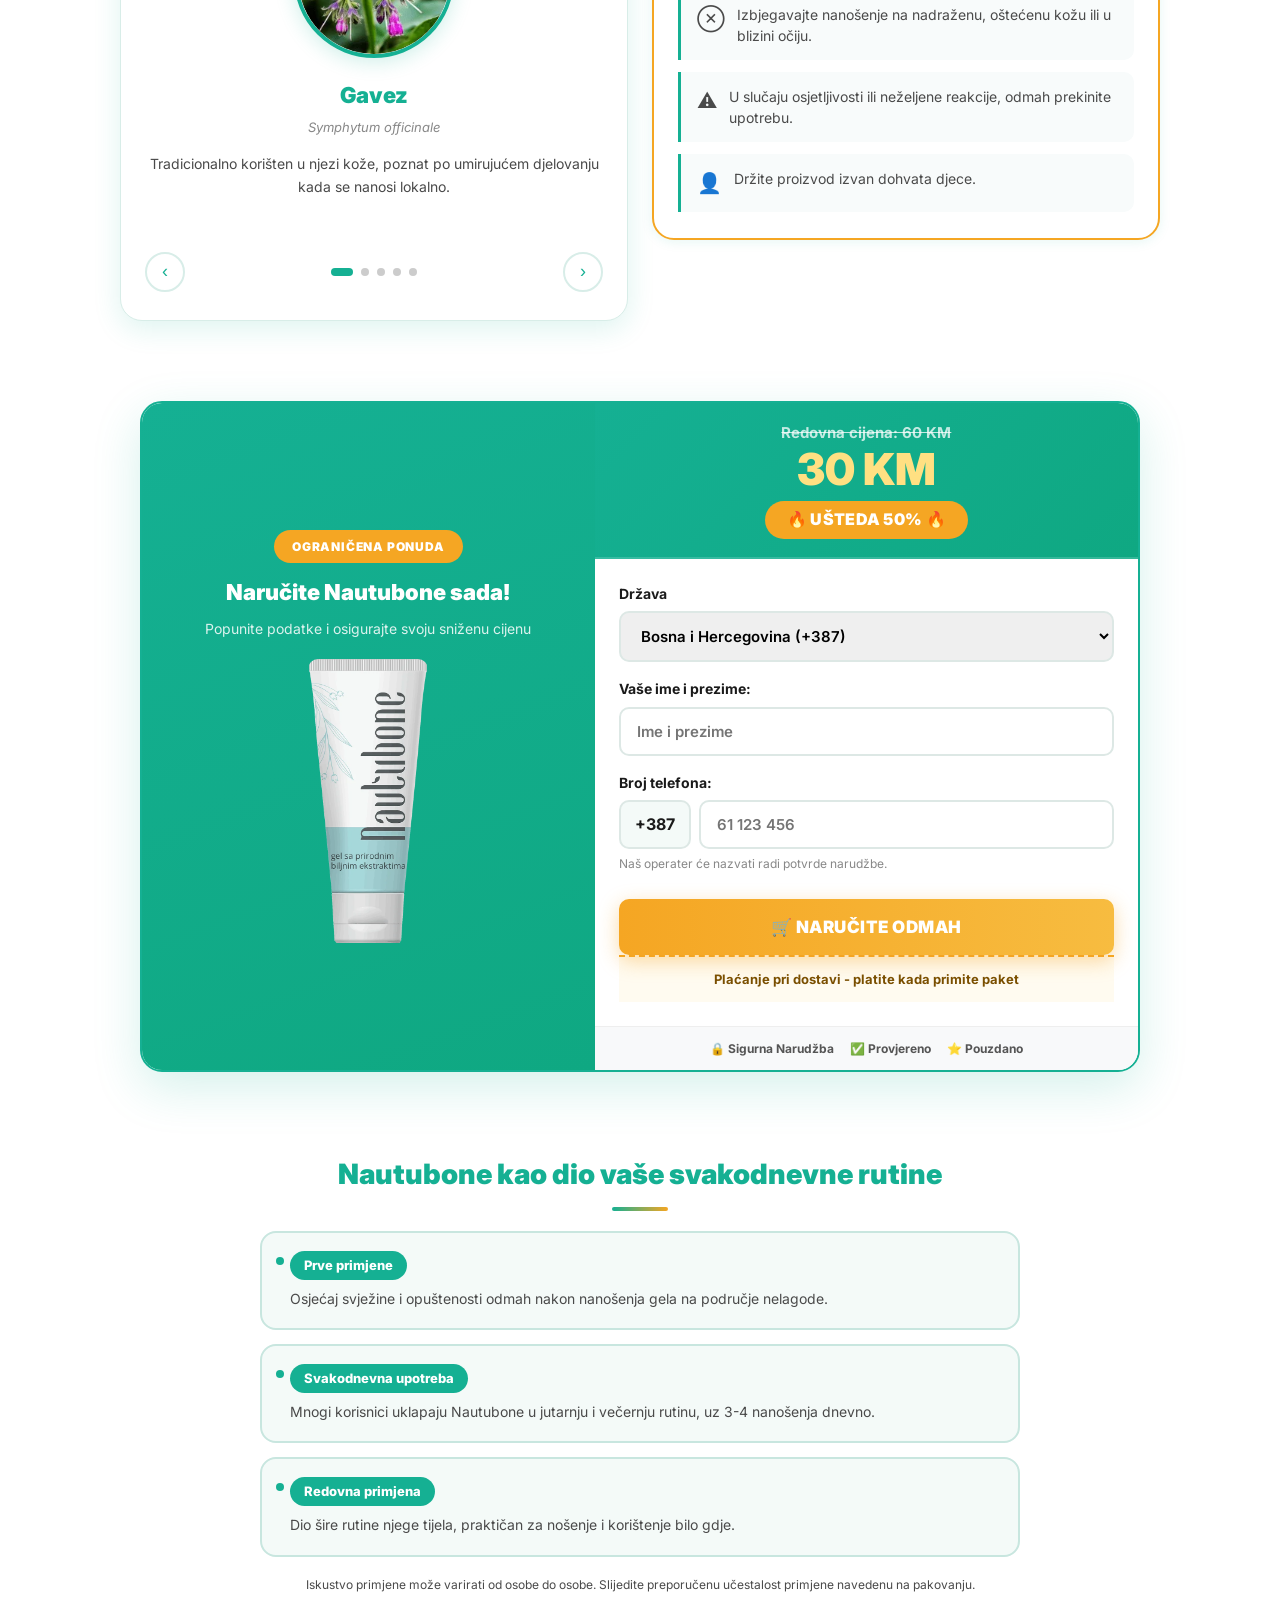
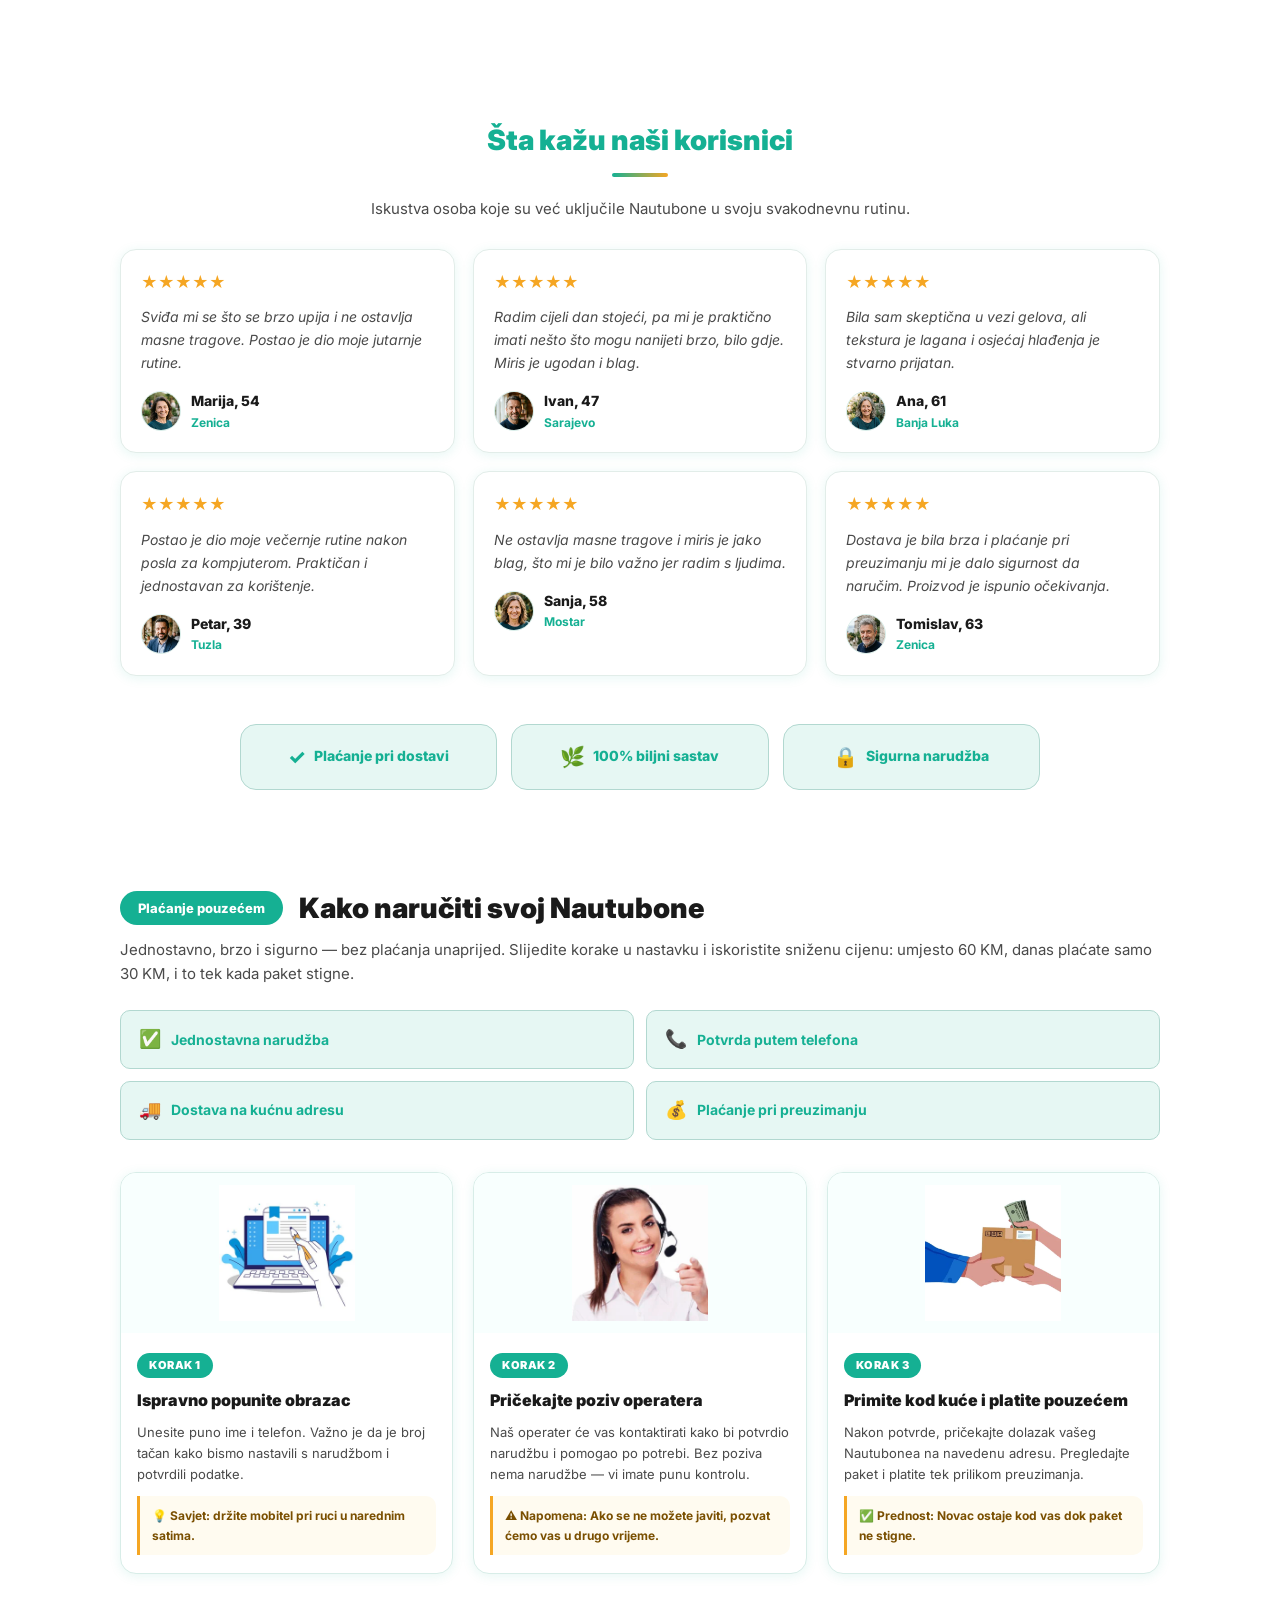
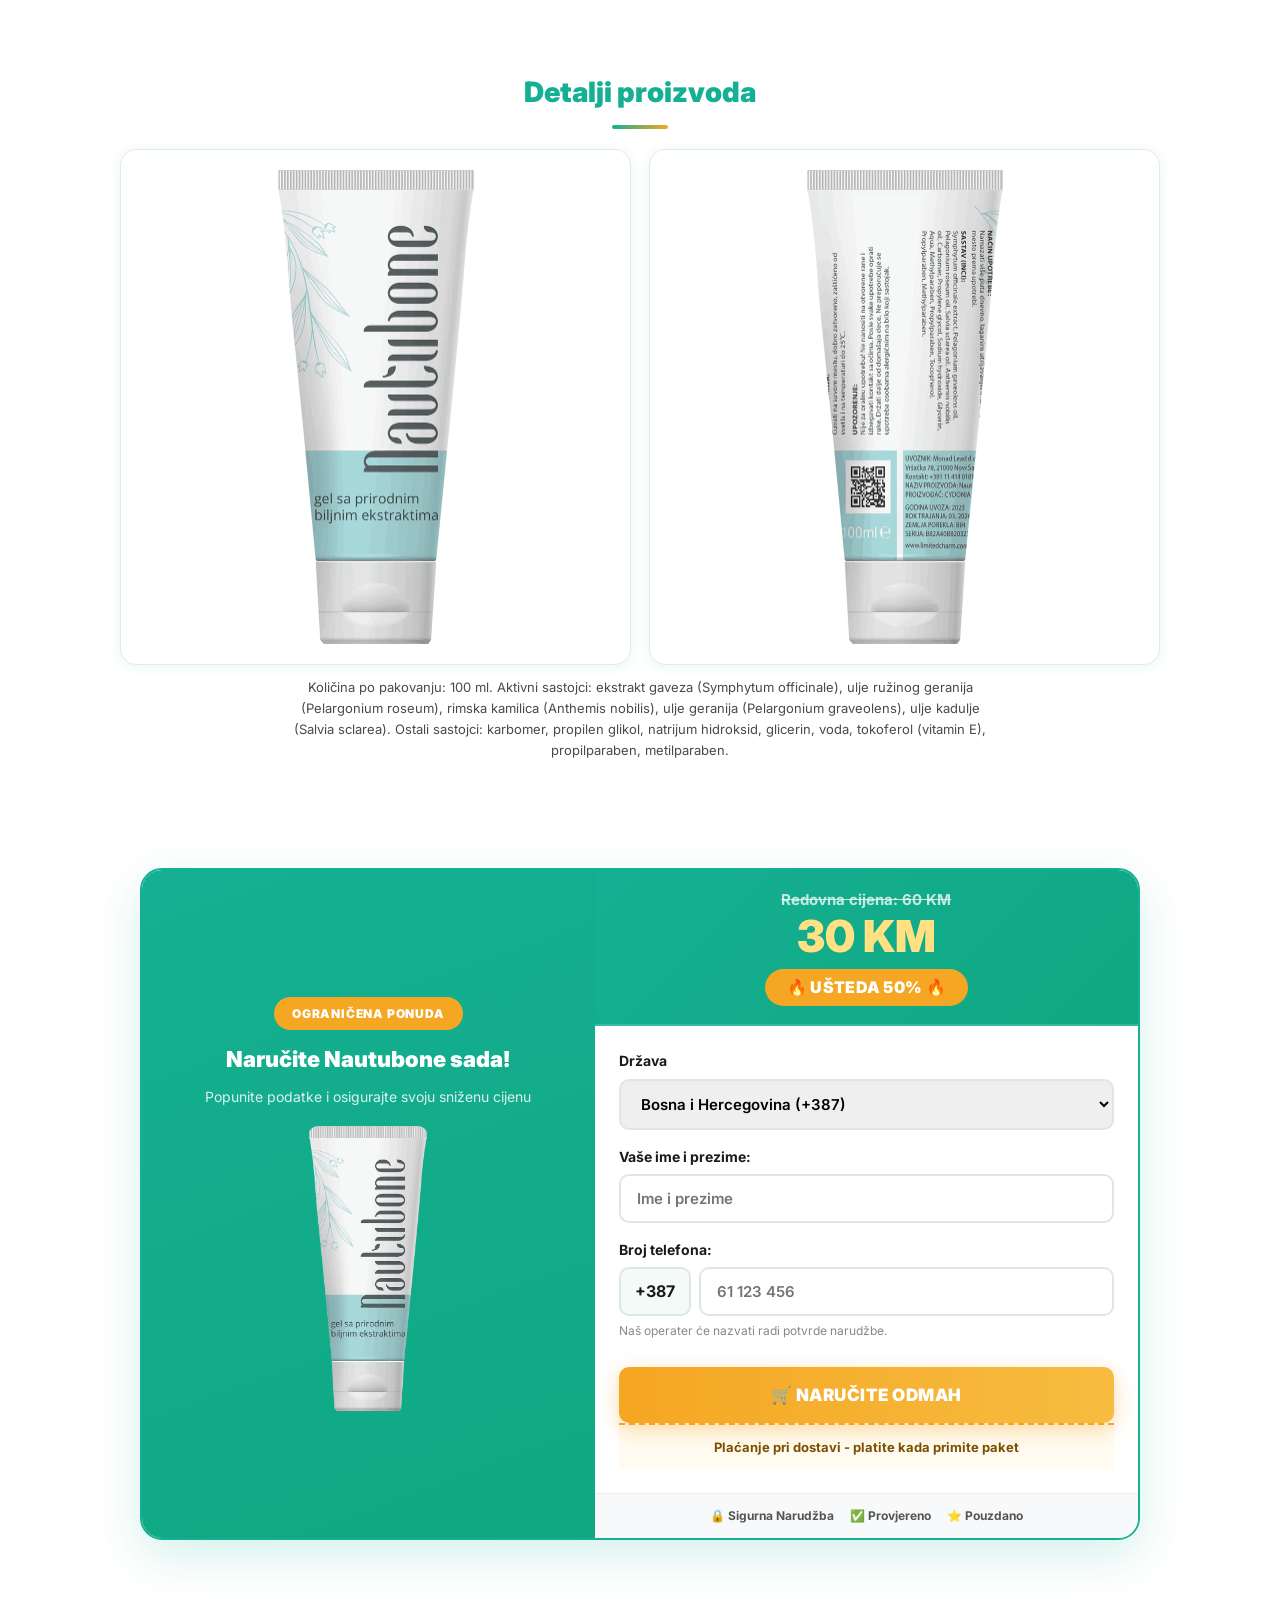
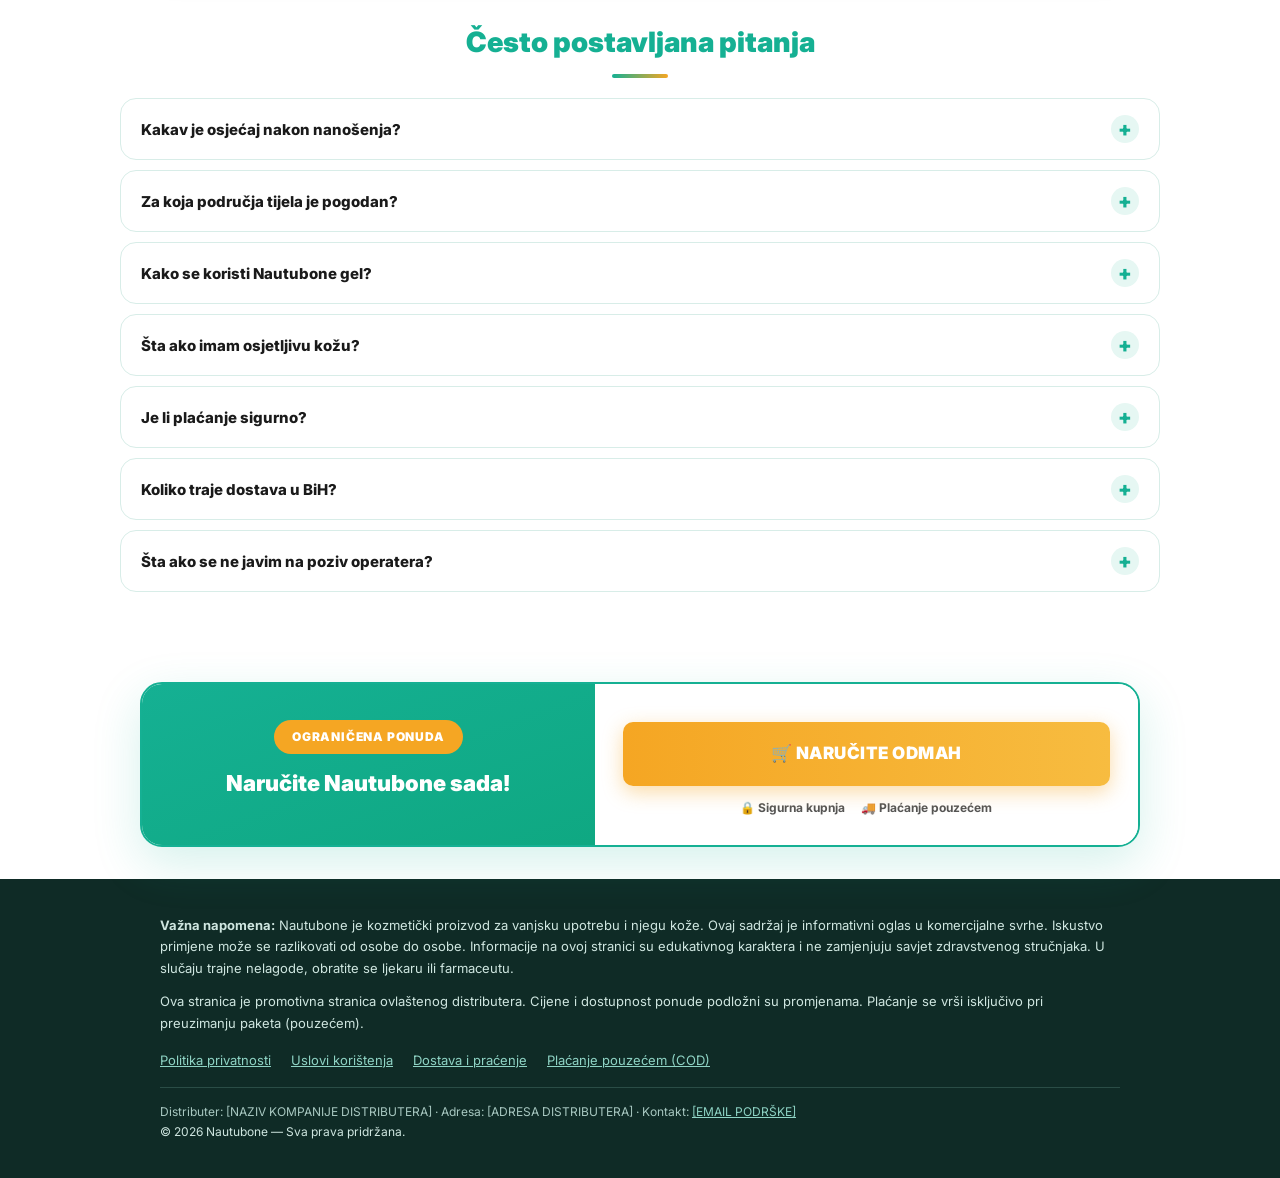
==== commit 1d5bea24: "Update index.html" ====
--- a/index.html
+++ b/index.html
@@ -2,10 +2,153 @@
 <html lang="bs-BA">
 <head>
 <meta charset="UTF-8">
-<title>Nautubone - Udobnost za vaše zglobove</title>
-<meta name="description" content="Nautubone gel sa prirodnim biljnim ekstraktima za osjećaj svježine i opuštenosti na bolnim područjima tijela. Plaćanje pri dostavi.">
+<title>Nautubone Gel – 50% Popusta | Plaćanje Pri Dostavi u BiH</title>
+<meta name="description" content="Nautubone gel sa 100% biljnim sastavom za svakodnevnu njegu zglobova. Sada 30 KM umjesto 60 KM. Naručite online i platite tek kada primite paket na kućnu adresu.">
+<meta name="keywords" content="nautubone, nautubone gel, nautubone cijena, gel za zglobove, gel za koljena, nautubone bih, plaćanje pri dostavi, prirodni gel za zglobove, nautubone naručiti">
 <meta name="viewport" content="width=device-width, initial-scale=1">
+<meta name="robots" content="index, follow">
+<link rel="canonical" href="https://nautubone-ba.vercel.app/">
+
+<!-- Open Graph -->
+<meta property="og:type" content="website">
+<meta property="og:site_name" content="Nautubone BiH">
+<meta property="og:title" content="Nautubone Gel – 50% Popusta | Plaćanje Pri Dostavi">
+<meta property="og:description" content="Biljni gel za svakodnevnu njegu zglobova. 30 KM umjesto 60 KM. Platite tek kada primite paket.">
+<meta property="og:url" content="https://nautubone-ba.vercel.app/">
+<meta property="og:image" content="https://nautubone-ba.vercel.app/img/nautubone_2tubes.jpg">
+<meta property="og:locale" content="bs_BA">
+
+<!-- Twitter Card -->
+<meta name="twitter:card" content="summary_large_image">
+<meta name="twitter:title" content="Nautubone Gel – 50% Popusta | Plaćanje Pri Dostavi">
+<meta name="twitter:description" content="Biljni gel za svakodnevnu njegu zglobova. 30 KM umjesto 60 KM. Platite pri dostavi.">
+<meta name="twitter:image" content="https://nautubone-ba.vercel.app/img/nautubone_2tubes.jpg">
+
+<!-- Performance -->
+<link rel="preconnect" href="https://nautubone-ba.vercel.app">
+<link rel="dns-prefetch" href="//nautubone-ba.vercel.app">
+<link rel="preload" as="image" href="img/nautubone_2tubes.jpg">
+<link rel="icon" href="favicon.ico" type="image/x-icon">
 <link rel="stylesheet" href="css/style.css">
+
+<!-- Schema Markup (JSON-LD @graph) -->
+<script type="application/ld+json">
+{
+  "@context": "https://schema.org",
+  "@graph": [
+    {
+      "@type": "Organization",
+      "@id": "https://nautubone-ba.vercel.app/#organization",
+      "name": "Nautubone BiH",
+      "url": "https://nautubone-ba.vercel.app/",
+      "logo": "https://nautubone-ba.vercel.app/img/nautubone_front.webp"
+    },
+    {
+      "@type": "WebSite",
+      "@id": "https://nautubone-ba.vercel.app/#website",
+      "name": "Nautubone BiH",
+      "url": "https://nautubone-ba.vercel.app/",
+      "inLanguage": "bs-BA",
+      "publisher": { "@id": "https://nautubone-ba.vercel.app/#organization" }
+    },
+    {
+      "@type": "BreadcrumbList",
+      "@id": "https://nautubone-ba.vercel.app/#breadcrumb",
+      "itemListElement": [
+        {
+          "@type": "ListItem",
+          "position": 1,
+          "name": "Početna",
+          "item": "https://nautubone-ba.vercel.app/"
+        }
+      ]
+    },
+    {
+      "@type": "Product",
+      "@id": "https://nautubone-ba.vercel.app/#product",
+      "name": "Nautubone",
+      "description": "Gel sa 100% biljnim sastavom za svakodnevnu njegu zglobova. Sadrži ekstrakt gaveza, ulje ružinog geranija, rimsku kamilicu, ulje geranija i ulje kadulje. Pakovanje od 100 ml.",
+      "image": [
+        "https://nautubone-ba.vercel.app/img/nautubone_2tubes.jpg",
+        "https://nautubone-ba.vercel.app/img/nautubone_front.webp",
+        "https://nautubone-ba.vercel.app/img/nautubone_back.webp"
+      ],
+      "brand": { "@type": "Brand", "name": "Nautubone" },
+      "offers": {
+        "@type": "Offer",
+        "url": "https://nautubone-ba.vercel.app/",
+        "priceCurrency": "BAM",
+        "price": "30",
+        "priceValidUntil": "2026-12-31",
+        "availability": "https://schema.org/InStock",
+        "itemCondition": "https://schema.org/NewCondition"
+      }
+    },
+    {
+      "@type": "FAQPage",
+      "@id": "https://nautubone-ba.vercel.app/#faq",
+      "mainEntity": [
+        {
+          "@type": "Question",
+          "name": "Kakav je osjećaj nakon nanošenja?",
+          "acceptedAnswer": {
+            "@type": "Answer",
+            "text": "Odmah nakon nanošenja i masaže, koža ima osjećaj svježine i opuštenosti. Iskustvo primjene može varirati od osobe do osobe."
+          }
+        },
+        {
+          "@type": "Question",
+          "name": "Za koja područja tijela je pogodan?",
+          "acceptedAnswer": {
+            "@type": "Answer",
+            "text": "Gel je multifunkcionalan i nanosi se na koljena, ramena, leđa, vrat, šake ili gležnjeve, ovisno o vašoj potrebi."
+          }
+        },
+        {
+          "@type": "Question",
+          "name": "Kako se koristi Nautubone gel?",
+          "acceptedAnswer": {
+            "@type": "Answer",
+            "text": "Operite područje toplom vodom i dobro ga osušite. Nanesite tanki sloj gela i nježno masirajte kružnim pokretima oko 30 sekundi, do potpune apsorpcije. Ponavljajte 3 do 4 puta dnevno. Ne ostavlja masne tragove."
+          }
+        },
+        {
+          "@type": "Question",
+          "name": "Šta ako imam osjetljivu kožu?",
+          "acceptedAnswer": {
+            "@type": "Answer",
+            "text": "Formula je bazirana na biljnim sastojcima poznatim po dobroj podnošljivosti. Ako je vaša koža vrlo osjetljiva, preporučujemo test na malom području prije redovne primjene. U slučaju iritacije, prekinite upotrebu."
+          }
+        },
+        {
+          "@type": "Question",
+          "name": "Je li plaćanje sigurno?",
+          "acceptedAnswer": {
+            "@type": "Answer",
+            "text": "Da. Plaćate isključivo pri dostavi, direktno dostavljaču, kada paket stigne na vašu adresu. Ne dijelite podatke kartice online niti plaćate unaprijed."
+          }
+        },
+        {
+          "@type": "Question",
+          "name": "Koliko traje dostava u BiH?",
+          "acceptedAnswer": {
+            "@type": "Answer",
+            "text": "Naš operater potvrđuje procijenjeni rok dostave telefonom nakon potvrde narudžbe, ovisno o vašoj regiji u Bosni i Hercegovini."
+          }
+        },
+        {
+          "@type": "Question",
+          "name": "Šta ako se ne javim na poziv operatera?",
+          "acceptedAnswer": {
+            "@type": "Answer",
+            "text": "Nema problema, pokušat ćemo vas ponovo kontaktirati u drugom terminu kako bismo dovršili vašu narudžbu."
+          }
+        }
+      ]
+    }
+  ]
+}
+</script>
 </head>
 <body>
 
@@ -30,15 +173,15 @@
 <section class="hero">
   <div class="hero-col-left">
     <h1><span class="produto-nome destaque">Nautubone</span> – udobnost za vaše zglobove, bez čekanja</h1>
-    <p class="sub">Gel koji nanosite izravno na područje nelagode: daje osjećaj svježine i opuštenosti, i postaje dio vaše svakodnevne rutine njege.</p>
+    <p class="sub">Biljni gel koji nanosite direktno na područje nelagode: pruža trenutni osjećaj svježine i opuštenosti, i postaje dio vaše svakodnevne rutine njege zglobova. Bez plaćanja unaprijed — platite tek kada paket stigne u vaše ruke.</p>
 
     <ul class="beneficios">
       <li>Osjećaj svježine i opuštenosti odmah nakon nanošenja</li>
       <li>Pogodan za koljena, ramena, leđa, vrat, šake i gležnjeve</li>
-      <li>Sastav na bazi prirodnih biljnih ekstrakata</li>
-      <li>Brzo se upija, ne ostavlja masne tragove ni mrlje</li>
-      <li>Pogodan za svakodnevnu primjenu, bez recepta</li>
-      <li>Bez agresivnih kemikalija u sastavu</li>
+      <li>100% biljni sastav — pet biljnih ekstrakata i ulja</li>
+      <li>Brzo se upija, ne ostavlja masne tragove ni mrlje na odjeći</li>
+      <li>Pogodan za svakodnevnu primjenu, dostupan bez recepta</li>
+      <li>Sa vitaminom E, bez agresivnih hemikalija u aktivnom sastavu</li>
     </ul>
 
     <div class="quick-facts">
@@ -54,7 +197,7 @@
       <div id="price-new-value"></div>
       <div id="price-discount-value"></div>
     </div>
-    <img class="product-pulse hero-product-img" src="img/nautubone_2tubes.jpg" alt="Nautubone gel - 2 tubos"
+    <img class="product-pulse hero-product-img" src="img/nautubone_2tubes.jpg" alt="Nautubone gel za zglobove - pakovanje"
       style="max-width:240px;margin:16px auto 0;border-radius:16px;">
   </div>
 </section>
@@ -111,58 +254,58 @@
 <section class="section anim">
   <h2>Kako <span class="produto-nome">Nautubone</span> djeluje</h2>
   <div class="section-divider"></div>
-  <p class="lead">Formula kombinira biljne ekstrakte tradicionalno korištene za osjećaj opuštenosti kože i mišića. Gel se nanosi izravno na područje nelagode, kao dio svakodnevne rutine njege tijela.</p>
+  <p class="lead">Formula kombinuje pet biljnih ekstrakata i ulja tradicionalno korištenih za osjećaj opuštenosti kože i mišića. Gel se nanosi direktno na područje nelagode i brzo upija, kao dio svakodnevne rutine njege zglobova kod kuće.</p>
   <div class="grid-cards">
     <div class="card-simple anim">
-      <img src="img/htu-item1.webp" alt="Nanošenje gela" style="max-width:90px;margin:0 auto 12px;border-radius:50%;border:3px solid #c5e8e0;">
+      <img src="img/htu-item1.webp" alt="Priprema i nanošenje gela" style="max-width:90px;margin:0 auto 12px;border-radius:50%;border:3px solid #c5e8e0;">
       <span class="step-badge">Korak 1</span>
-      <strong>Nanošenje</strong><p>Mala količina gela (veličine novčića) nanosi se na dlan, a zatim na zahvaćeno područje. Nije potrebna velika količina za prekrivanje cijele zone nelagode.</p>
+      <strong>Priprema i nanošenje</strong><p>Operite područje toplom vodom i dobro ga osušite. Zatim nanesite malu količinu gela (veličine novčića) na dlan i prenesite na željeno područje.</p>
     </div>
     <div class="card-simple anim">
       <img src="img/htu-item2.webp" alt="Masaža gela" style="max-width:90px;margin:0 auto 12px;border-radius:50%;border:3px solid #c5e8e0;">
       <span class="step-badge">Korak 2</span>
-      <strong>Masaža</strong><p>Nježno se masira kružnim pokretima dok se gel potpuno ne upije. Upijanje je brzo, bez masnog osjećaja na koži.</p>
+      <strong>Masaža</strong><p>Nježno masirajte kružnim pokretima oko 30 sekundi, dok se gel potpuno ne upije. Upijanje je brzo, bez masnog osjećaja na koži.</p>
     </div>
     <div class="card-simple anim">
       <img src="img/block-bg3.webp" alt="Redovna primjena" style="max-width:90px;margin:0 auto 12px;border-radius:50%;border:3px solid #c5e8e0;">
       <span class="step-badge">Korak 3</span>
-      <strong>Ponavljanje</strong><p>Primjenjuje se 2 do 3 puta dnevno: ujutro, tijekom dana i prije spavanja, kao dio rutine njege.</p>
+      <strong>Ponavljanje</strong><p>Primjenjujte 3 do 4 puta dnevno — ujutro, tokom dana i prije spavanja — za najbolje iskustvo primjene.</p>
     </div>
     <div class="card-simple anim" style="background:linear-gradient(135deg,#e8f8f4,#f0fbf8);border-color:#b0ddd4;">
       <div style="font-size:38px;margin:0 auto 12px;">✅</div>
-      <strong>Rutina</strong><p>Osjećaj svježine i opuštenosti odmah nakon nanošenja, uz redovitu primjenu tijekom dana.</p>
-    </div>
-  </div>
-</section>
-
-<!-- ÁREAS DE APLICAÇÃO (sem nome de doença) -->
+      <strong>Rutina</strong><p>Osjećaj svježine i opuštenosti odmah nakon nanošenja, uz redovnu primjenu tokom dana.</p>
+    </div>
+  </div>
+</section>
+
+<!-- ÁREAS DE APLICAÇÃO -->
 <section class="section anim" style="background:linear-gradient(135deg,#f0fbf8 0%,#fff 100%);border-radius:24px;max-width:1080px;margin:0 auto 8px;">
   <h2>Gdje se Nautubone najčešće koristi</h2>
   <div class="section-divider"></div>
-  <p class="lead">Gel je multifunkcionalan i nanosi se izravno na područje nelagode, bilo gdje na tijelu. Ovo su područja gdje ga korisnici najčešće primjenjuju:</p>
+  <p class="lead">Gel je multifunkcionalan i nanosi se direktno na područje nelagode, bilo gdje na tijelu. Ovo su područja gdje ga korisnici u Bosni i Hercegovini najčešće primjenjuju:</p>
   <div class="grid-cards" style="grid-template-columns:repeat(3,1fr);">
     <div class="card-simple anim">
-      <img src="img/artrite_artrose.webp" alt="Koljena" style="max-width:100px;border-radius:50%;margin:0 auto 12px;border:3px solid #c5e8e0;">
+      <img src="img/area_koljena.webp" alt="Njega područja koljena" style="max-width:100px;border-radius:50%;margin:0 auto 12px;border:3px solid #c5e8e0;">
       <strong>Koljena</strong><p>Za nanošenje nakon dužeg stajanja, hodanja ili penjanja stepenicama.</p>
     </div>
     <div class="card-simple anim">
-      <img src="img/bursite.webp" alt="Zglobovi ruku i nogu" style="max-width:100px;border-radius:50%;margin:0 auto 12px;border:3px solid #c5e8e0;">
+      <img src="img/area_zglobovi.webp" alt="Njega zglobova ruku i nogu" style="max-width:100px;border-radius:50%;margin:0 auto 12px;border:3px solid #c5e8e0;">
       <strong>Zglobovi ruku i nogu</strong><p>Praktičan za nanošenje na lakat, rame ili kuk, gdje god osjetite nelagodu.</p>
     </div>
     <div class="card-simple anim">
-      <img src="img/cervicalgia.webp" alt="Vrat i ramena" style="max-width:100px;border-radius:50%;margin:0 auto 12px;border:3px solid #c5e8e0;">
-      <strong>Vrat i ramena</strong><p>Dio večernje rutine za osobe koje provode dan za računalom.</p>
+      <img src="img/area_vrat_ramena.webp" alt="Njega vrata i ramena" style="max-width:100px;border-radius:50%;margin:0 auto 12px;border:3px solid #c5e8e0;">
+      <strong>Vrat i ramena</strong><p>Dio večernje rutine za osobe koje provode dan za kompjuterom.</p>
     </div>
     <div class="card-simple anim">
-      <img src="img/dor_forte.webp" alt="Donji dio leđa" style="max-width:100px;border-radius:50%;margin:0 auto 12px;border:3px solid #c5e8e0;">
+      <img src="img/area_ledja.webp" alt="Njega donjeg dijela leđa" style="max-width:100px;border-radius:50%;margin:0 auto 12px;border:3px solid #c5e8e0;">
       <strong>Donji dio leđa</strong><p>Za nanošenje nakon fizičkog napora ili dugog vremena provedenog sjedeći.</p>
     </div>
     <div class="card-simple anim">
-      <img src="img/osteocondrose_osteoporose.webp" alt="Kukovi i ramena" style="max-width:100px;border-radius:50%;margin:0 auto 12px;border:3px solid #c5e8e0;">
+      <img src="img/area_kukovi.webp" alt="Njega kukova i ramena" style="max-width:100px;border-radius:50%;margin:0 auto 12px;border:3px solid #c5e8e0;">
       <strong>Kukovi i ramena</strong><p>Uklapa se u svakodnevnu rutinu njege za aktivne osobe.</p>
     </div>
     <div class="card-simple anim">
-      <img src="img/sinovite.webp" alt="Šake i prsti" style="max-width:100px;border-radius:50%;margin:0 auto 12px;border:3px solid #c5e8e0;">
+      <img src="img/area_sake_prsti.webp" alt="Njega šaka i prstiju" style="max-width:100px;border-radius:50%;margin:0 auto 12px;border:3px solid #c5e8e0;">
       <strong>Šake i prsti</strong><p>Lagana tekstura, praktična za nanošenje na manja područja tijela.</p>
     </div>
   </div>
@@ -172,13 +315,13 @@
 <section class="ingredients-section anim">
   <h2>Prirodni sastav koji radi u vašu korist</h2>
   <div class="section-divider"></div>
-  <p class="lead">Pet biljnih aktivnih sastojaka u formuli gela, odabranih za njihovu tradicionalnu upotrebu u njezi kože i mišića.</p>
+  <p class="lead">Pet biljnih aktivnih sastojaka u formuli gela, odabranih zbog njihove tradicionalne upotrebe u njezi kože i mišića. Kompletan sastav vidljiv je na pakovanju proizvoda.</p>
 
   <div class="ingredients-layout">
     <div class="carousel-wrap">
       <span class="carousel-badge">Prirodno</span>
       <div class="carousel-img-wrap">
-        <img id="carousel-img" src="img/Symphytum_officinale.webp" alt="Ingredient">
+        <img id="carousel-img" src="img/Symphytum_officinale.webp" alt="Gavez - Symphytum officinale">
       </div>
       <div class="carousel-name" id="carousel-name">Gavez</div>
       <div class="carousel-latin" id="carousel-latin">Symphytum officinale</div>
@@ -209,7 +352,7 @@
   </div>
 </section>
 
-<!-- ══ FORMULÁRIO 2 — após ingredientes ══════════ -->
+<!-- ══ FORMULÁRIO 2 ══════════ -->
 <div class="form-container anim" id="formulario-oferta-2">
   <div class="form-two-columns">
     <div class="left-column" style="text-align:center;">
@@ -263,15 +406,15 @@
   <div class="section-divider"></div>
   <div class="timeline">
     <div class="card anim"><span class="when">Prve primjene</span><p>Osjećaj svježine i opuštenosti odmah nakon nanošenja gela na područje nelagode.</p></div>
-    <div class="card anim"><span class="when">Svakodnevna upotreba</span><p>Mnogi korisnici uklapaju Nautubone u jutarnju ili večernju rutinu, uz 2-3 nanošenja dnevno.</p></div>
-    <div class="card anim"><span class="when">Redovita primjena</span><p>Dio šire rutine njege tijela, praktičan za nošenje i korištenje bilo gdje.</p></div>
-  </div>
-  <p class="lead" style="margin-top:18px;font-size:12px;">Iskustvo primjene može varirati od osobe do osobe. Slijedite preporučenu učestalost primjene navedenu na pakiranju.</p>
+    <div class="card anim"><span class="when">Svakodnevna upotreba</span><p>Mnogi korisnici uklapaju Nautubone u jutarnju i večernju rutinu, uz 3-4 nanošenja dnevno.</p></div>
+    <div class="card anim"><span class="when">Redovna primjena</span><p>Dio šire rutine njege tijela, praktičan za nošenje i korištenje bilo gdje.</p></div>
+  </div>
+  <p class="lead" style="margin-top:18px;font-size:12px;">Iskustvo primjene može varirati od osobe do osobe. Slijedite preporučenu učestalost primjene navedenu na pakovanju.</p>
 </section>
 
 <!-- DEPOIMENTOS -->
 <section class="section anim">
-  <h2>Što kažu naši korisnici</h2>
+  <h2>Šta kažu naši korisnici</h2>
   <div class="section-divider"></div>
   <p class="lead">Iskustva osoba koje su već uključile Nautubone u svoju svakodnevnu rutinu.</p>
   <div class="testimonials-grid">
@@ -301,7 +444,7 @@
     </div>
     <div class="testimonial-card anim">
       <div class="testimonial-stars">★★★★★</div>
-      <p class="testimonial-text">Postao je dio moje večernje rutine nakon posla za računalom. Praktičan i jednostavan za korištenje.</p>
+      <p class="testimonial-text">Postao je dio moje večernje rutine nakon posla za kompjuterom. Praktičan i jednostavan za korištenje.</p>
       <div class="testimonial-author">
         <img class="testimonial-avatar" src="img/avatar_petar.webp" alt="Petar">
         <div><div class="testimonial-name">Petar, 39</div><div class="testimonial-result">Tuzla</div></div>
@@ -341,7 +484,7 @@
     <span class="order-pill">Plaćanje pouzećem</span>
     <h2>Kako naručiti svoj Nautubone</h2>
   </div>
-  <p class="order-sub">Jednostavno, brzo i sigurno. Slijedite korake u nastavku i iskoristite ponudu — od <span id="order-price-old"></span> za <span id="order-price-new"></span>.</p>
+  <p class="order-sub">Jednostavno, brzo i sigurno — bez plaćanja unaprijed. Slijedite korake u nastavku i iskoristite sniženu cijenu: umjesto <span id="order-price-old"></span>, danas plaćate samo <span id="order-price-new"></span>, i to tek kada paket stigne.</p>
 
   <div class="order-trust-grid">
     <div class="order-trust-item"><span>✅</span> Jednostavna narudžba</div>
@@ -355,9 +498,9 @@
       <img class="order-step-img" src="img/order_step1.webp" alt="Ispunite obrazac">
       <div class="order-step-body">
         <span class="order-step-label">Korak 1</span>
-        <h3>Ispravno ispunite obrazac</h3>
-        <p>Unesite puno ime i telefon. Važno je da je broj točan kako bismo nastavili s narudžbom i potvrdili podatke.</p>
-        <div class="order-tip">💡 Savjet: držite mobitel pri ruci u sljedećim satima.</div>
+        <h3>Ispravno popunite obrazac</h3>
+        <p>Unesite puno ime i telefon. Važno je da je broj tačan kako bismo nastavili s narudžbom i potvrdili podatke.</p>
+        <div class="order-tip">💡 Savjet: držite mobitel pri ruci u narednim satima.</div>
       </div>
     </div>
     <div class="order-step anim">
@@ -365,7 +508,7 @@
       <div class="order-step-body">
         <span class="order-step-label">Korak 2</span>
         <h3>Pričekajte poziv operatera</h3>
-        <p>Naš operater će vas kontaktirati kako bi potvrdio narudžbu i pomogao po potrebi.</p>
+        <p>Naš operater će vas kontaktirati kako bi potvrdio narudžbu i pomogao po potrebi. Bez poziva nema narudžbe — vi imate punu kontrolu.</p>
         <div class="order-tip">⚠ Napomena: Ako se ne možete javiti, pozvat ćemo vas u drugo vrijeme.</div>
       </div>
     </div>
@@ -374,8 +517,8 @@
       <div class="order-step-body">
         <span class="order-step-label">Korak 3</span>
         <h3>Primite kod kuće i platite pouzećem</h3>
-        <p>Nakon potvrde, pričekajte dolazak vašeg Nautubonea na navedenu adresu i platite prilikom preuzimanja.</p>
-        <div class="order-tip">✅ Prednost: Jednostavno, praktično i sigurno.</div>
+        <p>Nakon potvrde, pričekajte dolazak vašeg Nautubonea na navedenu adresu. Pregledajte paket i platite tek prilikom preuzimanja.</p>
+        <div class="order-tip">✅ Prednost: Novac ostaje kod vas dok paket ne stigne.</div>
       </div>
     </div>
   </div>
@@ -386,13 +529,13 @@
   <h2>Detalji proizvoda</h2>
   <div class="section-divider"></div>
   <div class="product-detail-grid">
-    <div class="card-simple product-detail-card"><img src="img/nautubone_front.webp" alt="Nautubone gel" style="max-width:200px;margin:0 auto;"></div>
+    <div class="card-simple product-detail-card"><img src="img/nautubone_front.webp" alt="Nautubone gel - prednja strana" style="max-width:200px;margin:0 auto;"></div>
     <div class="card-simple product-detail-card"><img src="img/nautubone_back.webp" alt="Nautubone - sastav i upute" style="max-width:200px;margin:0 auto;"></div>
   </div>
-  <p class="lead" style="margin-top:12px;font-size:13px;">Količina po pakovanju: 100 ml. Sastav na bazi prirodnih biljnih ekstrakata, vidljiv na pakiranju.</p>
-</section>
-
-<!-- ══ FORMULÁRIO 3 — antes do FAQ ═══════════════ -->
+  <p class="lead" style="margin-top:12px;font-size:13px;">Količina po pakovanju: 100 ml. Aktivni sastojci: ekstrakt gaveza (Symphytum officinale), ulje ružinog geranija (Pelargonium roseum), rimska kamilica (Anthemis nobilis), ulje geranija (Pelargonium graveolens), ulje kadulje (Salvia sclarea). Ostali sastojci: karbomer, propilen glikol, natrijum hidroksid, glicerin, voda, tokoferol (vitamin E), propilparaben, metilparaben.</p>
+</section>
+
+<!-- ══ FORMULÁRIO 3 ═══════════════ -->
 <div class="form-container anim" id="formulario-oferta-3">
   <div class="form-two-columns">
     <div class="left-column" style="text-align:center;">
@@ -441,7 +584,7 @@
 </div>
 
 <!-- FAQ -->
-<section class="section anim">
+<section class="section anim" id="faq">
   <h2>Često postavljana pitanja</h2>
   <div class="section-divider"></div>
 
@@ -450,7 +593,7 @@
       Kakav je osjećaj nakon nanošenja?
       <span class="faq-icon">+</span>
     </button>
-    <div class="faq-answer">Odmah nakon nanošenja i masaže, koža ima osjećaj svježine. Iskustvo primjene može varirati od osobe do osobe.</div>
+    <div class="faq-answer">Odmah nakon nanošenja i masaže, koža ima osjećaj svježine i opuštenosti. Iskustvo primjene može varirati od osobe do osobe.</div>
   </div>
 
   <div class="faq-item anim">
@@ -458,23 +601,23 @@
       Za koja područja tijela je pogodan?
       <span class="faq-icon">+</span>
     </button>
-    <div class="faq-answer">Gel je multifunkcionalan - nanosi se na koljena, ramena, leđa, vrat, šake ili gležnjeve, ovisno o vašoj potrebi.</div>
+    <div class="faq-answer">Gel je multifunkcionalan i nanosi se na koljena, ramena, leđa, vrat, šake ili gležnjeve, ovisno o vašoj potrebi.</div>
   </div>
 
   <div class="faq-item anim">
     <button class="faq-question" aria-expanded="false">
-      Kako se koristi? Je li komplicirano?
+      Kako se koristi Nautubone gel?
       <span class="faq-icon">+</span>
     </button>
-    <div class="faq-answer">Jednostavno je: nanesite tanki sloj na željeno područje 2 do 3 puta dnevno, nježnim pokretima do potpune apsorpcije. Ne ostavlja masne tragove i ne zahtijeva zavoje.</div>
+    <div class="faq-answer">Operite područje toplom vodom i dobro ga osušite. Nanesite tanki sloj gela i nježno masirajte kružnim pokretima oko 30 sekundi, do potpune apsorpcije. Ponavljajte 3 do 4 puta dnevno. Ne ostavlja masne tragove.</div>
   </div>
 
   <div class="faq-item anim">
     <button class="faq-question" aria-expanded="false">
-      Ima li nuspojava? Što ako imam osjetljivu kožu?
+      Šta ako imam osjetljivu kožu?
       <span class="faq-icon">+</span>
     </button>
-    <div class="faq-answer">Formula je bazirana na sastojcima poznatim po dobroj podnošljivosti. Ako je vaša koža vrlo osjetljiva, preporučujemo test na malom području prije redovne primjene. U slučaju iritacije, prekinite uporabu.</div>
+    <div class="faq-answer">Formula je bazirana na biljnim sastojcima poznatim po dobroj podnošljivosti. Ako je vaša koža vrlo osjetljiva, preporučujemo test na malom području prije redovne primjene. U slučaju iritacije, prekinite upotrebu.</div>
   </div>
 
   <div class="faq-item anim">
@@ -482,23 +625,23 @@
       Je li plaćanje sigurno?
       <span class="faq-icon">+</span>
     </button>
-    <div class="faq-answer">Plaćate isključivo pri dostavi, izravno dostavljaču. Ne dijelite podatke kartice online niti unaprijed.</div>
+    <div class="faq-answer">Da. Plaćate isključivo pri dostavi, direktno dostavljaču, kada paket stigne na vašu adresu. Ne dijelite podatke kartice online niti plaćate unaprijed.</div>
   </div>
 
   <div class="faq-item anim">
     <button class="faq-question" aria-expanded="false">
-      Koliko traje dostava?
+      Koliko traje dostava u BiH?
       <span class="faq-icon">+</span>
     </button>
-    <div class="faq-answer">Naš operater potvrđuje procijenjeni rok dostave telefonskim putem nakon potvrde narudžbe, ovisno o regiji.</div>
+    <div class="faq-answer">Naš operater potvrđuje procijenjeni rok dostave telefonom nakon potvrde narudžbe, ovisno o vašoj regiji u Bosni i Hercegovini.</div>
   </div>
 
   <div class="faq-item anim">
     <button class="faq-question" aria-expanded="false">
-      Što ako se ne javim na poziv operatera?
+      Šta ako se ne javim na poziv operatera?
       <span class="faq-icon">+</span>
     </button>
-    <div class="faq-answer">Nema problema, pokušat ćemo ponovno kontaktirati u drugom terminu kako bismo dovršili vašu narudžbu.</div>
+    <div class="faq-answer">Nema problema, pokušat ćemo vas ponovo kontaktirati u drugom terminu kako bismo dovršili vašu narudžbu.</div>
   </div>
 </section>
 
@@ -523,9 +666,31 @@
   </div>
 </div>
 
-<footer class="legal">
-  <p>Ovaj sadržaj je informativni oglas u komercijalne svrhe. Rezultati se mogu razlikovati od osobe do osobe. Informacije su edukativnog karaktera i ne zamjenjuju medicinski savjet. U slučaju trajnih simptoma, obratite se zdravstvenom stručnjaku.</p>
-  <p style="margin-top:8px;">© <span id="ano-atual"></span> <span class="produto-nome">Nautubone</span> — Sva prava pridržana.</p>
+<!-- ══ RODAPÉ E-E-A-T (CSS isolado) ══════════════ -->
+<style>
+  .nb-eeat-footer{background:#0f2b26 !important;color:#cfe6e0 !important;padding:36px 20px 24px !important;font-size:13px !important;line-height:1.65 !important;margin-top:32px !important;}
+  .nb-eeat-inner{max-width:960px !important;margin:0 auto !important;}
+  .nb-eeat-footer p{color:#cfe6e0 !important;margin:0 0 12px !important;}
+  .nb-eeat-links{display:flex !important;flex-wrap:wrap !important;gap:8px 20px !important;margin:16px 0 !important;padding:0 !important;list-style:none !important;}
+  .nb-eeat-links a{color:#8fd4c5 !important;text-decoration:underline !important;font-size:13px !important;}
+  .nb-eeat-dist{border-top:1px solid #2a4d46 !important;padding-top:14px !important;margin-top:14px !important;font-size:12px !important;color:#a8c8c1 !important;}
+  .nb-eeat-copy{font-size:12px !important;color:#88a8a1 !important;margin-top:10px !important;}
+</style>
+<footer class="nb-eeat-footer">
+  <div class="nb-eeat-inner">
+    <p><strong>Važna napomena:</strong> Nautubone je kozmetički proizvod za vanjsku upotrebu i njegu kože. Ovaj sadržaj je informativni oglas u komercijalne svrhe. Iskustvo primjene može se razlikovati od osobe do osobe. Informacije na ovoj stranici su edukativnog karaktera i ne zamjenjuju savjet zdravstvenog stručnjaka. U slučaju trajne nelagode, obratite se ljekaru ili farmaceutu.</p>
+    <p>Ova stranica je promotivna stranica ovlaštenog distributera. Cijene i dostupnost ponude podložni su promjenama. Plaćanje se vrši isključivo pri preuzimanju paketa (pouzećem).</p>
+    <ul class="nb-eeat-links">
+      <li><a href="privatnost.html">Politika privatnosti</a></li>
+      <li><a href="uslovi.html">Uslovi korištenja</a></li>
+      <li><a href="dostava.html">Dostava i praćenje</a></li>
+      <li><a href="cod.html">Plaćanje pouzećem (COD)</a></li>
+    </ul>
+    <div class="nb-eeat-dist">
+      Distributer: [NAZIV KOMPANIJE DISTRIBUTERA] · Adresa: [ADRESA DISTRIBUTERA] · Kontakt: <a href="mailto:[EMAIL PODRŠKE]" style="color:#8fd4c5;">[EMAIL PODRŠKE]</a>
+    </div>
+    <p class="nb-eeat-copy">© <span id="ano-atual">2026</span> Nautubone — Sva prava pridržana.</p>
+  </div>
 </footer>
 
 <script src="js/config.js"></script>
@@ -561,9 +726,9 @@
       desc: "Tradicionalno korišten u njezi kože, poznat po umirujućem djelovanju kada se nanosi lokalno."
     },
     {
-      name: "Ružino ulje", latin: "Pelargonium roseum",
+      name: "Ružin geranij", latin: "Pelargonium roseum",
       img: "img/Pelargonium_roseum.webp",
-      desc: "Poznato po ugodnom mirisu koji pridonosi osjećaju opuštenosti tijekom primjene."
+      desc: "Ulje poznato po ugodnom mirisu koji doprinosi osjećaju opuštenosti tokom primjene."
     },
     {
       name: "Rimska kamilica", latin: "Anthemis nobilis",
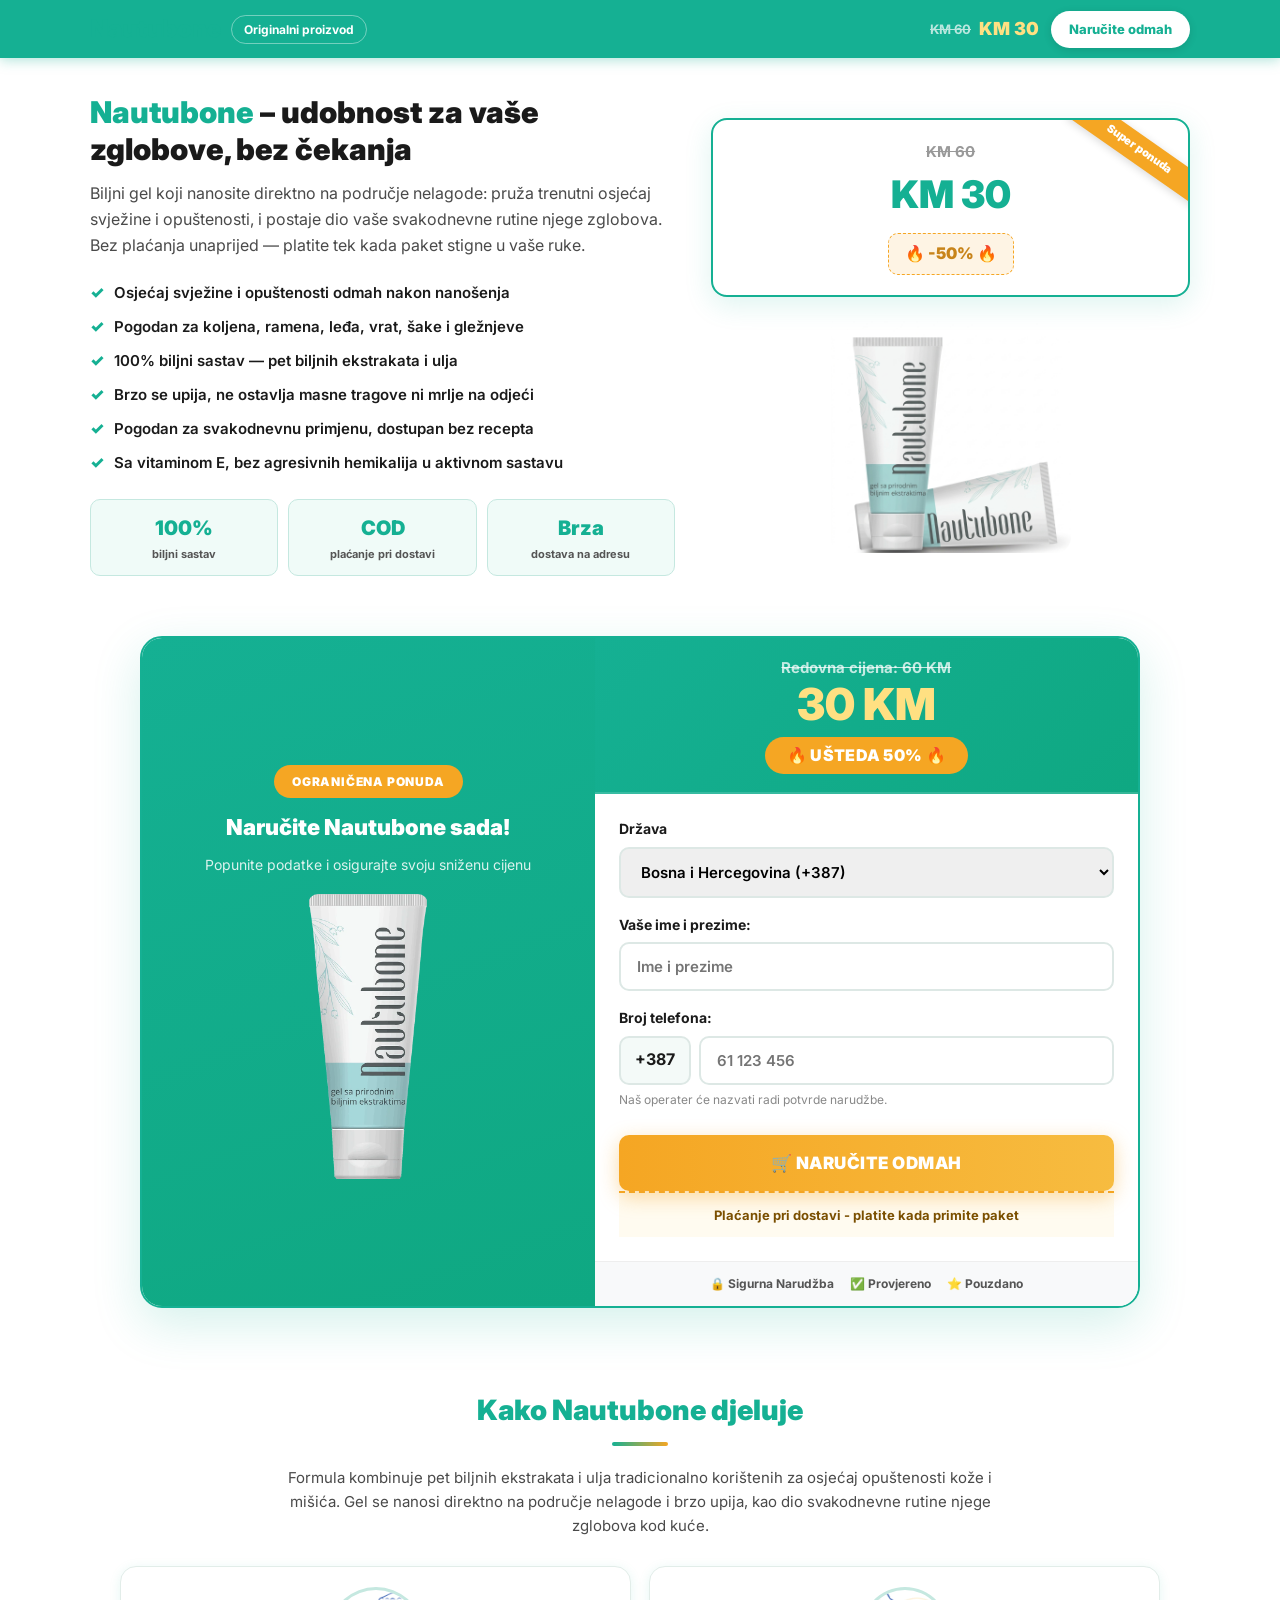
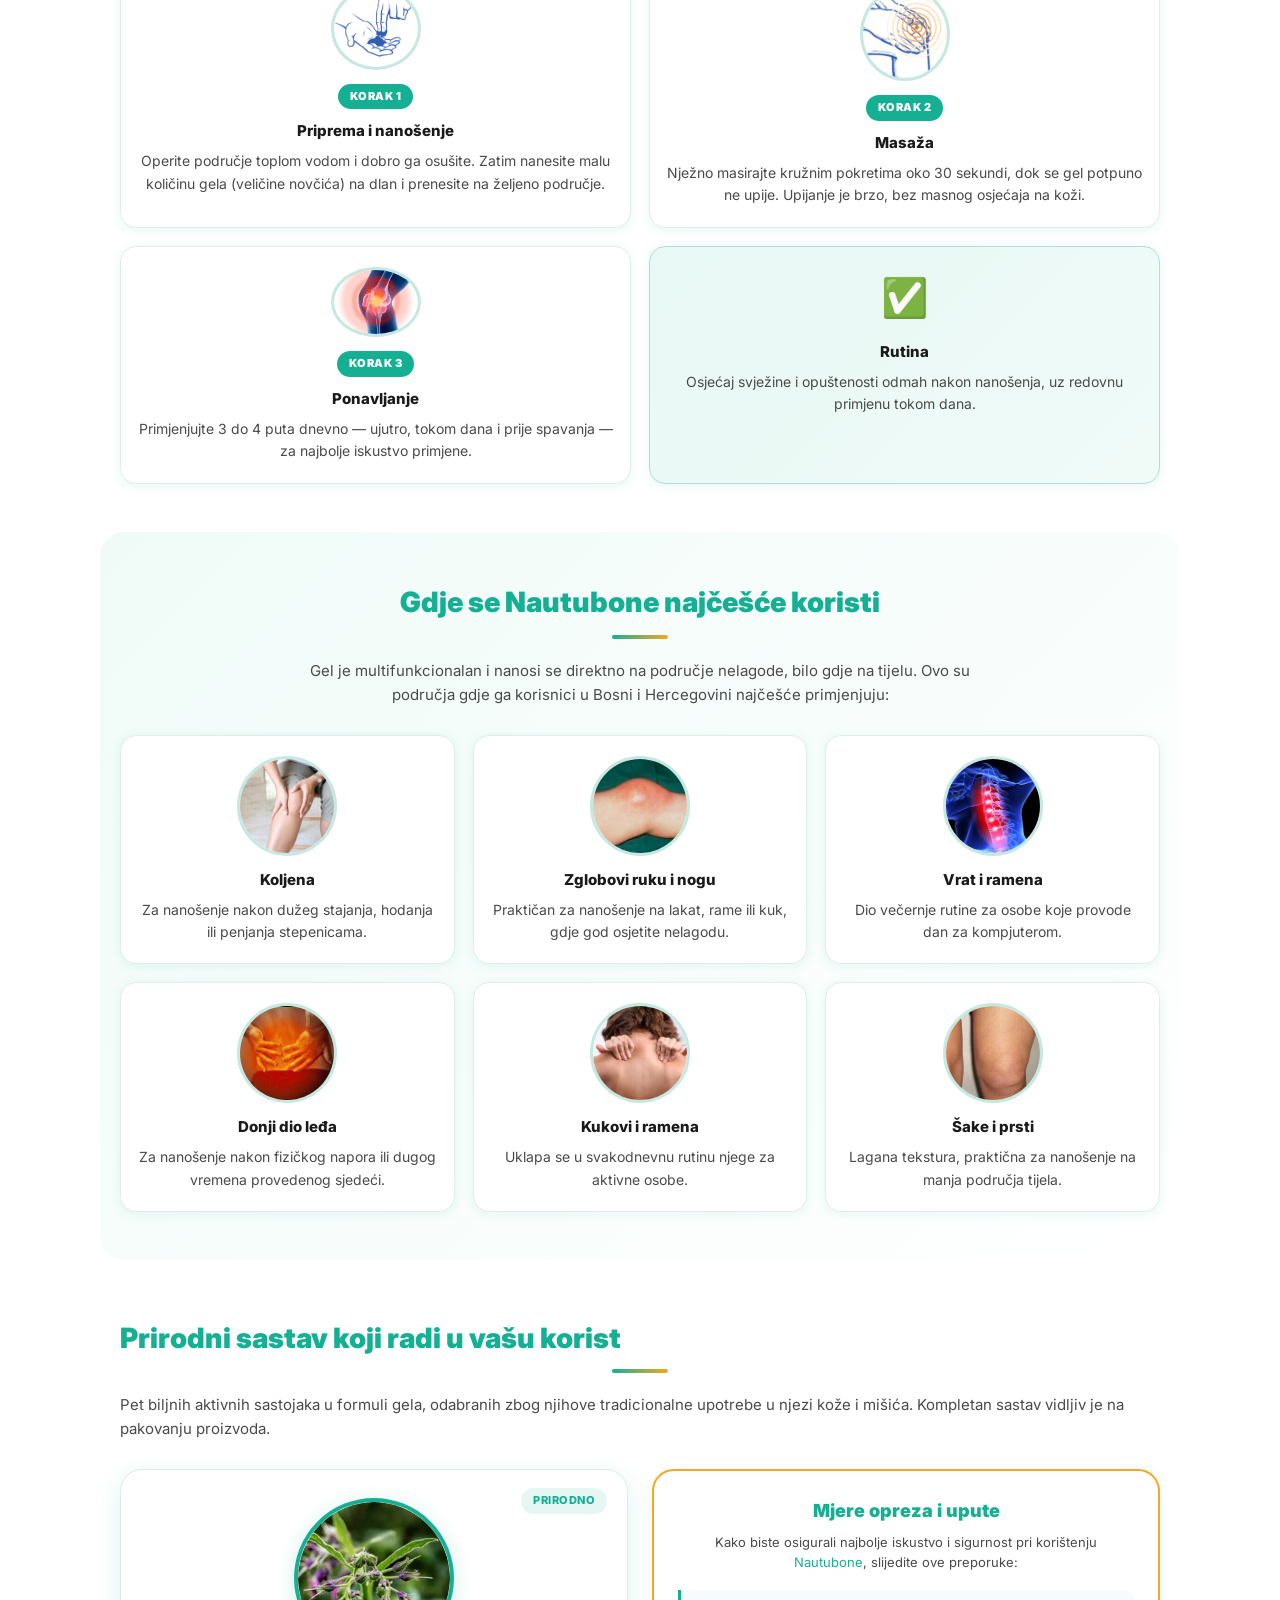
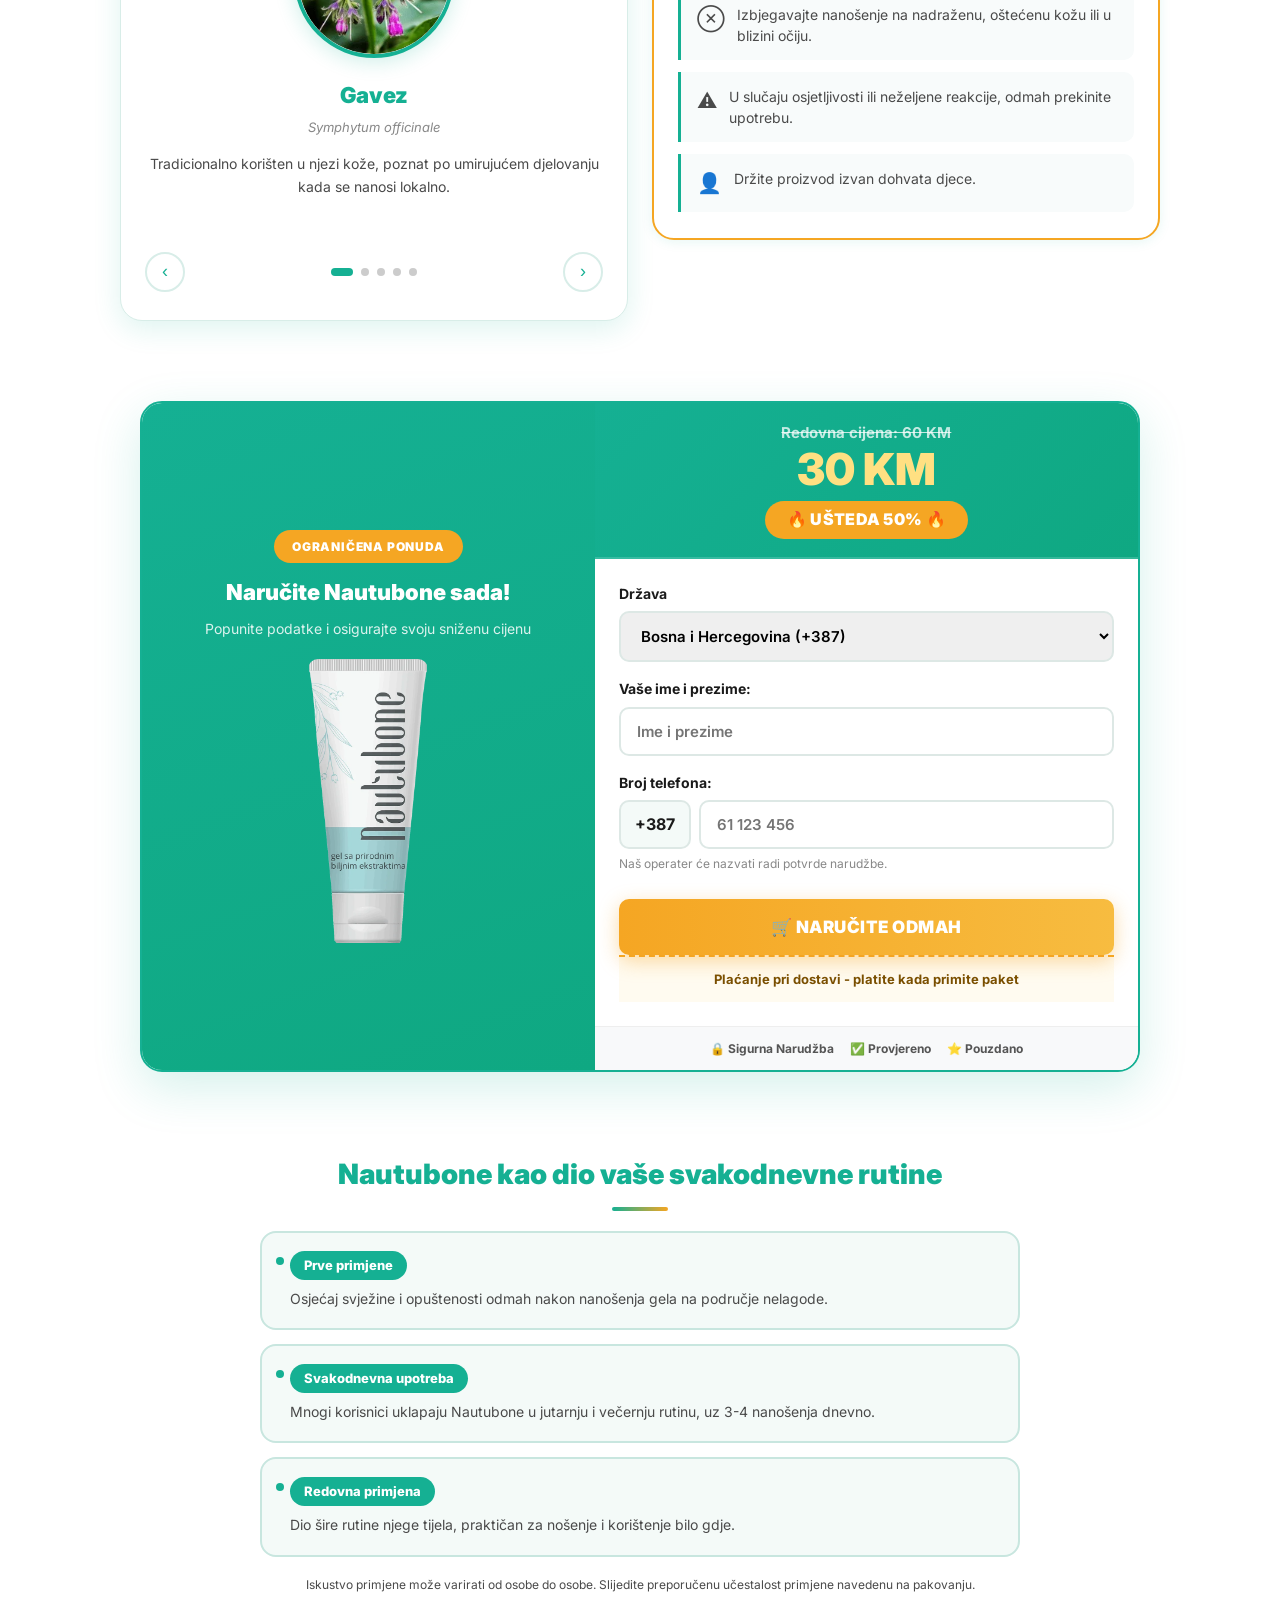
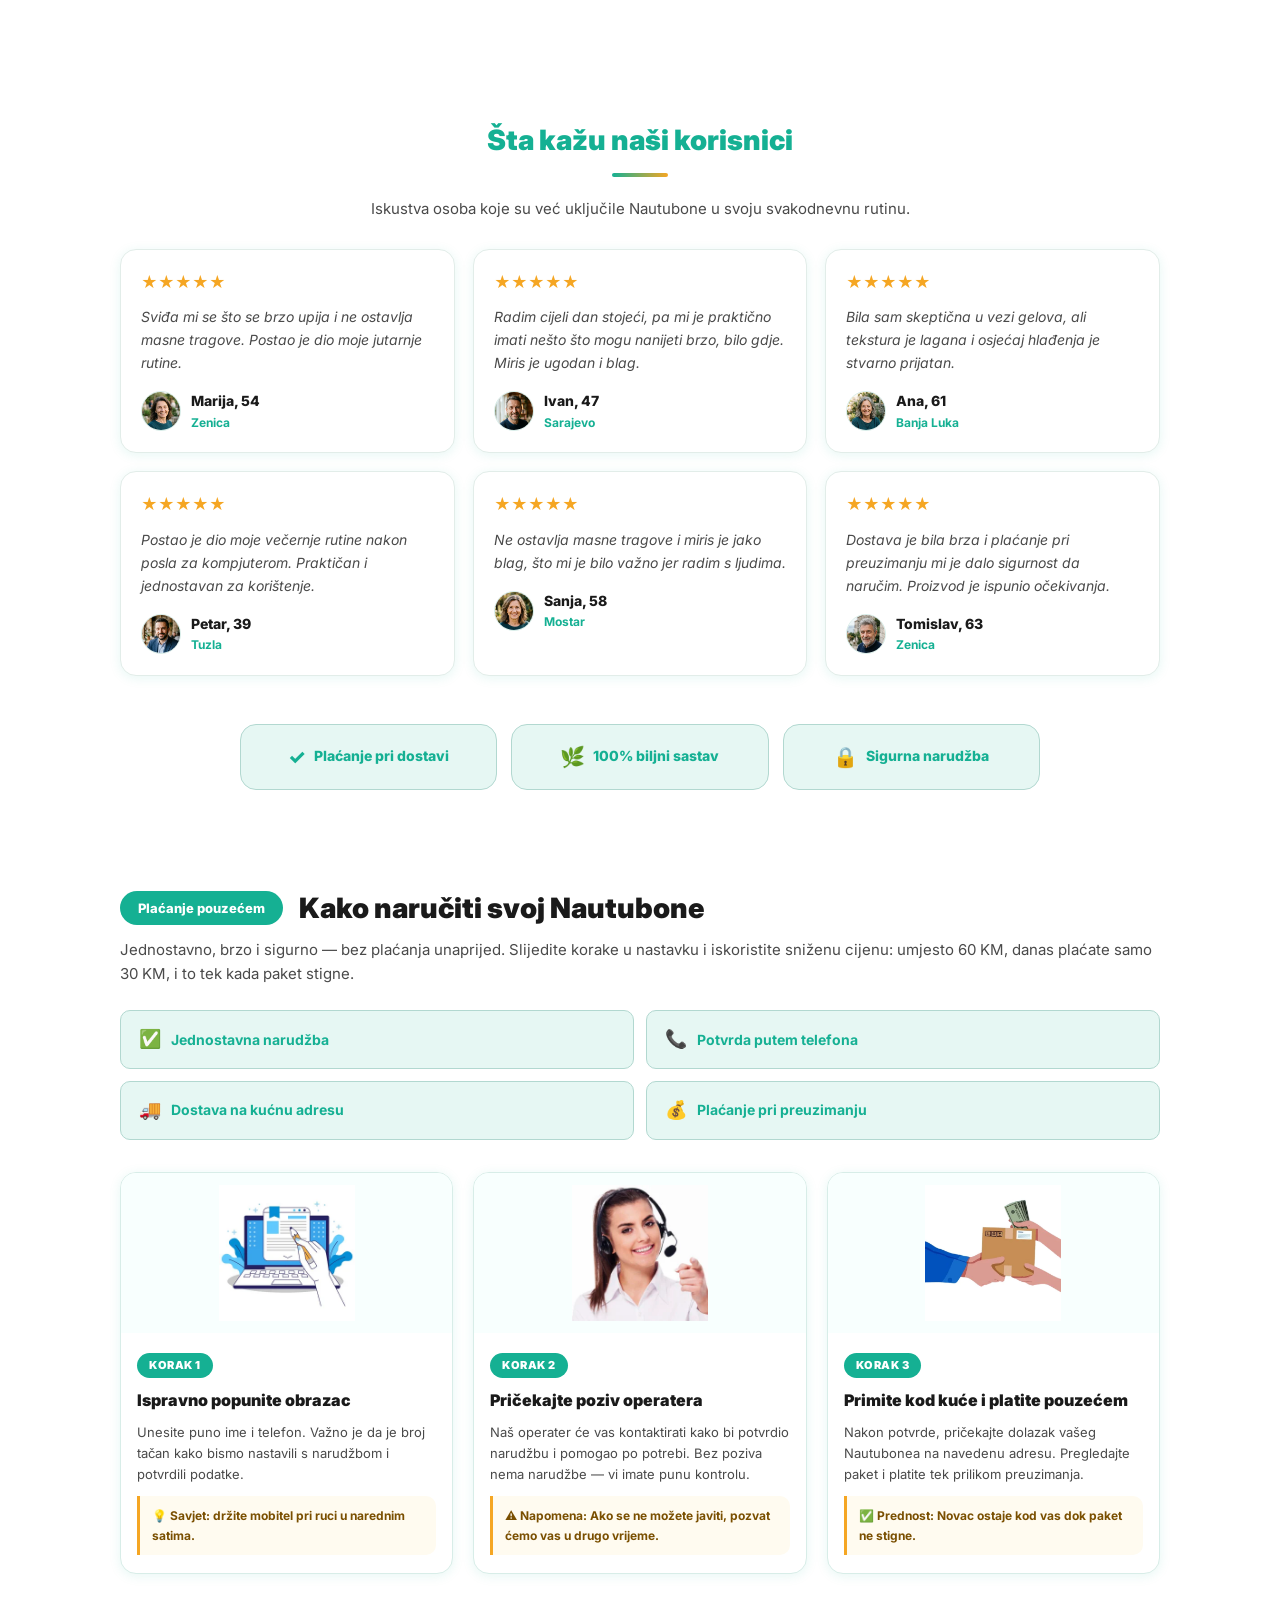
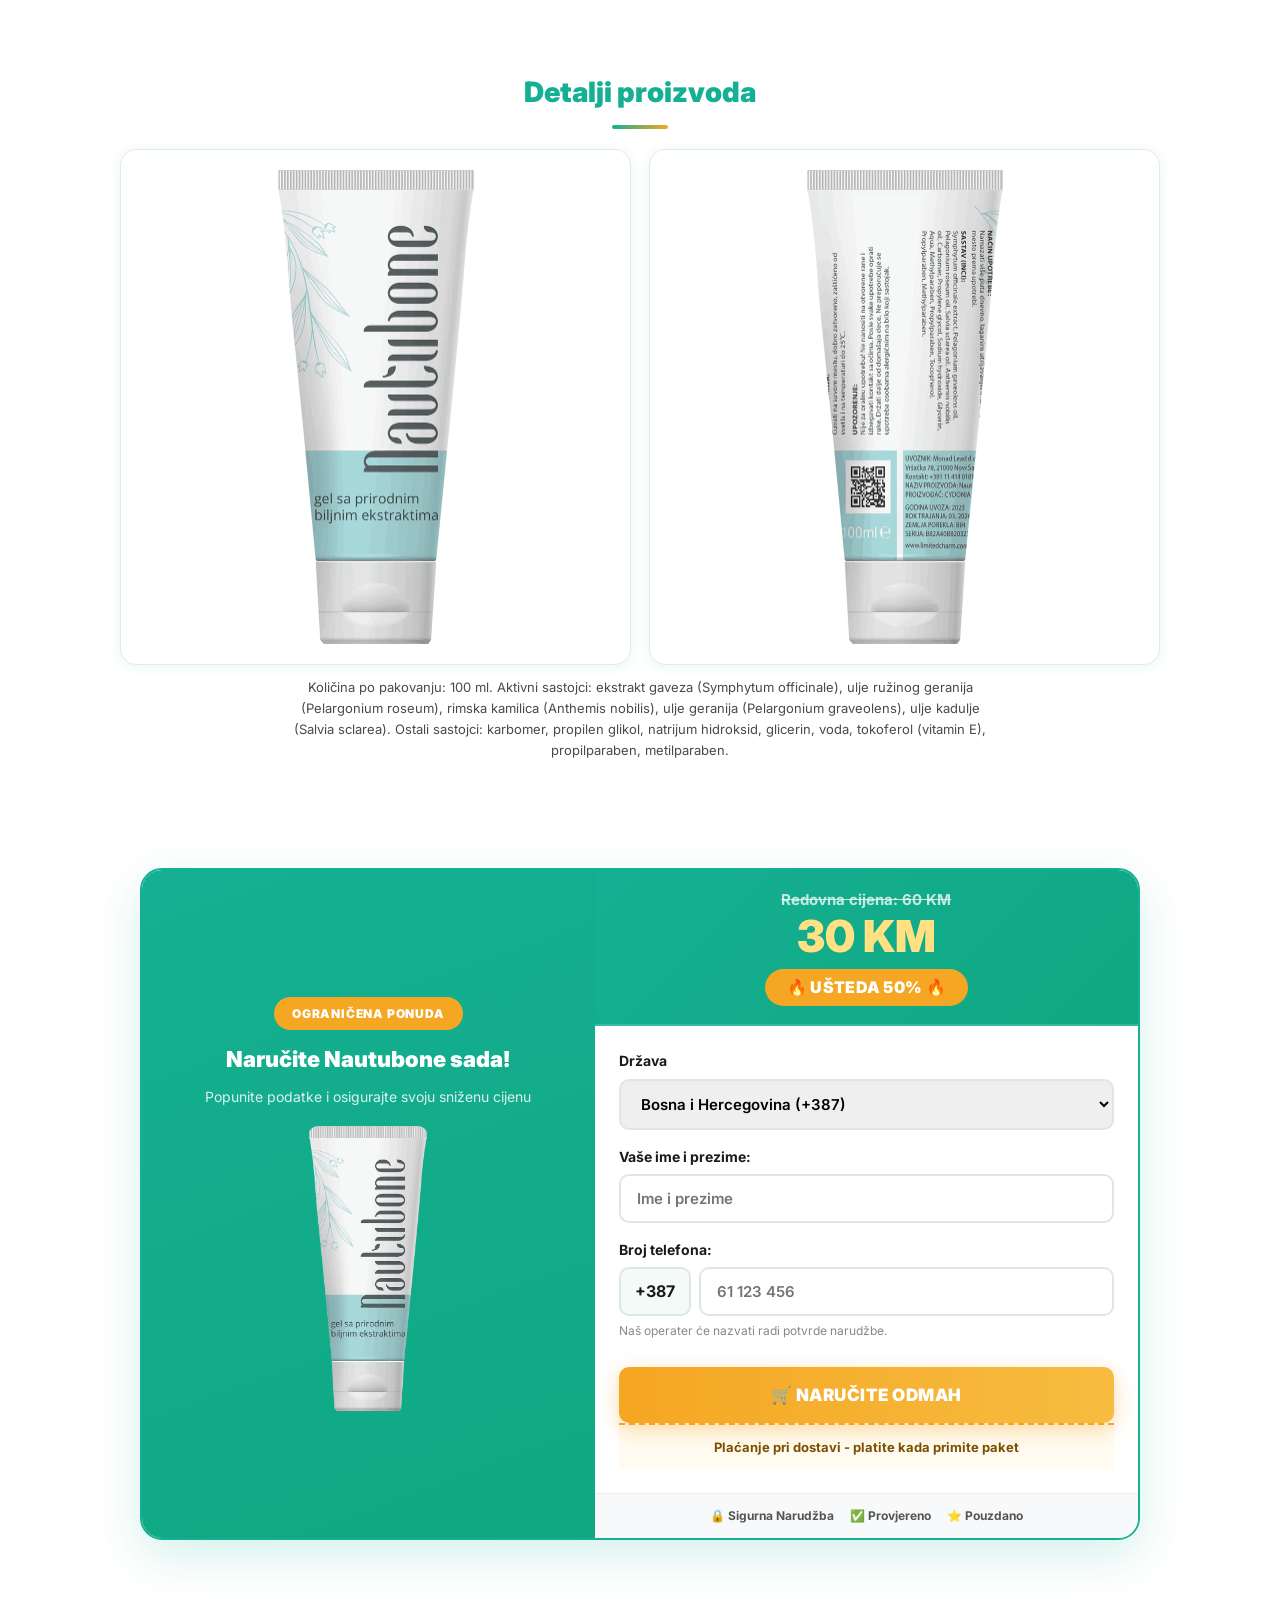
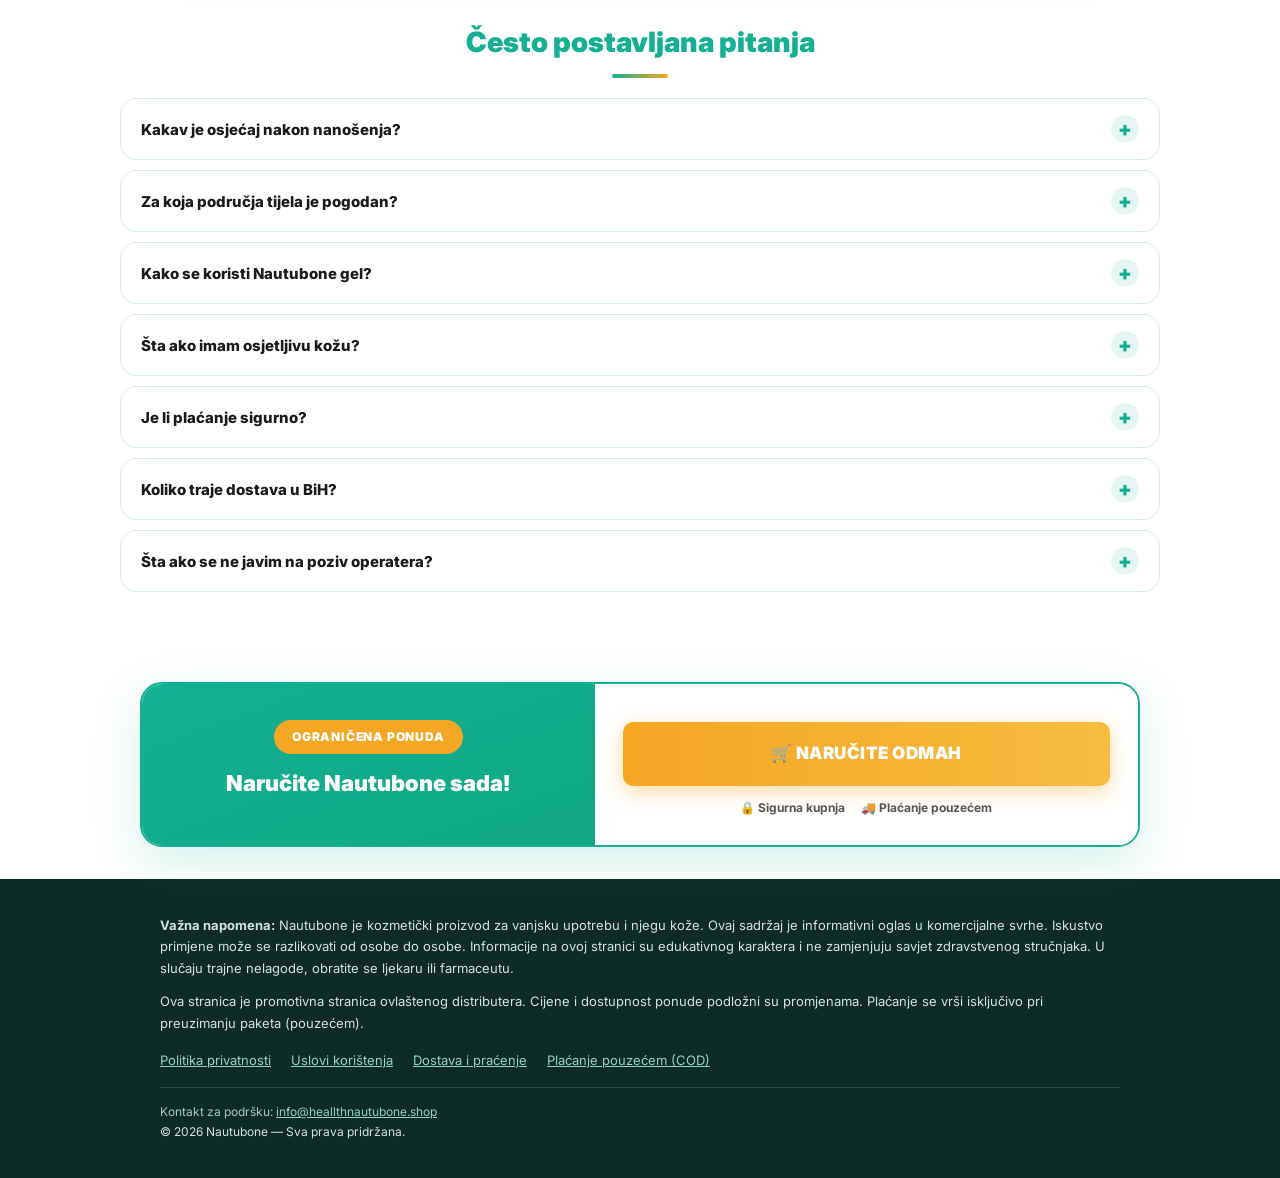
==== commit 116a2654: "Update index.html" ====
--- a/index.html
+++ b/index.html
@@ -687,7 +687,7 @@
       <li><a href="cod.html">Plaćanje pouzećem (COD)</a></li>
     </ul>
     <div class="nb-eeat-dist">
-      Distributer: [NAZIV KOMPANIJE DISTRIBUTERA] · Adresa: [ADRESA DISTRIBUTERA] · Kontakt: <a href="mailto:[EMAIL PODRŠKE]" style="color:#8fd4c5;">[EMAIL PODRŠKE]</a>
+      Kontakt za podršku: <a href="mailto:info@heallthnautubone.shop" style="color:#8fd4c5;">info@heallthnautubone.shop</a>
     </div>
     <p class="nb-eeat-copy">© <span id="ano-atual">2026</span> Nautubone — Sva prava pridržana.</p>
   </div>
